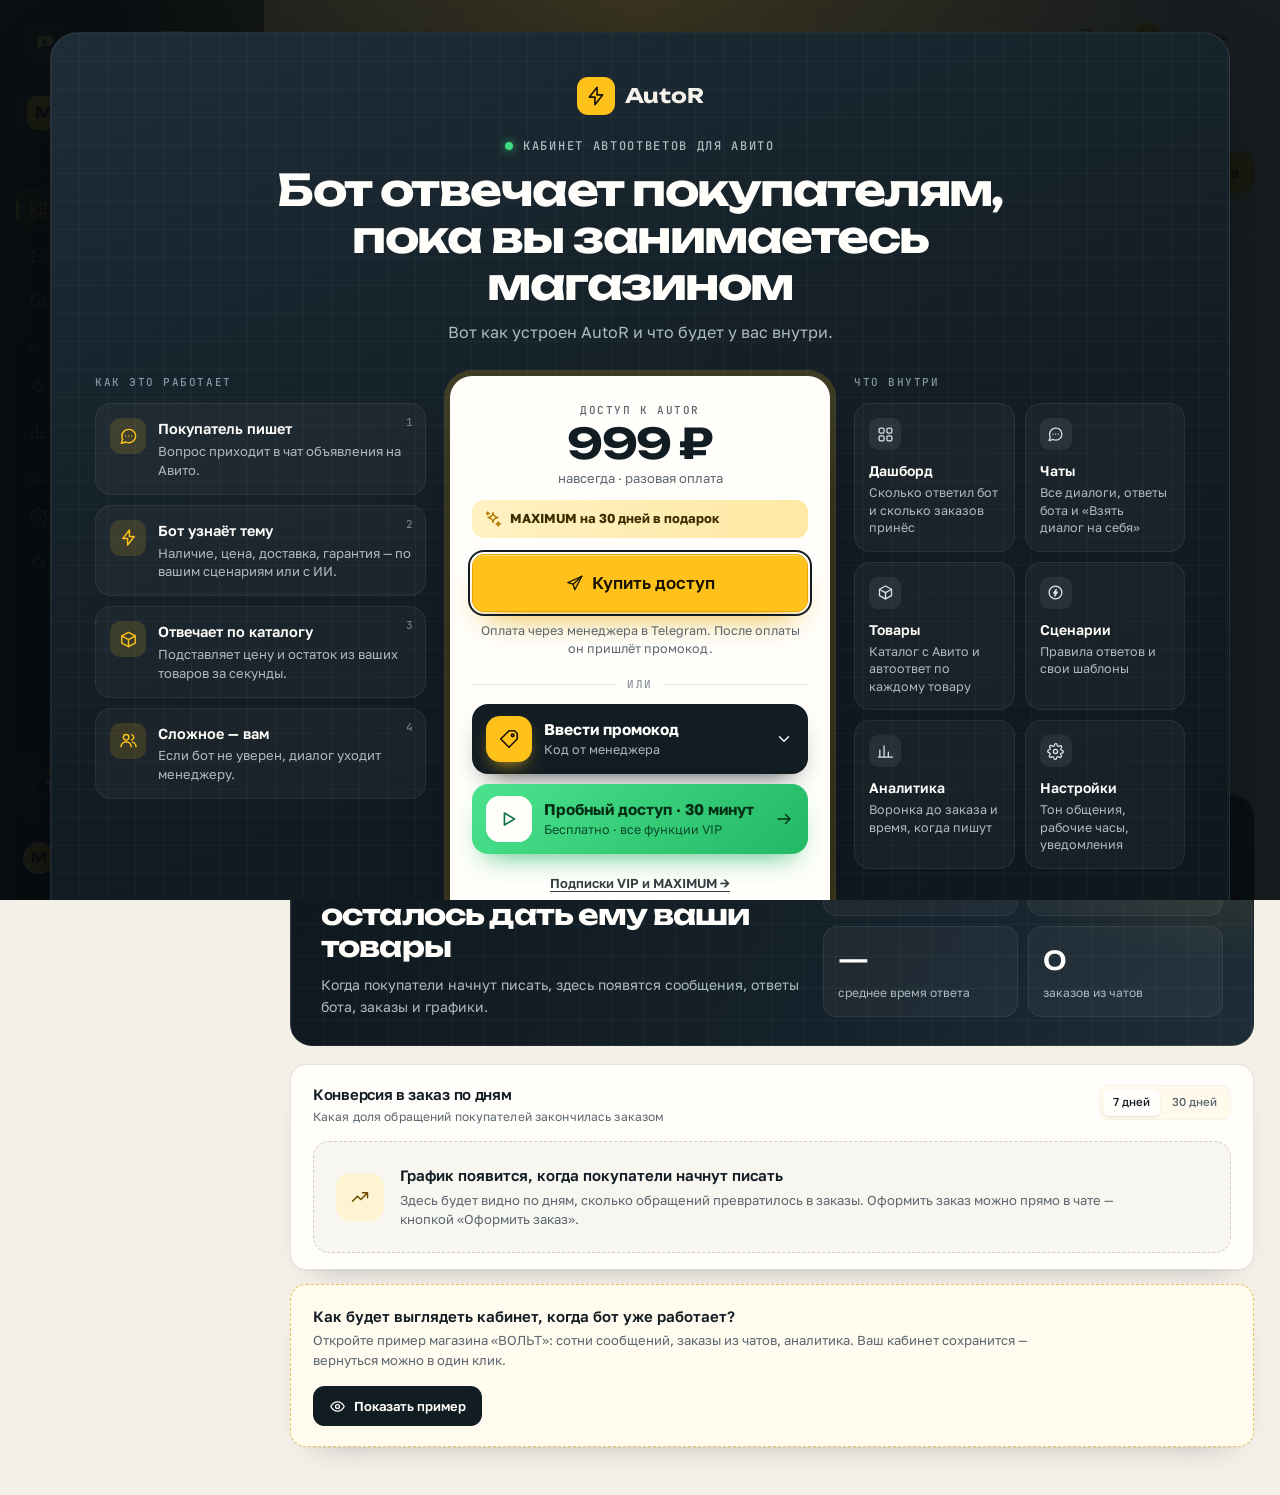
==== index.html @ 3b14887f "Разложил сайт по файлам: index.html — каркас, стили и скрипты в assets/ - assets/css: foundation, co" ====
<!doctype html>
<html lang="ru">
<head>
  <meta charset="utf-8" />
  <meta name="viewport" content="width=device-width, initial-scale=1" />
  <title>AutoR — автоответы для Авито</title>
<!-- Стили и скрипты вынесены в assets/ — index.html остаётся только каркасом страницы. -->
  <meta name="description" content="AutoR — сервис, который отвечает покупателям в чатах Авито за несколько секунд. Дашборд, чаты, товары, сценарии и аналитика." />
  <meta name="theme-color" content="#0E171D" />
  <link rel="icon" href="[data-uri]" type="image/svg+xml" />
  <link rel="stylesheet" href="assets/css/foundation.css" />
  <link rel="stylesheet" href="assets/css/components.css" />
  <link rel="stylesheet" href="assets/css/pages/dashboard.css" />
  <link rel="stylesheet" href="assets/css/pages/chats.css" />
  <link rel="stylesheet" href="assets/css/pages/catalog.css" />
  <link rel="stylesheet" href="assets/css/pages/rules.css" />
  <link rel="stylesheet" href="assets/css/pages/analytics.css" />
  <link rel="stylesheet" href="assets/css/pages/settings.css" />
  <link rel="stylesheet" href="assets/css/responsive.css" />
  <link rel="stylesheet" href="assets/css/theme.css" />
  <link rel="stylesheet" href="assets/css/access.css" />
  <link rel="stylesheet" href="assets/css/cabinet.css" />
  <link rel="stylesheet" href="assets/css/features.css" />
</head>
<body>

<svg xmlns="http://www.w3.org/2000/svg" class="icon-sprite" aria-hidden="true">
  <symbol id="i-grid" viewBox="0 0 24 24"><rect x="3" y="3" width="7" height="7" rx="2"/><rect x="14" y="3" width="7" height="7" rx="2"/><rect x="3" y="14" width="7" height="7" rx="2"/><rect x="14" y="14" width="7" height="7" rx="2"/></symbol>
  <symbol id="i-chat" viewBox="0 0 24 24"><path d="M21 11.5a8.4 8.4 0 0 1-8.5 8.3 9 9 0 0 1-3.8-.8L3 20.5l1.6-5a8 8 0 0 1-.9-3.6A8.4 8.4 0 0 1 12.2 3 8.4 8.4 0 0 1 21 11.5Z"/><path d="M8.5 11.5h.01M12.2 11.5h.01M15.9 11.5h.01"/></symbol>
  <symbol id="i-box" viewBox="0 0 24 24"><path d="m3.5 7.5 8.5-4.6 8.5 4.6v9L12 21l-8.5-4.5v-9Z"/><path d="m3.8 7.7 8.2 4.5 8.2-4.5M12 12.2V21"/></symbol>
  <symbol id="i-bolt" viewBox="0 0 24 24"><path d="M13.2 2.5 4.8 13.2h6.1l-.1 8.3 8.4-10.7h-6.1l.1-8.3Z"/></symbol>
  <symbol id="i-chart" viewBox="0 0 24 24"><path d="M4 20V10M10 20V4M16 20v-7M22 20H2"/></symbol>
  <symbol id="i-settings" viewBox="0 0 24 24"><circle cx="12" cy="12" r="3"/><path d="M19.4 15a1.7 1.7 0 0 0 .34 1.87l.06.06a2 2 0 1 1-2.83 2.83l-.06-.06A1.7 1.7 0 0 0 15 19.4a1.7 1.7 0 0 0-1 .6 1.7 1.7 0 0 0-.4 1.1V21a2 2 0 1 1-4 0v-.09A1.7 1.7 0 0 0 8.6 19.4a1.7 1.7 0 0 0-1.87.34l-.06.06a2 2 0 1 1-2.83-2.83l.06-.06A1.7 1.7 0 0 0 4.6 15a1.7 1.7 0 0 0-.6-1 1.7 1.7 0 0 0-1.1-.4H3a2 2 0 1 1 0-4h.09A1.7 1.7 0 0 0 4.6 8.6a1.7 1.7 0 0 0-.34-1.87l-.06-.06a2 2 0 1 1 2.83-2.83l.06.06A1.7 1.7 0 0 0 9 4.6a1.7 1.7 0 0 0 1-.6 1.7 1.7 0 0 0 .4-1.1V3a2 2 0 1 1 4 0v.09A1.7 1.7 0 0 0 15.4 4.6a1.7 1.7 0 0 0 1.87-.34l.06-.06a2 2 0 1 1 2.83 2.83l-.06.06A1.7 1.7 0 0 0 19.4 9v.01a1.7 1.7 0 0 0 .6 1 1.7 1.7 0 0 0 1.1.4H21a2 2 0 1 1 0 4h-.09a1.7 1.7 0 0 0-1.51.59Z"/></symbol>
  <symbol id="i-search" viewBox="0 0 24 24"><circle cx="11" cy="11" r="7"/><path d="m20 20-3.8-3.8"/></symbol>
  <symbol id="i-bell" viewBox="0 0 24 24"><path d="M18 8a6 6 0 0 0-12 0c0 7-3 7-3 9h18c0-2-3-2-3-9M10 21h4"/></symbol>
  <symbol id="i-plus" viewBox="0 0 24 24"><path d="M12 5v14M5 12h14"/></symbol>
  <symbol id="i-arrow-up-right" viewBox="0 0 24 24"><path d="M7 17 17 7M8 7h9v9"/></symbol>
  <symbol id="i-arrow-right" viewBox="0 0 24 24"><path d="M4 12h16M14 6l6 6-6 6"/></symbol>
  <symbol id="i-arrow-left" viewBox="0 0 24 24"><path d="M20 12H4M10 18l-6-6 6-6"/></symbol>
  <symbol id="i-chevron-down" viewBox="0 0 24 24"><path d="m6 9 6 6 6-6"/></symbol>
  <symbol id="i-chevron-right" viewBox="0 0 24 24"><path d="m9 6 6 6-6 6"/></symbol>
  <symbol id="i-check" viewBox="0 0 24 24"><path d="m4.5 12.5 5 5L20 6.5"/></symbol>
  <symbol id="i-check-circle" viewBox="0 0 24 24"><circle cx="12" cy="12" r="9"/><path d="m8 12.2 2.6 2.6L16.5 9"/></symbol>
  <symbol id="i-clock" viewBox="0 0 24 24"><circle cx="12" cy="12" r="9"/><path d="M12 7v5l3 2"/></symbol>
  <symbol id="i-sparkles" viewBox="0 0 24 24"><path d="M12 3.5c.5 3.8 2.7 6 6.5 6.5-3.8.5-6 2.7-6.5 6.5-.5-3.8-2.7-6-6.5-6.5 3.8-.5 6-2.7 6.5-6.5Z"/><path d="M19 15.5c.2 1.8 1.2 2.8 3 3-1.8.2-2.8 1.2-3 3-.2-1.8-1.2-2.8-3-3 1.8-.2 2.8-1.2 3-3ZM5 2.5c.15 1.2.8 1.85 2 2-1.2.15-1.85.8-2 2-.15-1.2-.8-1.85-2-2 1.2-.15 1.85-.8 2-2Z"/></symbol>
  <symbol id="i-send" viewBox="0 0 24 24"><path d="m21 3-9.2 18-2.2-7.4L2.5 11.5 21 3Z"/><path d="M21 3 9.6 13.6"/></symbol>
  <symbol id="i-paperclip" viewBox="0 0 24 24"><path d="m21 11.5-8.6 8.6a6 6 0 0 1-8.5-8.5l9.2-9.2a4 4 0 0 1 5.7 5.7l-9.2 9.2a2 2 0 0 1-2.8-2.8l8.1-8.1"/></symbol>
  <symbol id="i-smile" viewBox="0 0 24 24"><circle cx="12" cy="12" r="9"/><path d="M8.5 14.5s1.2 2 3.5 2 3.5-2 3.5-2M9 9h.01M15 9h.01"/></symbol>
  <symbol id="i-more" viewBox="0 0 24 24"><circle cx="5" cy="12" r="1"/><circle cx="12" cy="12" r="1"/><circle cx="19" cy="12" r="1"/></symbol>
  <symbol id="i-close" viewBox="0 0 24 24"><path d="m6 6 12 12M18 6 6 18"/></symbol>
  <symbol id="i-menu" viewBox="0 0 24 24"><path d="M4 7h16M4 12h16M4 17h16"/></symbol>
  <symbol id="i-pause" viewBox="0 0 24 24"><rect x="7" y="5" width="3.5" height="14" rx="1"/><rect x="13.5" y="5" width="3.5" height="14" rx="1"/></symbol>
  <symbol id="i-play" viewBox="0 0 24 24"><path d="M7 5.5v13l11-6.5-11-6.5Z"/></symbol>
  <symbol id="i-filter" viewBox="0 0 24 24"><path d="M3 5h18l-7 8v6l-4 2v-8L3 5Z"/></symbol>
  <symbol id="i-download" viewBox="0 0 24 24"><path d="M12 3v12M7 10l5 5 5-5M4 20h16"/></symbol>
  <symbol id="i-refresh" viewBox="0 0 24 24"><path d="M20 11a8 8 0 1 0-2.4 6.4M20 4v7h-7"/></symbol>
  <symbol id="i-trash" viewBox="0 0 24 24"><path d="M4 7h16M9 7V4h6v3M6 7l1 13h10l1-13M10 11v5M14 11v5"/></symbol>
  <symbol id="i-external" viewBox="0 0 24 24"><path d="M14 4h6v6M20 4l-9 9M20 14v5a1 1 0 0 1-1 1H5a1 1 0 0 1-1-1V5a1 1 0 0 1 1-1h5"/></symbol>
  <symbol id="i-user" viewBox="0 0 24 24"><circle cx="12" cy="8" r="4"/><path d="M4.5 21a7.5 7.5 0 0 1 15 0"/></symbol>
  <symbol id="i-users" viewBox="0 0 24 24"><circle cx="9" cy="8" r="3.5"/><path d="M2.5 20a6.5 6.5 0 0 1 13 0M16 4.6a3.5 3.5 0 0 1 0 6.8M17 14a6.5 6.5 0 0 1 4.5 6"/></symbol>
  <symbol id="i-link" viewBox="0 0 24 24"><path d="M10 13.5a4.3 4.3 0 0 0 6.2.2l3-3a4.4 4.4 0 0 0-6.2-6.2l-1.5 1.5"/><path d="M14 10.5a4.3 4.3 0 0 0-6.2-.2l-3 3a4.4 4.4 0 0 0 6.2 6.2l1.5-1.5"/></symbol>
  <symbol id="i-image" viewBox="0 0 24 24"><rect x="3" y="4" width="18" height="16" rx="2"/><circle cx="8.5" cy="9.5" r="1.5"/><path d="m21 16-4.5-4.5L7 21"/></symbol>
  <symbol id="i-wand" viewBox="0 0 24 24"><path d="M15 4V2M15 10V8M11 6H9M21 6h-2M4 20 17.5 6.5M18 13v2M20 15h-2M11 3v2M13 5h-2"/></symbol>
  <symbol id="i-lock" viewBox="0 0 24 24"><rect x="4" y="10" width="16" height="11" rx="2"/><path d="M8 10V7a4 4 0 0 1 8 0v3"/></symbol>
  <symbol id="i-info" viewBox="0 0 24 24"><circle cx="12" cy="12" r="9"/><path d="M12 11v5M12 8h.01"/></symbol>
  <symbol id="i-trend-up" viewBox="0 0 24 24"><path d="m3 17 6-6 4 4 8-8M15 7h6v6"/></symbol>
  <symbol id="i-trend-down" viewBox="0 0 24 24"><path d="m3 7 6 6 4-4 8 8M15 17h6v-6"/></symbol>
  <symbol id="i-shield" viewBox="0 0 24 24"><path d="M12 3 4.5 6v6c0 4.5 3.2 7.6 7.5 9 4.3-1.4 7.5-4.5 7.5-9V6L12 3Z"/><path d="m8.5 12 2.4 2.4 4.8-4.8"/></symbol>
  <symbol id="i-truck" viewBox="0 0 24 24"><path d="M2 6h11v11H2zM13 10h4l3 3v4h-7"/><circle cx="6.5" cy="18.5" r="2"/><circle cx="17.5" cy="18.5" r="2"/></symbol>
  <symbol id="i-tag" viewBox="0 0 24 24"><path d="m3 12 9-9h6l3 3v6l-9 9-9-9Z"/><circle cx="16" cy="8" r="1.4"/></symbol>
  <symbol id="i-card" viewBox="0 0 24 24"><rect x="2.5" y="5" width="19" height="14" rx="2"/><path d="M2.5 10h19M6.5 15h3"/></symbol>
  <symbol id="i-eye" viewBox="0 0 24 24"><path d="M2.5 12s3.5-6.5 9.5-6.5S21.5 12 21.5 12s-3.5 6.5-9.5 6.5S2.5 12 2.5 12Z"/><circle cx="12" cy="12" r="2.8"/></symbol>
  <symbol id="i-edit" viewBox="0 0 24 24"><path d="M13.5 5.5 18.5 10.5M4 20l3.8-.8L20 7a2.1 2.1 0 0 0-3-3L4.8 16.2 4 20Z"/></symbol>
  <symbol id="i-sync" viewBox="0 0 24 24"><path d="M4 9a8 8 0 0 1 13.6-3M20 15A8 8 0 0 1 6.4 18M20 4v5h-5M4 20v-5h5"/></symbol>
  <symbol id="i-star" viewBox="0 0 24 24"><path d="m12 3 2.8 5.7 6.2.9-4.5 4.4 1.1 6.2L12 17.3l-5.6 2.9 1.1-6.2L3 9.6l6.2-.9L12 3Z"/></symbol>
  <symbol id="i-calendar" viewBox="0 0 24 24"><rect x="3.5" y="5" width="17" height="16" rx="2"/><path d="M8 3v4M16 3v4M3.5 10h17"/></symbol>
  <symbol id="i-log-out" viewBox="0 0 24 24"><path d="M9 4H5a1 1 0 0 0-1 1v14a1 1 0 0 0 1 1h4M16 8l4 4-4 4M20 12H9"/></symbol>
  <symbol id="i-help" viewBox="0 0 24 24"><circle cx="12" cy="12" r="9"/><path d="M9.5 9a2.5 2.5 0 1 1 4.4 1.6c-.9.7-1.9 1.2-1.9 2.4M12 17h.01"/></symbol>
  <symbol id="i-sliders" viewBox="0 0 24 24"><path d="M4 7h8M16 7h4M4 17h4M12 17h8"/><circle cx="14" cy="7" r="2"/><circle cx="8" cy="17" r="2"/></symbol>
  <symbol id="i-pin" viewBox="0 0 24 24"><path d="M12 21s7-6.2 7-11a7 7 0 1 0-14 0c0 4.8 7 11 7 11Z"/><circle cx="12" cy="10" r="2.5"/></symbol>
  <symbol id="i-zap-circle" viewBox="0 0 24 24"><circle cx="12" cy="12" r="9"/><path d="M13 7.5 9.5 13H12l-1 4 3.5-5.5H12l1-4Z"/></symbol>
  <symbol id="i-inbox" viewBox="0 0 24 24"><path d="M4 4h16v16H4z"/><path d="M4 14h4l1.5 2h5L16 14h4"/></symbol>
</svg>

<div class="app-shell">
  <aside class="sidebar" id="sidebar" aria-label="Основная навигация">
    <div class="sidebar-glow" aria-hidden="true"></div>
    <div class="sidebar-top">
      <a class="brand" href="#/dashboard" aria-label="AutoR — на главную">
        <span class="brand-mark" aria-hidden="true">
          <svg viewBox="0 0 24 24" fill="none"><path d="M7 5.5h10a4.5 4.5 0 0 1 0 9H11l-4 4v-13Z" fill="url(#brandGrad)"/><path d="m13.2 7.6-2.5 4h3l-2 4.4 4.8-5.6h-3.2l2-2.8h-2.1Z" fill="#0e171d"/><defs><linearGradient id="brandGrad" x1="5" y1="4" x2="20" y2="19" gradientUnits="userSpaceOnUse"><stop stop-color="#ffc21a"/><stop offset="1" stop-color="#ffe08a"/></linearGradient></defs></svg>
        </span>
        <span class="brand-word">AutoR <span class="brand-beta">beta</span></span>
      </a>
      <button class="mobile-close" id="mobile-close" aria-label="Закрыть меню"><svg class="icon"><use href="#i-close"/></svg></button>
    </div>

    <button class="workspace" id="workspace-btn" type="button">
      <span class="workspace-logo">V</span>
      <span class="workspace-text"><strong>ВОЛЬТ</strong><span>Магазин электроники</span></span>
      <svg class="icon workspace-chevron"><use href="#i-chevron-down"/></svg>
    </button>

    <nav class="side-nav">
      <p class="nav-label">Главное</p>
      <a class="nav-item" href="#/dashboard" data-nav="dashboard"><svg class="icon"><use href="#i-grid"/></svg><span>Дашборд</span></a>
      <a class="nav-item" href="#/chats" data-nav="chats"><svg class="icon"><use href="#i-chat"/></svg><span>Чаты</span><span class="nav-count" id="nav-chat-count">4</span></a>
      <a class="nav-item" href="#/catalog" data-nav="catalog"><svg class="icon"><use href="#i-box"/></svg><span>Товары</span></a>

      <p class="nav-label">Автоматизация</p>
      <a class="nav-item" href="#/rules" data-nav="rules"><svg class="icon"><use href="#i-bolt"/></svg><span>Сценарии</span><span class="nav-count soft" id="nav-rules-count">7</span></a>
      <a class="nav-item" href="#/analytics" data-nav="analytics"><svg class="icon"><use href="#i-chart"/></svg><span>Аналитика</span></a>

      <p class="nav-label">Аккаунт</p>
      <a class="nav-item" href="#/settings" data-nav="settings"><svg class="icon"><use href="#i-settings"/></svg><span>Настройки</span></a>
    </nav>

    <div class="sidebar-bottom">
      <div class="side-demo">
        <div class="side-demo-head"><span class="demo-dot"></span> Пробный доступ</div>
        <p>Отвечайте за покупателя и смотрите, как работает бот.</p>
        <button class="side-demo-link" type="button" data-open-help>Как это работает <svg class="icon"><use href="#i-arrow-right"/></svg></button>
      </div>
      <button class="side-profile" id="profile-btn" type="button">
        <span class="avatar avatar-sm"><img src="[data-uri]" alt="" /></span>
        <span class="side-profile-text"><strong>Марина Соколова</strong><span>Владелец · Pro</span></span>
        <svg class="icon"><use href="#i-chevron-down"/></svg>
      </button>
    </div>
  </aside>

  <div class="app-main">
    <header class="topbar">
      <div class="topbar-left">
        <button class="icon-btn mobile-menu" id="mobile-menu" aria-label="Открыть меню"><svg class="icon"><use href="#i-menu"/></svg></button>
        <div class="breadcrumb">
          <span class="breadcrumb-root">ВОЛЬТ</span>
          <svg class="icon"><use href="#i-chevron-right"/></svg>
          <span class="breadcrumb-current" id="topbar-title">Дашборд</span>
        </div>
      </div>
      <div class="topbar-actions">
        <span class="demo-pill"><span class="demo-dot"></span> Пробный</span>
        <button class="search-trigger" id="search-trigger" type="button">
          <svg class="icon"><use href="#i-search"/></svg>
          <span>Поиск по кабинету</span>
          <kbd>⌘ K</kbd>
        </button>
        <div class="popover-wrap">
          <button class="icon-btn notification-btn" id="bell-btn" aria-label="Уведомления" aria-expanded="false">
            <svg class="icon"><use href="#i-bell"/></svg>
            <span class="notification-dot" id="notification-dot"></span>
          </button>
          <div class="popover notifications-popover" id="notifications-popover" hidden></div>
        </div>
        <span class="topbar-divider"></span>
        <div class="popover-wrap">
          <button class="topbar-user" id="user-btn" type="button" aria-expanded="false">
            <span class="avatar avatar-sm"><img src="[data-uri]" alt="Марина Соколова" /></span>
            <span class="topbar-user-name">Марина</span>
            <svg class="icon topbar-chevron"><use href="#i-chevron-down"/></svg>
          </button>
          <div class="popover user-popover" id="user-popover" hidden></div>
        </div>
      </div>
    </header>
    <main class="content" id="view" tabindex="-1"></main>
  </div>
</div>

<div class="sidebar-scrim" id="sidebar-scrim"></div>
<div class="modal-root" id="modal-root"></div>
<div class="toast-stack" id="toast-stack" aria-live="polite" aria-atomic="false"></div>
<script src="assets/js/seed.js"></script>
<script src="assets/js/charts.js"></script>
<script src="assets/js/app.js"></script>
<script src="assets/js/billing.js"></script>
<script src="assets/js/cabinet.js"></script>
<script src="assets/js/features.js"></script>
</body>
</html>
---- assets/css/components.css ----
/* ==========================================================================
   AutoR — reusable components
   ========================================================================== */

/* Page header --------------------------------------------------------- */
.page-head {
  display: flex;
  align-items: flex-end;
  justify-content: space-between;
  gap: 24px;
  margin-bottom: 24px;
}
.page-head-copy {
  min-width: 0;
}
.eyebrow {
  display: inline-flex;
  align-items: center;
  gap: 8px;
  margin-bottom: 8px;
  font-size: 11px;
  font-weight: 600;
  letter-spacing: 0.11em;
  text-transform: uppercase;
  color: var(--muted);
}
.eyebrow .demo-dot {
  background: var(--green);
  box-shadow: 0 0 0 3px rgba(18, 183, 106, 0.1);
}
.page-title {
  font-size: 28px;
  font-weight: 600;
  letter-spacing: -0.035em;
}
.page-sub {
  margin-top: 6px;
  font-size: 13.5px;
  color: var(--muted);
}
.page-actions {
  display: flex;
  align-items: center;
  gap: 9px;
  flex: none;
}

/* Buttons ------------------------------------------------------------- */
.btn {
  display: inline-flex;
  align-items: center;
  justify-content: center;
  gap: 8px;
  height: 40px;
  padding: 0 15px;
  border-radius: 10px;
  border: 1px solid transparent;
  font-size: 13px;
  font-weight: 600;
  line-height: 1;
  white-space: nowrap;
  transition: transform 0.16s var(--ease), background 0.16s, border-color 0.16s, box-shadow 0.16s, color 0.16s;
}
.btn .icon {
  width: 17px;
  height: 17px;
}
.btn:active {
  transform: translateY(1px);
}
.btn:disabled {
  opacity: 0.55;
  cursor: not-allowed;
  transform: none;
}

.btn-primary {
  color: #fffefb;
  background: linear-gradient(180deg, #1e2a33, var(--blue));
  border-color: #0b1217;
  box-shadow: 0 1px 0 rgba(255, 255, 255, 0.18) inset, 0 6px 16px -8px rgba(18, 28, 35, 0.8);
}
.btn-primary:hover {
  background: linear-gradient(180deg, #26343e, #16222b);
  box-shadow: 0 1px 0 rgba(255, 255, 255, 0.2) inset, 0 10px 22px -10px rgba(18, 28, 35, 0.85);
}

.btn-dark {
  color: #fffefb;
  background: var(--ink);
  border-color: var(--ink);
}
.btn-dark:hover {
  background: #26343e;
}

.btn-lime {
  color: #121c23;
  background: var(--lime);
  border-color: #ecc354;
  box-shadow: 0 8px 20px -12px rgba(255, 194, 26, 0.9);
}
.btn-lime:hover {
  background: #fadc8a;
}

.btn-white {
  color: var(--ink-soft);
  background: var(--surface);
  border-color: var(--line);
  box-shadow: 0 1px 2px rgba(18, 28, 35, 0.03);
}
.btn-white:hover {
  border-color: #dcd9d4;
  background: #fffefc;
  box-shadow: 0 4px 12px rgba(18, 28, 35, 0.06);
}

.btn-soft {
  color: var(--blue-dark);
  background: #fffbed;
  border-color: #fff7de;
}
.btn-soft:hover {
  background: #fff8e4;
}

.btn-ghost {
  color: var(--muted);
  background: transparent;
  border-color: transparent;
}
.btn-ghost:hover {
  color: var(--ink);
  background: rgba(18, 28, 35, 0.045);
}

.btn-danger {
  color: #b42318;
  background: var(--red-soft);
  border-color: #fee4e2;
}
.btn-danger:hover {
  background: #fee4e2;
}

.btn-sm {
  height: 34px;
  padding: 0 12px;
  border-radius: 9px;
  font-size: 12px;
}
.btn-sm .icon {
  width: 15px;
  height: 15px;
}
.btn-xs {
  height: 28px;
  padding: 0 9px;
  border-radius: 8px;
  font-size: 11.5px;
  gap: 6px;
}
.btn-xs .icon {
  width: 13px;
  height: 13px;
}
.btn-lg {
  height: 46px;
  padding: 0 19px;
  border-radius: 12px;
  font-size: 14px;
}
.btn-block {
  width: 100%;
}

.icon-btn-sm {
  display: inline-grid;
  place-items: center;
  width: 30px;
  height: 30px;
  border-radius: 8px;
  color: var(--muted);
  transition: background 0.16s, color 0.16s;
}
.icon-btn-sm:hover {
  background: rgba(18, 28, 35, 0.05);
  color: var(--ink);
}
.icon-btn-sm .icon {
  width: 17px;
  height: 17px;
}

/* Cards --------------------------------------------------------------- */
.card {
  background: var(--surface);
  border: 1px solid var(--line);
  border-radius: var(--radius-lg);
  box-shadow: var(--shadow-card);
}
.card-pad {
  padding: 22px;
}
.card-head {
  display: flex;
  align-items: flex-start;
  justify-content: space-between;
  gap: 16px;
}
.card-title {
  font-size: 15px;
  font-weight: 600;
  letter-spacing: -0.02em;
  color: var(--ink);
}
.card-sub {
  margin-top: 4px;
  font-size: 12px;
  color: var(--muted);
  line-height: 1.45;
}
.card-more {
  display: inline-flex;
  align-items: center;
  gap: 4px;
  font-size: 11.5px;
  font-weight: 500;
  color: var(--muted);
  white-space: nowrap;
  transition: color 0.16s;
}
.card-more .icon {
  width: 13px;
  height: 13px;
}
.card-more:hover {
  color: var(--blue);
}

/* Badges & chips ------------------------------------------------------ */
.badge {
  display: inline-flex;
  align-items: center;
  gap: 5px;
  height: 23px;
  padding: 0 8px;
  border-radius: 7px;
  font-size: 10.5px;
  font-weight: 600;
  letter-spacing: 0.01em;
  white-space: nowrap;
}
.badge .icon {
  width: 12px;
  height: 12px;
}
.badge-green { color: var(--green-deep); background: var(--green-soft); }
.badge-blue { color: var(--blue-dark); background: #fffbef; }
.badge-amber { color: #b54708; background: var(--amber-soft); }
.badge-red { color: #b42318; background: var(--red-soft); }
.badge-violet { color: #5b3fd6; background: var(--violet-soft); }
.badge-gray { color: var(--ink-soft); background: #f7f6f2; }
.badge-lime { color: #4d3b0b; background: #f9f0d8; }
.badge-dark { color: #fff8e1; background: rgba(255, 255, 255, 0.1); }
.badge-dot::before {
  content: "";
  width: 5px;
  height: 5px;
  border-radius: 50%;
  background: currentColor;
}

.chip {
  display: inline-flex;
  align-items: center;
  gap: 5px;
  height: 24px;
  padding: 0 8px;
  border-radius: 7px;
  background: #faf8f5;
  border: 1px solid #f5f2ec;
  color: var(--muted);
  font-size: 10.5px;
  font-weight: 500;
  white-space: nowrap;
}
.chip .icon {
  width: 12px;
  height: 12px;
}

.tag-row {
  display: flex;
  flex-wrap: wrap;
  gap: 6px;
}

.delta {
  display: inline-flex;
  align-items: center;
  gap: 3px;
  font-size: 10.5px;
  font-weight: 600;
  color: var(--green-deep);
  background: var(--green-soft);
  border-radius: 6px;
  padding: 3px 6px;
  white-space: nowrap;
}
.delta .icon {
  width: 11px;
  height: 11px;
}
.delta.down {
  color: var(--green-deep);
}
.delta.neutral {
  color: var(--muted);
  background: #f7f6f2;
}
.delta.amber {
  color: #b54708;
  background: var(--amber-soft);
}

/* Avatars ------------------------------------------------------------- */
.avatar {
  position: relative;
  display: inline-flex;
  align-items: center;
  justify-content: center;
  width: 38px;
  height: 38px;
  border-radius: 50%;
  overflow: hidden;
  flex: none;
  background: #f6f4ef;
  color: var(--ink-soft);
  font-size: 12px;
  font-weight: 600;
  letter-spacing: 0.02em;
  border: 1px solid rgba(18, 28, 35, 0.06);
}
.avatar img {
  width: 100%;
  height: 100%;
  object-fit: cover;
}
.avatar-sm { width: 32px; height: 32px; font-size: 11px; }
.avatar-md { width: 42px; height: 42px; }
.avatar-lg { width: 52px; height: 52px; font-size: 15px; }
.avatar-xl { width: 64px; height: 64px; font-size: 18px; }
.avatar-ring {
  box-shadow: 0 0 0 2px var(--surface), 0 0 0 3.5px #f1eee6;
}
.avatar-online::after {
  content: "";
  position: absolute;
  right: 1px;
  bottom: 1px;
  width: 9px;
  height: 9px;
  border-radius: 50%;
  background: var(--green);
  border: 2px solid var(--surface);
}
.avatar-group {
  display: flex;
  align-items: center;
}
.avatar-group .avatar {
  margin-left: -8px;
  border: 2px solid var(--surface);
}
.avatar-group .avatar:first-child {
  margin-left: 0;
}

/* Tabs / segmented ---------------------------------------------------- */
.segmented {
  display: inline-flex;
  align-items: center;
  gap: 2px;
  padding: 3px;
  border-radius: 9px;
  background: #fffaeb;
  border: 1px solid #f5f3ed;
}
.segmented button {
  height: 27px;
  padding: 0 10px;
  border-radius: 6px;
  font-size: 11.5px;
  font-weight: 500;
  color: var(--muted);
  transition: background 0.16s, color 0.16s, box-shadow 0.16s;
}
.segmented button:hover {
  color: var(--ink-soft);
}
.segmented button.active {
  background: var(--surface);
  color: var(--ink);
  box-shadow: 0 1px 3px rgba(18, 28, 35, 0.1);
}

.tab-row {
  display: flex;
  align-items: center;
  gap: 4px;
  border-bottom: 1px solid var(--line);
}
.tab-row button {
  position: relative;
  height: 40px;
  padding: 0 12px;
  font-size: 12.5px;
  font-weight: 500;
  color: var(--muted);
  white-space: nowrap;
}
.tab-row button::after {
  content: "";
  position: absolute;
  left: 10px;
  right: 10px;
  bottom: -1px;
  height: 2px;
  border-radius: 2px 2px 0 0;
  background: transparent;
  transition: background 0.16s;
}
.tab-row button.active {
  color: var(--ink);
}
.tab-row button.active::after {
  background: var(--blue);
}
.tab-row button:hover {
  color: var(--ink);
}

/* Switch -------------------------------------------------------------- */
.switch {
  position: relative;
  display: inline-flex;
  align-items: center;
  flex: none;
  width: 38px;
  height: 22px;
  cursor: pointer;
}
.switch input {
  position: absolute;
  inset: 0;
  width: 100%;
  height: 100%;
  margin: 0;
  opacity: 0;
  cursor: pointer;
}
.switch-track,
.switch > span:not(.sr-only) {
  position: absolute;
  inset: 0;
  border-radius: 99px;
  background: #e0ddd9;
  transition: background 0.2s;
  pointer-events: none;
}
.switch-track::after,
.switch > span:not(.sr-only)::after {
  content: "";
  position: absolute;
  top: 3px;
  left: 3px;
  width: 16px;
  height: 16px;
  border-radius: 50%;
  background: #fffefb;
  box-shadow: 0 1px 2px rgba(18, 28, 35, 0.22);
  transition: transform 0.2s var(--ease);
}
.switch input:checked + .switch-track,
.switch input:checked + span {
  background: var(--blue);
}
.switch input:checked + .switch-track::after,
.switch input:checked + span::after {
  transform: translateX(16px);
}
.switch input:focus-visible + .switch-track,
.switch input:focus-visible + span {
  outline: 2px solid var(--blue);
  outline-offset: 2px;
}
.switch input:disabled {
  cursor: not-allowed;
}
.switch input:disabled + .switch-track,
.switch input:disabled + span {
  opacity: 0.5;
}
.switch.switch-sm {
  width: 32px;
  height: 19px;
}
.switch.switch-sm .switch-track::after,
.switch.switch-sm > span:not(.sr-only)::after {
  top: 2.5px;
  left: 2.5px;
  width: 14px;
  height: 14px;
}
.switch.switch-sm input:checked + .switch-track::after,
.switch.switch-sm input:checked + span::after {
  transform: translateX(13px);
}

/* Forms --------------------------------------------------------------- */
.field {
  display: flex;
  flex-direction: column;
  gap: 6px;
}
.field + .field {
  margin-top: 15px;
}
.field-row {
  display: grid;
  grid-template-columns: repeat(2, minmax(0, 1fr));
  gap: 14px;
}
.field-label {
  display: flex;
  align-items: center;
  justify-content: space-between;
  gap: 10px;
  font-size: 12px;
  font-weight: 500;
  color: var(--ink-soft);
}
.field-label small {
  font-size: 11px;
  font-weight: 400;
  color: var(--muted-light);
}
.field-hint {
  font-size: 11px;
  color: var(--muted-light);
  line-height: 1.45;
}
.input,
.textarea,
.select {
  width: 100%;
  min-height: 40px;
  padding: 9px 12px;
  border-radius: 9px;
  border: 1px solid var(--line-strong);
  background: #fffefc;
  color: var(--ink);
  font-size: 12.5px;
  transition: border-color 0.16s, box-shadow 0.16s, background 0.16s;
}
.input::placeholder,
.textarea::placeholder {
  color: #bcb7ad;
}
.input:hover,
.textarea:hover,
.select:hover {
  border-color: #d8d5d0;
}
.input:focus,
.textarea:focus,
.select:focus {
  outline: none;
  border-color: #567287;
  background: #fffefb;
  box-shadow: 0 0 0 3px rgba(255, 194, 26, 0.18);
}
.textarea {
  min-height: 96px;
  resize: vertical;
  line-height: 1.55;
}
.select {
  appearance: none;
  background-image: url("data:image/svg+xml,%3Csvg xmlns='http://www.w3.org/2000/svg' width='16' height='16' viewBox='0 0 24 24' fill='none' stroke='%23667085' stroke-width='2' stroke-linecap='round' stroke-linejoin='round'%3E%3Cpath d='m6 9 6 6 6-6'/%3E%3C/svg%3E");
  background-repeat: no-repeat;
  background-position: right 10px center;
  padding-right: 32px;
  cursor: pointer;
}
.input-icon-wrap {
  position: relative;
}
.input-icon-wrap .icon {
  position: absolute;
  left: 11px;
  top: 50%;
  width: 16px;
  height: 16px;
  transform: translateY(-50%);
  color: var(--muted-light);
  pointer-events: none;
}
.input-icon-wrap .input {
  padding-left: 34px;
}
.form-hint {
  padding: 11px 12px;
  border-radius: 9px;
  background: var(--surface-soft);
  border: 1px solid var(--line);
  color: var(--muted);
  font-size: 11.5px;
  line-height: 1.5;
  display: flex;
  gap: 8px;
}
.form-hint .icon {
  width: 15px;
  height: 15px;
  margin-top: 1px;
  color: var(--blue);
  flex: none;
}

/* Segmented radio cards */
.choice-grid {
  display: grid;
  grid-template-columns: repeat(3, minmax(0, 1fr));
  gap: 10px;
}
.choice-card {
  position: relative;
  display: flex;
  flex-direction: column;
  gap: 5px;
  padding: 13px;
  border: 1px solid var(--line-strong);
  border-radius: 11px;
  background: #fffefc;
  cursor: pointer;
  transition: border-color 0.16s, background 0.16s, box-shadow 0.16s;
}
.choice-card:hover {
  border-color: #d3d0c9;
}
.choice-card input {
  position: absolute;
  opacity: 0;
  pointer-events: none;
}
.choice-card strong {
  font-size: 12.5px;
  font-weight: 600;
}
.choice-card span {
  font-size: 11px;
  color: var(--muted);
  line-height: 1.4;
}
.choice-card .choice-check {
  position: absolute;
  top: 10px;
  right: 10px;
  width: 17px;
  height: 17px;
  border-radius: 50%;
  border: 1.5px solid #e2e0dc;
  color: transparent;
  display: grid;
  place-items: center;
  transition: all 0.16s;
}
.choice-card .choice-check .icon {
  width: 11px;
  height: 11px;
}
.choice-card input:checked ~ .choice-check {
  border-color: var(--blue);
  background: var(--blue);
  color: #fffefb;
}
.choice-card:has(input:checked) {
  border-color: #4f697b;
  background: #fffcf5;
  box-shadow: 0 0 0 3px rgba(255, 194, 26, 0.126);
}

/* Slider */
.range {
  -webkit-appearance: none;
  appearance: none;
  width: 100%;
  height: 5px;
  border-radius: 99px;
  background: linear-gradient(90deg, var(--blue) 0 var(--range-p, 40%), #f2efe7 var(--range-p, 40%) 100%);
  outline: none;
  cursor: pointer;
}
.range::-webkit-slider-thumb {
  -webkit-appearance: none;
  width: 16px;
  height: 16px;
  border-radius: 50%;
  background: #fffefb;
  border: 2px solid var(--blue);
  box-shadow: 0 1px 3px rgba(18, 28, 35, 0.18);
  cursor: grab;
}
.range::-moz-range-thumb {
  width: 14px;
  height: 14px;
  border-radius: 50%;
  background: #fffefb;
  border: 2px solid var(--blue);
  box-shadow: 0 1px 3px rgba(18, 28, 35, 0.18);
  cursor: grab;
}
.range:active::-webkit-slider-thumb {
  cursor: grabbing;
}
.range-row {
  display: flex;
  align-items: center;
  gap: 14px;
}
.range-value {
  min-width: 58px;
  text-align: right;
  font-size: 12px;
  font-weight: 600;
  font-variant-numeric: tabular-nums;
  color: var(--ink);
}

/* Popovers ------------------------------------------------------------ */
.popover-wrap {
  position: relative;
}
.popover {
  position: absolute;
  top: calc(100% + 9px);
  right: 0;
  z-index: 80;
  width: 340px;
  background: var(--surface);
  border: 1px solid var(--line);
  border-radius: 14px;
  box-shadow: 0 22px 50px -18px rgba(18, 28, 35, 0.3);
  animation: pop-in 0.18s var(--ease) both;
  overflow: hidden;
}
@keyframes pop-in {
  from { opacity: 0; transform: translateY(-4px) scale(0.985); }
  to { opacity: 1; transform: translateY(0) scale(1); }
}
.popover-head {
  display: flex;
  align-items: center;
  justify-content: space-between;
  padding: 13px 15px;
  border-bottom: 1px solid var(--line);
}
.popover-head strong {
  font-size: 12.5px;
  font-weight: 600;
}
.popover-head button {
  font-size: 11px;
  font-weight: 500;
  color: var(--blue);
}
.notification-item {
  display: flex;
  gap: 10px;
  padding: 12px 15px;
  border-bottom: 1px solid #f8f7f3;
  transition: background 0.15s;
}
.notification-item:last-child {
  border-bottom: 0;
}
.notification-item:hover {
  background: var(--surface-soft);
}
.notification-icon {
  display: grid;
  place-items: center;
  width: 30px;
  height: 30px;
  border-radius: 9px;
  background: #fffbef;
  color: var(--blue);
  flex: none;
}
.notification-icon .icon {
  width: 15px;
  height: 15px;
}
.notification-icon.green {
  background: var(--green-soft);
  color: var(--green-deep);
}
.notification-icon.amber {
  background: var(--amber-soft);
  color: #b54708;
}
.notification-item p {
  font-size: 11.5px;
  line-height: 1.45;
  color: var(--ink-soft);
}
.notification-item p strong {
  color: var(--ink);
}
.notification-item time {
  display: block;
  margin-top: 3px;
  font-size: 10px;
  color: var(--muted-light);
}
.user-popover {
  width: 224px;
  padding: 6px;
}
.user-popover-top {
  display: flex;
  gap: 9px;
  align-items: center;
  padding: 9px 9px 11px;
  border-bottom: 1px solid var(--line);
  margin-bottom: 5px;
}
.user-popover-top strong {
  display: block;
  font-size: 12px;
  font-weight: 600;
}
.user-popover-top span {
  font-size: 10.5px;
  color: var(--muted);
}
.popover-menu-item {
  display: flex;
  align-items: center;
  gap: 9px;
  width: 100%;
  padding: 8px 9px;
  border-radius: 8px;
  font-size: 12px;
  color: var(--ink-soft);
  text-align: left;
  transition: background 0.15s;
}
.popover-menu-item:hover {
  background: var(--surface-soft);
}
.popover-menu-item .icon {
  width: 15px;
  height: 15px;
  color: var(--muted);
}
.popover-menu-item.danger {
  color: #b42318;
}
.popover-menu-item.danger .icon {
  color: #d92d20;
}
.popover-menu-item .shortcut {
  margin-left: auto;
  font-size: 10px;
  color: var(--muted-light);
}

/* Toasts -------------------------------------------------------------- */
.toast-stack {
  position: fixed;
  right: 24px;
  bottom: 24px;
  z-index: 200;
  display: flex;
  flex-direction: column;
  gap: 9px;
  width: min(360px, calc(100vw - 32px));
  pointer-events: none;
}
.toast {
  display: flex;
  align-items: flex-start;
  gap: 10px;
  padding: 12px 13px;
  border-radius: 12px;
  background: #0c1113;
  color: #fff8e1;
  box-shadow: 0 20px 44px -18px rgba(14, 23, 29, 0.55);
  border: 1px solid rgba(255, 255, 255, 0.08);
  pointer-events: auto;
  animation: toast-in 0.3s var(--ease) both;
}
.toast.leaving {
  animation: toast-out 0.22s ease both;
}
.toast-icon {
  display: grid;
  place-items: center;
  width: 26px;
  height: 26px;
  border-radius: 8px;
  background: rgba(255, 194, 26, 0.12);
  color: var(--lime);
  flex: none;
}
.toast-icon .icon {
  width: 15px;
  height: 15px;
}
.toast.success .toast-icon {
  background: rgba(18, 183, 106, 0.16);
  color: #6ce9a6;
}
.toast.info .toast-icon {
  background: rgba(255, 194, 26, 0.14);
  color: #fcda7d;
}
.toast-body {
  min-width: 0;
  padding-top: 1px;
}
.toast-body strong {
  display: block;
  font-size: 12px;
  font-weight: 600;
  margin-bottom: 2px;
}
.toast-body p {
  font-size: 11.5px;
  line-height: 1.45;
  color: #c5c1b9;
}
.toast-close {
  margin-left: auto;
  color: #9e9789;
  padding: 2px;
  flex: none;
}
.toast-close:hover {
  color: #fffefb;
}
.toast-close .icon {
  width: 14px;
  height: 14px;
}
@keyframes toast-in {
  from { opacity: 0; transform: translateY(12px) scale(0.98); }
  to { opacity: 1; transform: translateY(0) scale(1); }
}
@keyframes toast-out {
  to { opacity: 0; transform: translateY(6px) scale(0.98); }
}

/* Modal / drawer ------------------------------------------------------ */
.modal-root {
  position: relative;
  z-index: 150;
}
.modal-backdrop {
  position: fixed;
  inset: 0;
  z-index: 150;
  display: grid;
  place-items: center;
  padding: 24px;
  background: rgba(14, 23, 29, 0.46);
  backdrop-filter: blur(5px);
  -webkit-backdrop-filter: blur(5px);
  animation: fade-in 0.2s ease both;
  overflow-y: auto;
}
@keyframes fade-in {
  from { opacity: 0; }
  to { opacity: 1; }
}
.modal {
  width: min(520px, 100%);
  max-height: min(820px, calc(100vh - 48px));
  display: flex;
  flex-direction: column;
  background: var(--surface);
  border: 1px solid rgba(255, 255, 255, 0.5);
  border-radius: 20px;
  box-shadow: var(--shadow-float);
  animation: modal-in 0.26s var(--ease) both;
  overflow: hidden;
}
@keyframes modal-in {
  from { opacity: 0; transform: translateY(12px) scale(0.985); }
  to { opacity: 1; transform: translateY(0) scale(1); }
}
.modal.modal-lg {
  width: min(660px, 100%);
}
.modal.modal-sm {
  width: min(420px, 100%);
}
.modal-backdrop.drawer-backdrop {
  place-items: stretch end;
  padding: 12px;
}
.modal.drawer {
  width: min(460px, 100%);
  height: 100%;
  max-height: 100%;
  border-radius: 18px;
  animation: drawer-in 0.3s var(--ease) both;
}
@keyframes drawer-in {
  from { opacity: 0; transform: translateX(24px); }
  to { opacity: 1; transform: translateX(0); }
}
.modal-head {
  display: flex;
  align-items: flex-start;
  justify-content: space-between;
  gap: 16px;
  padding: 20px 22px 16px;
  border-bottom: 1px solid var(--line);
  flex: none;
}
.modal-head h2 {
  font-size: 18px;
  letter-spacing: -0.03em;
}
.modal-head p {
  margin-top: 4px;
  font-size: 11.5px;
  color: var(--muted);
  line-height: 1.45;
}
.modal-close {
  display: grid;
  place-items: center;
  width: 32px;
  height: 32px;
  border-radius: 8px;
  color: var(--muted);
  background: var(--surface-soft);
  flex: none;
}
.modal-close:hover {
  background: #f6f4ef;
  color: var(--ink);
}
.modal-close .icon {
  width: 17px;
  height: 17px;
}
.modal-body {
  padding: 20px 22px;
  overflow-y: auto;
}
.modal-foot {
  display: flex;
  align-items: center;
  justify-content: flex-end;
  gap: 9px;
  padding: 15px 22px;
  border-top: 1px solid var(--line);
  background: #fffefc;
  flex: none;
}
.modal-foot .foot-note {
  margin-right: auto;
  font-size: 10.5px;
  color: var(--muted-light);
}
.modal-divider {
  height: 1px;
  background: var(--line);
  margin: 18px 0;
}
.modal-section-label {
  font-size: 10px;
  font-weight: 600;
  letter-spacing: 0.11em;
  text-transform: uppercase;
  color: var(--muted-light);
  margin-bottom: 9px;
}

/* Command palette ----------------------------------------------------- */
.palette-backdrop {
  place-items: start center;
  padding-top: clamp(60px, 12vh, 150px);
}
.palette {
  width: min(600px, 100%);
  background: var(--surface);
  border-radius: 17px;
  box-shadow: var(--shadow-float);
  border: 1px solid rgba(255, 255, 255, 0.6);
  overflow: hidden;
  animation: modal-in 0.24s var(--ease) both;
}
.palette-search {
  display: flex;
  align-items: center;
  gap: 10px;
  padding: 15px 17px;
  border-bottom: 1px solid var(--line);
}
.palette-search .icon {
  width: 19px;
  height: 19px;
  color: var(--muted);
}
.palette-search input {
  flex: 1;
  border: 0;
  outline: 0;
  background: transparent;
  font-size: 14px;
}
.palette-search kbd {
  font-family: var(--font);
  font-size: 10px;
  padding: 2px 5px;
  border-radius: 5px;
  border: 1px solid var(--line);
  background: var(--surface-soft);
  color: var(--muted-light);
}
.palette-results {
  max-height: 380px;
  overflow-y: auto;
  padding: 8px;
}
.palette-group {
  padding: 8px 9px 5px;
  font-size: 9.5px;
  font-weight: 600;
  letter-spacing: 0.1em;
  text-transform: uppercase;
  color: var(--muted-light);
}
.palette-item {
  display: flex;
  align-items: center;
  gap: 10px;
  width: 100%;
  padding: 9px 10px;
  border-radius: 9px;
  text-align: left;
  transition: background 0.12s;
}
.palette-item:hover,
.palette-item.is-active {
  background: var(--surface-blue);
}
.palette-item-icon {
  display: grid;
  place-items: center;
  width: 30px;
  height: 30px;
  border-radius: 8px;
  background: #fffbee;
  color: var(--muted);
  flex: none;
}
.palette-item.is-active .palette-item-icon,
.palette-item:hover .palette-item-icon {
  background: #fff9e6;
  color: var(--blue);
}
.palette-item-icon .icon {
  width: 15px;
  height: 15px;
}
.palette-item-text {
  min-width: 0;
  flex: 1;
}
.palette-item-text strong {
  display: block;
  font-size: 12px;
  font-weight: 500;
}
.palette-item-text span {
  display: block;
  font-size: 10.5px;
  color: var(--muted-light);
  white-space: nowrap;
  overflow: hidden;
  text-overflow: ellipsis;
}
.palette-item-shortcut {
  font-size: 10px;
  color: var(--muted-light);
}
.palette-empty {
  padding: 38px 20px;
  text-align: center;
  color: var(--muted);
  font-size: 12px;
}
.palette-foot {
  display: flex;
  align-items: center;
  gap: 16px;
  padding: 9px 15px;
  border-top: 1px solid var(--line);
  background: #fffefa;
  font-size: 10px;
  color: var(--muted-light);
}
.palette-foot span {
  display: inline-flex;
  align-items: center;
  gap: 5px;
}
.palette-foot kbd {
  font-family: var(--font);
  font-size: 9px;
  padding: 1px 4px;
  border: 1px solid var(--line);
  border-radius: 4px;
  background: #fffefb;
}

/* Empty state --------------------------------------------------------- */
.empty-state {
  text-align: center;
  padding: 44px 22px;
}
.empty-icon {
  display: grid;
  place-items: center;
  width: 48px;
  height: 48px;
  margin: 0 auto 12px;
  border-radius: 14px;
  background: var(--surface-soft);
  border: 1px solid var(--line);
  color: var(--muted);
}
.empty-icon .icon {
  width: 22px;
  height: 22px;
}
.empty-state h3 {
  font-size: 14px;
  margin-bottom: 5px;
}
.empty-state p {
  max-width: 300px;
  margin: 0 auto;
  font-size: 12px;
  color: var(--muted);
  line-height: 1.5;
}

/* Page enter */
.page {
  animation: page-in 0.4s var(--ease) both;
}
@keyframes page-in {
  from { opacity: 0; transform: translateY(6px); }
  to { opacity: 1; transform: translateY(0); }
}

/* Misc */
.divider {
  height: 1px;
  background: var(--line);
}
.hover-lift {
  transition: transform 0.2s var(--ease), box-shadow 0.2s var(--ease), border-color 0.2s;
}
.hover-lift:hover {
  transform: translateY(-2px);
  box-shadow: 0 16px 34px -22px rgba(18, 28, 35, 0.28);
}
.muted { color: var(--muted); }
.strong { font-weight: 600; }
.tabular { font-variant-numeric: tabular-nums; }
.text-blue { color: var(--blue); }
.text-green { color: var(--green-deep); }
.text-amber { color: #b54708; }
.truncate { white-space: nowrap; overflow: hidden; text-overflow: ellipsis; }

/* Toasts must never block actions behind them. */
.toast {
  pointer-events: none;
}
.toast-close {
  pointer-events: auto;
}
---- assets/css/pages/dashboard.css ----
/* ==========================================================================
   Dashboard
   ========================================================================== */

.hero {
  position: relative;
  display: grid;
  grid-template-columns: minmax(0, 1.08fr) minmax(360px, 0.92fr);
  gap: 30px;
  min-height: 272px;
  padding: 30px 34px;
  border-radius: 26px;
  color: #fffefb;
  overflow: hidden;
  background:
    radial-gradient(80% 140% at 92% 0%, rgba(232, 166, 0, 0.32) 0%, transparent 55%),
    radial-gradient(60% 100% at 0% 100%, rgba(18, 28, 35, 0.22) 0%, transparent 60%),
    linear-gradient(115deg, #0e171d 0%, #16222b 56%, #1e2d37 100%);
  box-shadow: 0 26px 50px -34px rgba(14, 23, 29, 0.8);
}
.hero::before {
  content: "";
  position: absolute;
  inset: 0;
  background-image:
    linear-gradient(rgba(255, 255, 255, 0.035) 1px, transparent 1px),
    linear-gradient(90deg, rgba(255, 255, 255, 0.035) 1px, transparent 1px);
  background-size: 38px 38px;
  mask-image: linear-gradient(90deg, transparent 35%, #000000 100%);
  -webkit-mask-image: linear-gradient(90deg, transparent 35%, #000000 100%);
  pointer-events: none;
}
.hero::after {
  content: "";
  position: absolute;
  right: -140px;
  top: -180px;
  width: 460px;
  height: 460px;
  border-radius: 50%;
  border: 1px solid rgba(252, 218, 125, 0.12);
  box-shadow: 0 0 0 60px rgba(252, 218, 125, 0.035), 0 0 0 130px rgba(252, 218, 125, 0.02);
  pointer-events: none;
}
.hero-copy {
  position: relative;
  z-index: 2;
  align-self: center;
  max-width: 570px;
}
.hero-status {
  display: inline-flex;
  align-items: center;
  gap: 8px;
  height: 28px;
  padding: 0 10px;
  border-radius: 8px;
  background: rgba(255, 194, 26, 0.09);
  border: 1px solid rgba(255, 194, 26, 0.18);
  color: #f9e3a6;
  font-size: 10.5px;
  font-weight: 600;
  letter-spacing: 0.04em;
  text-transform: uppercase;
}
.hero-status .demo-dot {
  background: var(--lime);
  box-shadow: 0 0 0 3px rgba(255, 194, 26, 0.12);
  animation: pulse-dot 2.4s ease-in-out infinite;
}
@keyframes pulse-dot {
  0%, 100% { box-shadow: 0 0 0 3px rgba(255, 194, 26, 0.12); }
  50% { box-shadow: 0 0 0 5px rgba(255, 194, 26, 0.04); }
}
.hero-title {
  margin-top: 14px;
  font-size: clamp(24px, 2.25vw, 31px);
  font-weight: 600;
  line-height: 1.18;
  letter-spacing: -0.035em;
  color: #fffefb;
  max-width: 500px;
}
.hero-title .accent {
  color: var(--lime);
  position: relative;
  white-space: nowrap;
}
.hero-text {
  margin-top: 12px;
  max-width: 440px;
  font-size: 13px;
  line-height: 1.6;
  color: #bbb6ab;
}
.hero-actions {
  display: flex;
  align-items: center;
  gap: 9px;
  margin-top: 22px;
}
.hero .btn-lime {
  box-shadow: 0 10px 28px -12px rgba(255, 194, 26, 0.55);
}
.btn-glass {
  color: #fff4d4;
  background: rgba(255, 255, 255, 0.07);
  border-color: rgba(255, 255, 255, 0.14);
}
.btn-glass:hover {
  background: rgba(255, 255, 255, 0.11);
  border-color: rgba(255, 255, 255, 0.22);
}
.hero-note {
  display: flex;
  align-items: center;
  gap: 6px;
  margin-top: 18px;
  font-size: 10.5px;
  color: #9e9788;
}
.hero-note .icon {
  width: 13px;
  height: 13px;
  color: #bbb6ab;
}

/* hero chat preview */
.hero-visual {
  position: relative;
  z-index: 2;
  display: flex;
  align-items: center;
  justify-content: flex-end;
}
.hero-chat {
  position: relative;
  width: 100%;
  max-width: 400px;
  padding: 13px 14px 14px;
  border-radius: 17px;
  background: linear-gradient(160deg, rgba(255, 255, 255, 0.115), rgba(255, 255, 255, 0.045));
  border: 1px solid rgba(255, 255, 255, 0.14);
  box-shadow: 0 24px 48px -24px rgba(0, 0, 0, 0.7);
  backdrop-filter: blur(10px);
  -webkit-backdrop-filter: blur(10px);
  animation: float-soft 7s ease-in-out infinite;
}
@keyframes float-soft {
  0%, 100% { transform: translateY(0); }
  50% { transform: translateY(-5px); }
}
.hero-chat-head {
  display: flex;
  align-items: center;
  gap: 8px;
  padding-bottom: 10px;
  border-bottom: 1px solid rgba(255, 255, 255, 0.09);
  margin-bottom: 10px;
  color: #5d7c92;
  font-size: 10.5px;
}
.hero-chat-head .avatar {
  width: 25px;
  height: 25px;
}
.hero-chat-head .live-dot {
  margin-left: auto;
  color: #ffe292;
  font-size: 9px;
  letter-spacing: 0.04em;
  display: inline-flex;
  align-items: center;
  gap: 5px;
}
.live-dot::before {
  content: "";
  width: 5px;
  height: 5px;
  border-radius: 50%;
  background: #4ade80;
  box-shadow: 0 0 0 2.5px rgba(74, 222, 128, 0.14);
}
.hero-bubble {
  max-width: 88%;
  padding: 8px 10px;
  border-radius: 11px;
  font-size: 11px;
  line-height: 1.45;
  margin-top: 7px;
}
.hero-bubble.in {
  background: rgba(255, 255, 255, 0.09);
  border: 1px solid rgba(255, 255, 255, 0.07);
  color: #fff7df;
  border-top-left-radius: 3px;
}
.hero-bubble.out {
  margin-left: auto;
  background: linear-gradient(140deg, rgba(255, 194, 26, 0.94), rgba(235, 198, 97, 0.9));
  color: #10200a;
  border-top-right-radius: 3px;
  box-shadow: 0 6px 20px -10px rgba(255, 194, 26, 0.5);
}
.hero-bubble-label {
  display: flex;
  align-items: center;
  gap: 4px;
  margin-bottom: 3px;
  font-size: 8.5px;
  font-weight: 600;
  letter-spacing: 0.03em;
  text-transform: uppercase;
  color: #644e10;
}
.hero-bubble-label .icon {
  width: 10px;
  height: 10px;
}
.hero-reply-meta {
  display: flex;
  align-items: center;
  gap: 5px;
  margin-top: 4px;
  font-size: 8.5px;
  color: rgba(16, 32, 10, 0.58);
}
.hero-reply-meta .icon {
  width: 9px;
  height: 9px;
}
.hero-float-badge {
  position: absolute;
  left: -18px;
  bottom: -16px;
  display: flex;
  align-items: center;
  gap: 8px;
  padding: 8px 11px;
  border-radius: 11px;
  background: rgba(11, 14, 17, 0.86);
  border: 1px solid rgba(252, 218, 125, 0.22);
  box-shadow: 0 14px 30px -16px rgba(0, 0, 0, 0.7);
  backdrop-filter: blur(8px);
  white-space: nowrap;
}
.hero-float-badge .mini-icon {
  display: grid;
  place-items: center;
  width: 24px;
  height: 24px;
  border-radius: 7px;
  background: rgba(255, 194, 26, 0.12);
  color: var(--lime);
}
.hero-float-badge .mini-icon .icon {
  width: 13px;
  height: 13px;
}
.hero-float-badge strong {
  display: block;
  font-size: 10px;
  color: #fffcf1;
  line-height: 1.2;
}
.hero-float-badge span {
  display: block;
  font-size: 8.5px;
  color: #aba599;
  margin-top: 1px;
}
.hero-typing {
  display: inline-flex;
  align-items: center;
  gap: 3px;
  margin-left: auto;
  padding: 7px 9px;
  border-radius: 9px;
  background: rgba(255, 255, 255, 0.08);
  width: fit-content;
  margin-top: 8px;
}
.hero-typing i {
  width: 4px;
  height: 4px;
  border-radius: 50%;
  background: #bcb7ad;
  animation: typing-dot 1.3s infinite;
}
.hero-typing i:nth-child(2) { animation-delay: 0.15s; }
.hero-typing i:nth-child(3) { animation-delay: 0.3s; }

/* KPI cards */
.kpi-grid {
  display: grid;
  grid-template-columns: repeat(4, minmax(0, 1fr));
  gap: 14px;
  margin-top: 16px;
}
.kpi-card {
  position: relative;
  padding: 17px 18px 15px;
  background: var(--surface);
  border: 1px solid var(--line);
  border-radius: var(--radius-lg);
  box-shadow: var(--shadow-card);
  overflow: hidden;
  min-height: 128px;
}
.kpi-head {
  position: relative;
  z-index: 1;
  display: flex;
  align-items: center;
  justify-content: space-between;
  gap: 8px;
  margin-bottom: 14px;
}
.kpi-icon {
  display: grid;
  place-items: center;
  width: 32px;
  height: 32px;
  border-radius: 10px;
  background: #fffbef;
  color: var(--blue);
}
.kpi-icon .icon {
  width: 16px;
  height: 16px;
}
.kpi-icon.lime {
  background: #faf3e1;
  color: #81661c;
}
.kpi-icon.amber {
  background: var(--amber-soft);
  color: #b54708;
}
.kpi-icon.violet {
  background: var(--violet-soft);
  color: #5b3fd6;
}
.kpi-value {
  position: relative;
  z-index: 1;
  font-size: 27px;
  font-weight: 600;
  letter-spacing: -0.04em;
  line-height: 1.1;
  font-variant-numeric: tabular-nums;
}
.kpi-value small {
  font-size: 13px;
  font-weight: 500;
  color: var(--muted);
  letter-spacing: 0;
  margin-left: 2px;
}
.kpi-label {
  position: relative;
  z-index: 1;
  margin-top: 3px;
  font-size: 11.5px;
  color: var(--muted);
}
.kpi-spark {
  position: absolute;
  right: 14px;
  bottom: 12px;
  width: 88px;
  height: 34px;
  opacity: 0.9;
  pointer-events: none;
}
.kpi-spark svg {
  width: 100%;
  height: 100%;
  overflow: visible;
}

/* Dashboard chart & topics */
.dash-chart-grid {
  display: grid;
  grid-template-columns: minmax(0, 1.6fr) minmax(310px, 0.8fr);
  gap: 16px;
  margin-top: 16px;
}
.chart-card, .topics-card {
  padding: 20px 22px;
}
.chart-head {
  display: flex;
  align-items: flex-start;
  justify-content: space-between;
  gap: 16px;
  margin-bottom: 6px;
}
.chart-legend {
  display: flex;
  align-items: center;
  gap: 14px;
  margin-top: 14px;
  font-size: 10.5px;
  color: var(--muted);
}
.chart-legend span {
  display: inline-flex;
  align-items: center;
  gap: 6px;
}
.legend-dot {
  width: 7px;
  height: 7px;
  border-radius: 50%;
  background: var(--blue);
  flex: none;
}
.legend-dot.lime { background: #e09b00; }
.legend-dot.cyan { background: var(--cyan); }
.legend-dot.violet { background: var(--violet); }
.legend-dot.amber { background: var(--amber); }
.legend-line {
  width: 13px;
  height: 2px;
  border-radius: 2px;
  background: var(--blue);
  position: relative;
}
.legend-line.dashed {
  background: repeating-linear-gradient(90deg, #d3d0ca 0 3px, transparent 3px 5px);
}
.chart-wrap {
  position: relative;
  margin-top: 12px;
}
.chart-svg {
  display: block;
  width: 100%;
  height: 218px;
  overflow: visible;
}
.chart-svg text {
  font-family: var(--font);
  font-size: 9px;
  fill: #8a939a;
}
.chart-xlabels {
  display: flex;
  justify-content: space-between;
  padding: 4px 6px 0 4px;
  font-size: 9.5px;
  color: var(--muted-light);
}
.chart-tooltip-label {
  fill: #3a464e;
  font-size: 9px;
  font-weight: 600;
}

.topics-body {
  display: flex;
  align-items: center;
  gap: 18px;
  margin-top: 18px;
}
.donut-wrap {
  position: relative;
  width: 142px;
  height: 142px;
  flex: none;
}
.donut-wrap svg {
  width: 100%;
  height: 100%;
  transform: rotate(-90deg);
  overflow: visible;
}
.donut-center {
  position: absolute;
  inset: 0;
  display: flex;
  flex-direction: column;
  align-items: center;
  justify-content: center;
  text-align: center;
  pointer-events: none;
}
.donut-center strong {
  font-size: 23px;
  font-weight: 600;
  letter-spacing: -0.04em;
  line-height: 1;
  font-variant-numeric: tabular-nums;
}
.donut-center span {
  margin-top: 4px;
  font-size: 9px;
  color: var(--muted-light);
  text-transform: uppercase;
  letter-spacing: 0.07em;
}
.topic-legend {
  flex: 1;
  min-width: 0;
  display: flex;
  flex-direction: column;
  gap: 9px;
}
.topic-legend-row {
  display: flex;
  align-items: center;
  gap: 7px;
  font-size: 11px;
}
.topic-legend-row .legend-dot {
  width: 6px;
  height: 6px;
}
.topic-legend-name {
  flex: 1;
  min-width: 0;
  color: var(--ink-soft);
  white-space: nowrap;
  overflow: hidden;
  text-overflow: ellipsis;
}
.topic-legend-value {
  font-weight: 600;
  font-variant-numeric: tabular-nums;
  color: var(--ink);
  font-size: 10.5px;
}
.topics-foot {
  display: flex;
  align-items: center;
  gap: 8px;
  margin-top: 18px;
  padding: 10px 11px;
  border-radius: 9px;
  background: var(--surface-soft);
  border: 1px solid var(--line);
  font-size: 10.5px;
  color: var(--muted);
  line-height: 1.4;
}
.topics-foot .icon {
  width: 14px;
  height: 14px;
  color: var(--amber);
  flex: none;
}
.topics-foot strong {
  color: var(--ink-soft);
}

/* Dashboard bottom */
.dash-bottom-grid {
  display: grid;
  grid-template-columns: minmax(0, 1.35fr) minmax(310px, 0.8fr);
  gap: 16px;
  margin-top: 16px;
}
.dialog-list-card {
  overflow: hidden;
}
.dialog-list-card .card-head {
  padding: 19px 20px 13px;
}
.dialog-list {
  border-top: 1px solid #f7f5f1;
}
.dialog-row {
  display: flex;
  align-items: flex-start;
  gap: 11px;
  padding: 12px 20px;
  border-bottom: 1px solid #f9f7f3;
  cursor: pointer;
  transition: background 0.15s;
  min-width: 0;
}
.dialog-row:last-child {
  border-bottom: 0;
}
.dialog-row:hover {
  background: #fffefa;
}
.dialog-main {
  flex: 1;
  min-width: 0;
}
.dialog-topline {
  display: flex;
  align-items: center;
  gap: 8px;
  min-width: 0;
}
.dialog-name {
  font-size: 12.5px;
  font-weight: 600;
  color: var(--ink);
  white-space: nowrap;
  overflow: hidden;
  text-overflow: ellipsis;
}
.dialog-time {
  margin-left: auto;
  flex: none;
  font-size: 9.5px;
  color: var(--muted-light);
}
.dialog-preview {
  margin-top: 2px;
  font-size: 11px;
  color: var(--muted);
  white-space: nowrap;
  overflow: hidden;
  text-overflow: ellipsis;
}
.dialog-preview .bot-prefix {
  color: var(--blue);
  font-weight: 500;
}
.dialog-tags {
  display: flex;
  align-items: center;
  gap: 5px;
  margin-top: 6px;
}
.dialog-tag {
  display: inline-flex;
  align-items: center;
  height: 18px;
  padding: 0 5px;
  border-radius: 5px;
  background: #faf8f5;
  font-size: 9px;
  color: var(--muted);
  white-space: nowrap;
}
.dialog-tag.auto {
  background: #f9f2de;
  color: #6e4a00;
}
.dialog-unread {
  align-self: center;
  margin-left: 2px;
  min-width: 18px;
  height: 18px;
  padding: 0 5px;
  display: inline-flex;
  align-items: center;
  justify-content: center;
  border-radius: 6px;
  background: var(--blue);
  color: #fffefb;
  font-size: 9px;
  font-weight: 700;
  flex: none;
}

.feed-card {
  display: flex;
  flex-direction: column;
}
.feed-card .card-head {
  padding: 19px 20px 15px;
}
.feed-list {
  flex: 1;
  padding: 0 20px 8px;
}
.feed-item {
  position: relative;
  display: flex;
  gap: 10px;
  padding-bottom: 16px;
}
.feed-item:last-child {
  padding-bottom: 2px;
}
.feed-item::before {
  content: "";
  position: absolute;
  left: 12px;
  top: 30px;
  bottom: 1px;
  width: 1px;
  background: #f6f4ef;
}
.feed-item:last-child::before {
  display: none;
}
.feed-icon {
  position: relative;
  z-index: 1;
  display: grid;
  place-items: center;
  width: 25px;
  height: 25px;
  border-radius: 8px;
  background: #fffbf0;
  border: 1px solid #fff9e7;
  color: var(--blue);
  flex: none;
}
.feed-icon .icon {
  width: 12px;
  height: 12px;
}
.feed-icon.green {
  background: var(--green-soft);
  border-color: #d6f5e3;
  color: var(--green-deep);
}
.feed-icon.amber {
  background: var(--amber-soft);
  border-color: #fdeecb;
  color: #b54708;
}
.feed-icon.violet {
  background: var(--violet-soft);
  border-color: #fff8e5;
  color: #5b3fd6;
}
.feed-body {
  min-width: 0;
  padding-top: 2px;
}
.feed-body p {
  font-size: 11px;
  line-height: 1.45;
  color: var(--ink-soft);
}
.feed-body p strong {
  font-weight: 600;
  color: var(--ink);
}
.feed-time {
  margin-top: 2px;
  font-size: 9px;
  color: var(--muted-light);
}
.feed-footer {
  margin: 2px 20px 18px;
  padding-top: 12px;
  border-top: 1px solid var(--line);
  display: flex;
  align-items: center;
  justify-content: space-between;
  font-size: 10.5px;
  color: var(--muted);
}
---- assets/css/pages/chats.css ----
/* ==========================================================================
   Chats
   ========================================================================== */

.chats-page .page-head {
  margin-bottom: 18px;
}
.chats-layout {
  display: grid;
  grid-template-columns: 314px minmax(0, 1fr) 296px;
  height: calc(100vh - 188px);
  min-height: 600px;
  max-height: 980px;
  background: var(--surface);
  border: 1px solid var(--line);
  border-radius: var(--radius-lg);
  box-shadow: var(--shadow-card);
  overflow: hidden;
}

.chat-list-pane {
  display: flex;
  flex-direction: column;
  min-height: 0;
  border-right: 1px solid var(--line);
  background: #fffefb;
}
.chat-list-head {
  padding: 16px 15px 0;
  flex: none;
}
.chat-list-title-row {
  display: flex;
  align-items: center;
  justify-content: space-between;
  gap: 10px;
  margin-bottom: 12px;
}
.chat-list-title-row h2 {
  font-size: 16px;
  letter-spacing: -0.02em;
}
.chat-list-title-row .badge {
  height: 21px;
}
.chat-search {
  position: relative;
  margin-bottom: 10px;
}
.chat-search .icon {
  position: absolute;
  left: 10px;
  top: 50%;
  width: 14px;
  height: 14px;
  transform: translateY(-50%);
  color: var(--muted-light);
  pointer-events: none;
}
.chat-search input {
  width: 100%;
  height: 34px;
  padding: 0 10px 0 31px;
  border: 1px solid var(--line);
  border-radius: 8px;
  background: var(--surface-soft);
  font-size: 11.5px;
  transition: all 0.16s;
}
.chat-search input:focus {
  outline: none;
  background: #fffefb;
  border-color: #58758a;
  box-shadow: 0 0 0 3px rgba(255, 194, 26, 0.144);
}
.chat-filters {
  display: flex;
  gap: 3px;
  padding-bottom: 2px;
}
.chat-filter {
  position: relative;
  height: 30px;
  padding: 0 8px;
  border-radius: 7px;
  font-size: 10.5px;
  font-weight: 500;
  color: var(--muted);
  white-space: nowrap;
}
.chat-filter:hover {
  background: var(--surface-soft);
  color: var(--ink-soft);
}
.chat-filter.active {
  background: #fffbee;
  color: var(--blue-dark);
}
.chat-filter .filter-count {
  margin-left: 3px;
  opacity: 0.7;
}
.chat-list-scroll {
  flex: 1;
  overflow-y: auto;
  padding: 6px 0 10px;
}
.chat-section-label {
  padding: 9px 16px 5px;
  font-size: 9px;
  font-weight: 600;
  letter-spacing: 0.1em;
  text-transform: uppercase;
  color: var(--muted-light);
}
.chat-row {
  position: relative;
  display: flex;
  align-items: flex-start;
  gap: 10px;
  margin: 2px 8px;
  padding: 10px 9px;
  border-radius: 11px;
  border: 1px solid transparent;
  cursor: pointer;
  transition: background 0.15s, border-color 0.15s;
  min-width: 0;
}
.chat-row:hover {
  background: #fffdf6;
}
.chat-row.active {
  background: linear-gradient(120deg, #fffbf0, #fffdf7);
  border-color: #fff6dd;
}
.chat-row.active::before {
  content: "";
  position: absolute;
  left: -8px;
  top: 14px;
  bottom: 14px;
  width: 3px;
  border-radius: 0 3px 3px 0;
  background: var(--blue);
}
.chat-row .avatar {
  width: 38px;
  height: 38px;
}
.chat-row-main {
  flex: 1;
  min-width: 0;
}
.chat-row-top {
  display: flex;
  align-items: center;
  gap: 6px;
  min-width: 0;
}
.chat-row-name {
  font-size: 11.5px;
  font-weight: 600;
  color: var(--ink);
  white-space: nowrap;
  overflow: hidden;
  text-overflow: ellipsis;
}
.chat-row-time {
  margin-left: auto;
  flex: none;
  font-size: 8.5px;
  color: var(--muted-light);
}
.chat-row-preview {
  margin-top: 2px;
  font-size: 10px;
  color: var(--muted);
  white-space: nowrap;
  overflow: hidden;
  text-overflow: ellipsis;
}
.chat-row-preview .bot-prefix {
  color: var(--blue);
}
.chat-row-foot {
  display: flex;
  align-items: center;
  gap: 5px;
  margin-top: 5px;
  min-width: 0;
}
.chat-row-product {
  font-size: 8.5px;
  color: var(--muted-light);
  white-space: nowrap;
  overflow: hidden;
  text-overflow: ellipsis;
  max-width: 120px;
}
.chat-row-badge {
  margin-left: auto;
  min-width: 16px;
  height: 16px;
  padding: 0 4px;
  display: inline-flex;
  align-items: center;
  justify-content: center;
  border-radius: 5px;
  background: var(--blue);
  color: #fffefb;
  font-size: 8.5px;
  font-weight: 700;
  flex: none;
}
.chat-row-badge.attention {
  background: var(--amber-soft);
  color: #b54708;
}
.chat-row-dot {
  width: 5px;
  height: 5px;
  border-radius: 50%;
  background: var(--lime-strong);
  flex: none;
  margin-left: auto;
}
.chat-list-empty {
  padding: 34px 16px;
  text-align: center;
  color: var(--muted);
  font-size: 11px;
}

/* Conversation */
.conversation-pane {
  display: flex;
  flex-direction: column;
  min-width: 0;
  min-height: 0;
  background: var(--surface);
}
.convo-head {
  display: flex;
  align-items: center;
  gap: 10px;
  flex: none;
  min-height: 64px;
  padding: 10px 16px;
  border-bottom: 1px solid var(--line);
  background: rgba(255, 255, 255, 0.92);
}
.convo-back {
  display: none;
  width: 30px;
  height: 30px;
  border-radius: 8px;
  color: var(--muted);
  place-items: center;
  flex: none;
}
.convo-head .avatar {
  width: 38px;
  height: 38px;
}
.convo-ident {
  min-width: 0;
  flex: 1;
}
.convo-name {
  display: flex;
  align-items: center;
  gap: 6px;
  font-size: 12.5px;
  font-weight: 600;
  line-height: 1.3;
  white-space: nowrap;
  overflow: hidden;
  text-overflow: ellipsis;
}
.convo-name .icon {
  width: 12px;
  height: 12px;
  color: var(--green);
}
.convo-status {
  display: flex;
  align-items: center;
  gap: 5px;
  margin-top: 2px;
  font-size: 9.5px;
  color: var(--muted);
}
.convo-status .online-dot {
  width: 5px;
  height: 5px;
  border-radius: 50%;
  background: var(--green);
}
.convo-actions {
  display: flex;
  align-items: center;
  gap: 5px;
}
.convo-product-chip {
  display: flex;
  align-items: center;
  gap: 7px;
  max-width: 190px;
  height: 32px;
  padding: 0 9px 0 5px;
  border-radius: 8px;
  border: 1px solid var(--line);
  background: var(--surface-soft);
  font-size: 9.5px;
  color: var(--ink-soft);
  transition: background 0.16s, border-color 0.16s;
}
.convo-product-chip:hover {
  background: #fffefb;
  border-color: #dedcd7;
}
.convo-product-chip img {
  width: 23px;
  height: 23px;
  border-radius: 5px;
  object-fit: cover;
}
.convo-product-chip span {
  white-space: nowrap;
  overflow: hidden;
  text-overflow: ellipsis;
}
.convo-menu-btn {
  display: grid;
  place-items: center;
  width: 32px;
  height: 32px;
  border-radius: 8px;
  color: var(--muted);
}
.convo-menu-btn:hover {
  background: var(--surface-soft);
  color: var(--ink);
}

.messages-wrap {
  position: relative;
  flex: 1;
  min-height: 0;
  overflow-y: auto;
  background:
    radial-gradient(circle at 20% 0%, rgba(255, 194, 26, 0.063), transparent 40%),
    #fffcf4;
}
.messages-wrap::before {
  content: "";
  position: fixed;
  pointer-events: none;
}
.messages-stream {
  display: flex;
  flex-direction: column;
  gap: 10px;
  max-width: 760px;
  margin: 0 auto;
  padding: 20px 22px 18px;
  min-height: 100%;
}
.day-divider {
  display: flex;
  justify-content: center;
  margin: 2px 0 8px;
}
.day-divider span {
  padding: 4px 9px;
  border-radius: 6px;
  background: rgba(241, 238, 229, 0.8);
  color: #9a9283;
  font-size: 9px;
  font-weight: 500;
}
.message {
  display: flex;
  align-items: flex-end;
  gap: 8px;
  max-width: 82%;
  animation: message-in 0.3s var(--ease) both;
}
@keyframes message-in {
  from { opacity: 0; transform: translateY(6px); }
  to { opacity: 1; transform: translateY(0); }
}
.message .avatar {
  width: 26px;
  height: 26px;
  margin-bottom: 3px;
}
.message.in {
  align-self: flex-start;
}
.message.out {
  align-self: flex-end;
  flex-direction: row-reverse;
}
.message.system {
  align-self: center;
  max-width: 90%;
}
.message.system .system-note {
  display: inline-flex;
  align-items: center;
  gap: 5px;
  padding: 5px 9px;
  border-radius: 7px;
  background: #fff7e6;
  border: 1px solid #f9e8c0;
  color: #93600c;
  font-size: 9.5px;
  text-align: center;
}
.message.system .system-note .icon {
  width: 12px;
  height: 12px;
}
.message-body {
  min-width: 0;
}
.bubble {
  position: relative;
  padding: 9px 12px;
  border-radius: 4px 14px 14px 14px;
  background: #fffefb;
  border: 1px solid #f3f0e9;
  box-shadow: 0 1px 2px rgba(18, 28, 35, 0.035);
  font-size: 12px;
  line-height: 1.55;
  color: var(--ink-soft);
  word-break: break-word;
  white-space: pre-line;
}
.message.out .bubble {
  border-radius: 14px 4px 14px 14px;
  background: #fff4d1;
  border-color: #f2dd9c;
  color: #3d2e00;
}
.message.out.manager .bubble {
  background: linear-gradient(160deg, #1e2a33, #121c23);
  border-color: #0b1217;
  color: #fffefb;
  box-shadow: 0 6px 16px -10px rgba(18, 28, 35, 0.55);
}
.bubble-label {
  display: flex;
  align-items: center;
  gap: 5px;
  margin-bottom: 4px;
  font-size: 8.5px;
  font-weight: 600;
  letter-spacing: 0.02em;
  color: #121c23;
}
.bubble-label .icon {
  width: 11px;
  height: 11px;
}
.bubble-label .confidence {
  margin-left: auto;
  padding: 1px 4px;
  border-radius: 4px;
  background: rgba(255, 194, 26, 0.144);
  color: #344552;
  font-size: 8px;
  font-weight: 500;
}
.manager .bubble-label {
  color: rgba(255, 255, 255, 0.7);
}
.manager .bubble-label .confidence {
  background: rgba(255, 255, 255, 0.14);
  color: #fff6d9;
}
.bubble-text {
  white-space: pre-line;
}
.bubble-attachment {
  margin-top: 7px;
  border-radius: 8px;
  overflow: hidden;
  border: 1px solid rgba(18, 28, 35, 0.07);
  width: min(230px, 100%);
}
.bubble-attachment img {
  width: 100%;
  max-height: 160px;
  object-fit: cover;
  display: block;
}
.bubble-foot {
  display: flex;
  align-items: center;
  gap: 5px;
  margin-top: 4px;
  font-size: 8.5px;
  color: #a8a295;
  line-height: 1;
}
.message.out .bubble-foot {
  color: #a39c8f;
}
.message.out.manager .bubble-foot {
  color: rgba(255, 255, 255, 0.65);
}
.bubble-foot .icon {
  width: 10px;
  height: 10px;
}
.bubble-foot .dot-sep {
  opacity: 0.5;
}
.typing-bubble {
  display: inline-flex;
  align-items: center;
  gap: 4px;
  padding: 12px 13px;
  border-radius: 4px 14px 14px 14px;
  background: #fffefb;
  border: 1px solid #f3f0e9;
  box-shadow: 0 1px 2px rgba(18, 28, 35, 0.035);
}
.typing-bubble i {
  width: 5px;
  height: 5px;
  border-radius: 50%;
  background: #b8b3a8;
  animation: typing-dot 1.2s infinite;
}
.typing-bubble i:nth-child(2) { animation-delay: 0.15s; }
.typing-bubble i:nth-child(3) { animation-delay: 0.3s; }
@keyframes typing-dot {
  0%, 60%, 100% { transform: translateY(0); opacity: 0.55; }
  30% { transform: translateY(-3px); opacity: 1; }
}

/* Composer */
.composer {
  flex: none;
  border-top: 1px solid var(--line);
  background: #fffefb;
  padding: 10px 16px 12px;
}
.composer-top {
  display: flex;
  align-items: center;
  justify-content: space-between;
  gap: 12px;
  margin-bottom: 8px;
}
.mode-link {
  border: 0;
  background: none;
  padding: 0;
  font: inherit;
  font-size: 12px;
  color: var(--muted);
  text-decoration: underline;
  text-underline-offset: 3px;
  cursor: pointer;
}
.mode-link:hover { color: var(--ink); }
.coach-tip {
  display: flex;
  align-items: flex-start;
  gap: 10px;
  margin: 10px 16px 0;
  padding: 12px 14px;
  border-radius: 12px;
  background: var(--amber-soft);
  border: 1px solid #f6dfa8;
  color: var(--ink);
}
.coach-tip > .icon { flex: none; margin-top: 2px; color: #b54708; }
.coach-tip strong { display: block; font-size: 13px; }
.coach-tip p { margin: 2px 0 0; font-size: 12px; color: var(--muted); }
.coach-tip-close { margin-left: auto; flex: none; }
.mode-switch {
  display: inline-flex;
  align-items: center;
  padding: 2px;
  gap: 2px;
  border-radius: 7px;
  background: #f8f7f3;
  border: 1px solid #f5f3ed;
}
.mode-switch button {
  height: 24px;
  padding: 0 8px;
  border-radius: 5px;
  font-size: 9.5px;
  font-weight: 500;
  color: var(--muted);
  white-space: nowrap;
  transition: all 0.15s;
}
.mode-switch button.active {
  background: #fffefb;
  color: var(--ink);
  box-shadow: 0 1px 2px rgba(18, 28, 35, 0.1);
}
.composer-bot-state {
  display: inline-flex;
  align-items: center;
  gap: 5px;
  font-size: 9.5px;
  color: var(--muted);
}
.composer-bot-state .demo-dot {
  width: 5px;
  height: 5px;
  background: var(--green);
  box-shadow: 0 0 0 2.5px rgba(18, 183, 106, 0.1);
}
.composer-bot-state.paused .demo-dot {
  background: var(--amber);
  box-shadow: 0 0 0 2.5px rgba(247, 144, 9, 0.12);
}
.suggestion-row {
  display: flex;
  align-items: center;
  gap: 5px;
  margin-bottom: 8px;
  overflow-x: auto;
  scrollbar-width: none;
  padding-bottom: 1px;
}
.suggestion-row::-webkit-scrollbar {
  display: none;
}
.suggestion-chip {
  display: inline-flex;
  align-items: center;
  gap: 4px;
  flex: none;
  height: 25px;
  padding: 0 8px;
  border-radius: 6px;
  background: #fffcf4;
  border: 1px solid #f4f2ec;
  font-size: 9.5px;
  color: var(--ink-soft);
  transition: all 0.15s;
}
.suggestion-chip .icon {
  width: 11px;
  height: 11px;
  color: #a8a194;
}
.suggestion-chip:hover {
  background: #fffbee;
  border-color: #f2dd9c;
  color: var(--blue-dark);
}
.suggestion-chip:hover .icon {
  color: var(--blue);
}
.suggestion-chip:disabled {
  opacity: 0.5;
  cursor: not-allowed;
}
.composer-box {
  display: flex;
  align-items: flex-end;
  gap: 7px;
  padding: 7px 8px 7px 11px;
  border: 1px solid var(--line-strong);
  border-radius: 12px;
  background: #fffefc;
  transition: border-color 0.16s, box-shadow 0.16s, background 0.16s;
}
.composer-box:focus-within {
  border-color: #577388;
  background: #fffefb;
  box-shadow: 0 0 0 3px rgba(255, 194, 26, 0.144);
}
.composer-box textarea {
  flex: 1;
  min-height: 22px;
  max-height: 90px;
  padding: 3px 0;
  border: 0;
  outline: 0;
  resize: none;
  background: transparent;
  font-size: 12px;
  line-height: 1.5;
}
.composer-box textarea::placeholder {
  color: #b9b4aa;
}
.composer-tools {
  display: flex;
  align-items: center;
  gap: 1px;
}
.composer-tool {
  display: grid;
  place-items: center;
  width: 27px;
  height: 27px;
  border-radius: 7px;
  color: #b2aca0;
}
.composer-tool:hover {
  background: #fffaeb;
  color: var(--ink-soft);
}
.composer-tool .icon {
  width: 15px;
  height: 15px;
}
.composer-send {
  display: grid;
  place-items: center;
  width: 31px;
  height: 31px;
  border-radius: 9px;
  background: var(--blue);
  color: #fffefb;
  transition: background 0.16s, transform 0.16s;
  flex: none;
}
.composer-send:hover {
  background: var(--blue-dark);
}
.composer-send:active {
  transform: scale(0.96);
}
.composer-send:disabled {
  background: #d6d3cc;
  cursor: not-allowed;
}
.composer-send .icon {
  width: 16px;
  height: 16px;
}
.composer-hint {
  display: flex;
  align-items: center;
  justify-content: space-between;
  gap: 10px;
  margin-top: 6px;
  padding: 0 2px;
  font-size: 8.5px;
  color: var(--muted-light);
}
.composer-hint .hint-mode {
  display: inline-flex;
  align-items: center;
  gap: 4px;
}
.composer-hint .icon {
  width: 10px;
  height: 10px;
}
.composer-paused-note {
  display: flex;
  align-items: center;
  gap: 6px;
  margin-bottom: 8px;
  padding: 6px 9px;
  border-radius: 7px;
  background: var(--amber-soft);
  border: 1px solid #fbe7bd;
  color: #93600c;
  font-size: 9.5px;
}
.composer-paused-note .icon {
  width: 13px;
  height: 13px;
}

/* Right chat panel */
.chat-info-pane {
  min-height: 0;
  overflow-y: auto;
  border-left: 1px solid var(--line);
  background: #fffefb;
  padding: 17px 16px 20px;
}
.info-title {
  display: flex;
  align-items: center;
  justify-content: space-between;
  margin-bottom: 13px;
}
.info-title h3 {
  font-size: 12.5px;
  letter-spacing: -0.01em;
}
.info-title .icon-btn-sm {
  width: 26px;
  height: 26px;
}
.info-buyer {
  display: flex;
  align-items: center;
  gap: 10px;
  padding-bottom: 13px;
  border-bottom: 1px solid var(--line);
}
.info-buyer-name {
  font-size: 12.5px;
  font-weight: 600;
}
.info-buyer-meta {
  display: flex;
  align-items: center;
  gap: 5px;
  margin-top: 3px;
  font-size: 9.5px;
  color: var(--muted);
}
.info-buyer-meta .icon {
  width: 11px;
  height: 11px;
}
.buyer-stats {
  display: grid;
  grid-template-columns: repeat(3, 1fr);
  gap: 6px;
  margin: 12px 0 16px;
}
.buyer-stat {
  padding: 7px 6px;
  border-radius: 8px;
  background: #fffefb;
  border: 1px solid var(--line);
  text-align: center;
}
.buyer-stat strong {
  display: block;
  font-size: 11.5px;
  font-weight: 600;
  font-variant-numeric: tabular-nums;
}
.buyer-stat span {
  display: block;
  margin-top: 1px;
  font-size: 8px;
  color: var(--muted-light);
}
.info-section {
  margin-bottom: 16px;
}
.info-section:last-child {
  margin-bottom: 0;
}
.info-label {
  display: flex;
  align-items: center;
  justify-content: space-between;
  margin-bottom: 7px;
  font-size: 8.5px;
  font-weight: 600;
  letter-spacing: 0.1em;
  text-transform: uppercase;
  color: var(--muted-light);
}
.info-label .icon-btn-sm {
  width: 20px;
  height: 20px;
  margin: -4px -3px -4px 0;
}
.info-label .icon-btn-sm .icon {
  width: 13px;
  height: 13px;
}
.info-product {
  display: flex;
  align-items: center;
  gap: 9px;
  padding: 9px;
  border-radius: 10px;
  background: #fffefb;
  border: 1px solid var(--line);
  transition: border-color 0.16s;
  cursor: pointer;
}
.info-product:hover {
  border-color: #5e7d93;
}
.info-product img {
  width: 42px;
  height: 42px;
  object-fit: cover;
  border-radius: 8px;
  flex: none;
}
.info-product-main {
  min-width: 0;
  flex: 1;
}
.info-product-name {
  font-size: 10px;
  font-weight: 600;
  line-height: 1.35;
  display: -webkit-box;
  -webkit-line-clamp: 2;
  -webkit-box-orient: vertical;
  overflow: hidden;
}
.info-product-price {
  display: flex;
  align-items: center;
  gap: 5px;
  margin-top: 3px;
  font-size: 9.5px;
  font-weight: 600;
  color: var(--ink-soft);
}
.info-product-price .badge {
  height: 16px;
  font-size: 8px;
  padding: 0 5px;
}
.bot-status-card {
  padding: 11px;
  border-radius: 11px;
  background: #fffefb;
  border: 1px solid var(--line);
}
.bot-status-top {
  display: flex;
  align-items: center;
  gap: 8px;
}
.bot-status-icon {
  display: grid;
  place-items: center;
  width: 28px;
  height: 28px;
  border-radius: 8px;
  background: #f9f2dd;
  color: #6e4a00;
  flex: none;
}
.bot-status-icon.paused {
  background: var(--amber-soft);
  color: #b54708;
}
.bot-status-icon .icon {
  width: 14px;
  height: 14px;
}
.bot-status-main {
  flex: 1;
  min-width: 0;
}
.bot-status-main strong {
  display: block;
  font-size: 10.5px;
  font-weight: 600;
}
.bot-status-main span {
  display: block;
  font-size: 8.5px;
  color: var(--muted-light);
  margin-top: 1px;
}
.bot-status-card .switch {
  width: 32px;
  height: 19px;
}
.bot-status-card .switch .switch-track::after {
  width: 14px;
  height: 14px;
  top: 2.5px;
  left: 2.5px;
}
.bot-status-card .switch input:checked + .switch-track::after {
  transform: translateX(13px);
}
.bot-status-card .btn {
  margin-top: 9px;
}
.decision-card {
  padding: 10px 11px;
  border-radius: 10px;
  background: linear-gradient(150deg, #fffcf5, #fffefb);
  border: 1px solid #fff8e4;
}
.decision-row {
  display: flex;
  align-items: center;
  justify-content: space-between;
  gap: 8px;
  padding: 4px 0;
  font-size: 9.5px;
}
.decision-row + .decision-row {
  border-top: 1px dashed #fff7de;
  margin-top: 2px;
  padding-top: 6px;
}
.decision-key {
  color: var(--muted);
}
.decision-value {
  font-weight: 600;
  color: var(--ink-soft);
  text-align: right;
  display: inline-flex;
  align-items: center;
  gap: 4px;
}
.decision-value .icon {
  width: 11px;
  height: 11px;
  color: var(--green);
}
.bot-log {
  display: flex;
  flex-direction: column;
  gap: 8px;
}
.bot-log-item {
  display: flex;
  gap: 7px;
  align-items: flex-start;
}
.bot-log-icon {
  display: grid;
  place-items: center;
  width: 20px;
  height: 20px;
  border-radius: 6px;
  background: #fffefb;
  border: 1px solid var(--line);
  color: var(--blue);
  flex: none;
}
.bot-log-icon .icon {
  width: 10px;
  height: 10px;
}
.bot-log-body {
  min-width: 0;
  flex: 1;
  padding-top: 1px;
}
.bot-log-body p {
  font-size: 9.5px;
  line-height: 1.4;
  color: var(--ink-soft);
}
.bot-log-body time {
  display: block;
  margin-top: 1px;
  font-size: 8px;
  color: var(--muted-light);
}
.info-actions {
  display: flex;
  flex-direction: column;
  gap: 6px;
  padding-top: 14px;
  border-top: 1px solid var(--line);
  margin-top: 4px;
}
.info-actions .btn {
  justify-content: flex-start;
}
.info-footer-note {
  margin-top: 12px;
  font-size: 8.5px;
  line-height: 1.5;
  color: var(--muted-light);
  text-align: center;
}

/* Chat page mobile toolbar toggle */
.chat-mobile-tools {
  display: none;
}
---- assets/css/pages/catalog.css ----
/* ==========================================================================
   Catalog
   ========================================================================== */

.catalog-tools {
  display: flex;
  align-items: center;
  justify-content: space-between;
  gap: 14px;
  flex-wrap: wrap;
  margin-bottom: 16px;
}
.category-tabs {
  display: flex;
  align-items: center;
  gap: 3px;
  padding: 3px;
  background: #fffefb;
  border: 1px solid var(--line);
  border-radius: 10px;
}
.category-tabs button {
  height: 29px;
  padding: 0 10px;
  border-radius: 7px;
  font-size: 11px;
  font-weight: 500;
  color: var(--muted);
  white-space: nowrap;
  transition: all 0.15s;
}
.category-tabs button:hover {
  color: var(--ink);
}
.category-tabs button.active {
  background: var(--ink);
  color: #fffefb;
}
.catalog-tools-right {
  display: flex;
  align-items: center;
  gap: 8px;
}
.catalog-search {
  position: relative;
  width: 220px;
}
.catalog-search .icon {
  position: absolute;
  left: 10px;
  top: 50%;
  width: 15px;
  height: 15px;
  transform: translateY(-50%);
  color: var(--muted-light);
  pointer-events: none;
}
.catalog-search .input {
  height: 36px;
  min-height: 36px;
  padding-left: 32px;
  font-size: 11.5px;
  background: #fffefb;
}
.catalog-sync-note {
  display: flex;
  align-items: center;
  gap: 6px;
  font-size: 10px;
  color: var(--muted);
  margin-left: auto;
  white-space: nowrap;
}
.catalog-sync-note .demo-dot {
  background: var(--green);
}
.product-grid {
  display: grid;
  grid-template-columns: repeat(auto-fill, minmax(224px, 1fr));
  gap: 14px;
}
.product-card {
  display: flex;
  flex-direction: column;
  background: #fffefb;
  border: 1px solid var(--line);
  border-radius: 16px;
  box-shadow: var(--shadow-card);
  overflow: hidden;
  transition: transform 0.2s var(--ease), box-shadow 0.2s var(--ease), border-color 0.2s;
}
.product-card:hover {
  transform: translateY(-2px);
  box-shadow: 0 18px 36px -26px rgba(18, 28, 35, 0.3);
  border-color: #fff2cc;
}
.product-thumb {
  position: relative;
  aspect-ratio: 4 / 3;
  background: #f8f6f2;
  overflow: hidden;
  cursor: pointer;
}
.product-thumb img {
  width: 100%;
  height: 100%;
  object-fit: cover;
  transition: transform 0.45s var(--ease);
}
.product-card:hover .product-thumb img {
  transform: scale(1.035);
}
.product-thumb-placeholder {
  width: 100%;
  height: 100%;
  display: grid;
  place-items: center;
  background: radial-gradient(circle at 30% 20%, #f9efd3, #fff9e8 65%);
  color: #6b8293;
}
.product-thumb-placeholder .icon {
  width: 38px;
  height: 38px;
}
.product-badges {
  position: absolute;
  left: 9px;
  top: 9px;
  display: flex;
  flex-direction: column;
  gap: 4px;
  align-items: flex-start;
}
.product-badges .badge {
  height: 21px;
  font-size: 9px;
  backdrop-filter: blur(4px);
  box-shadow: 0 1px 3px rgba(18, 28, 35, 0.06);
}
.badge-stock {
  color: #067647;
  background: rgba(236, 253, 243, 0.95);
}
.badge-stock.low {
  color: #b54708;
  background: rgba(255, 250, 235, 0.96);
}
.badge-stock.out {
  color: #5d6870;
  background: rgba(255, 255, 255, 0.94);
}
.product-quick-toggle {
  position: absolute;
  top: 9px;
  right: 9px;
  width: 28px;
  height: 28px;
  display: grid;
  place-items: center;
  border-radius: 8px;
  background: rgba(255, 255, 255, 0.94);
  border: 1px solid rgba(255, 255, 255, 0.8);
  box-shadow: 0 2px 6px rgba(18, 28, 35, 0.12);
  color: var(--muted);
  backdrop-filter: blur(6px);
  transition: color 0.16s, background 0.16s;
}
.product-quick-toggle:hover {
  color: var(--blue);
  background: #fffefb;
}
.product-quick-toggle .icon {
  width: 15px;
  height: 15px;
}
.product-quick-toggle.on {
  color: var(--blue);
}
.product-body {
  display: flex;
  flex-direction: column;
  flex: 1;
  padding: 12px 14px 13px;
}
.product-cat {
  font-size: 8.5px;
  font-weight: 600;
  letter-spacing: 0.08em;
  text-transform: uppercase;
  color: var(--muted-light);
}
.product-name {
  margin-top: 2px;
  font-size: 12px;
  font-weight: 600;
  line-height: 1.35;
  letter-spacing: -0.015em;
  display: -webkit-box;
  -webkit-line-clamp: 2;
  -webkit-box-orient: vertical;
  overflow: hidden;
  min-height: 32px;
}
.product-price-row {
  display: flex;
  align-items: baseline;
  gap: 7px;
  margin-top: 7px;
}
.product-price {
  font-size: 16px;
  font-weight: 600;
  letter-spacing: -0.03em;
}
.product-old-price {
  font-size: 10px;
  color: var(--muted-light);
  text-decoration: line-through;
}
.product-stats {
  display: flex;
  align-items: center;
  gap: 9px;
  margin-top: 7px;
  font-size: 9px;
  color: var(--muted);
}
.product-stats span {
  display: inline-flex;
  align-items: center;
  gap: 3px;
}
.product-stats .icon {
  width: 11px;
  height: 11px;
  color: #b1aba0;
}
.product-foot {
  display: flex;
  align-items: center;
  justify-content: space-between;
  gap: 8px;
  margin-top: auto;
  padding-top: 10px;
  border-top: 1px solid #f7f6f2;
}
.product-auto-label {
  display: flex;
  align-items: center;
  gap: 6px;
  font-size: 9px;
  color: var(--muted);
}
.product-auto-label .switch {
  width: 28px;
  height: 17px;
}
.product-auto-label .switch .switch-track::after {
  width: 12px;
  height: 12px;
  top: 2.5px;
  left: 2.5px;
}
.product-auto-label .switch input:checked + .switch-track::after {
  transform: translateX(11px);
}
.product-config-btn {
  display: inline-flex;
  align-items: center;
  gap: 3px;
  font-size: 9.5px;
  font-weight: 600;
  color: var(--blue);
}
.product-config-btn .icon {
  width: 12px;
  height: 12px;
}
.product-add-card {
  display: flex;
  flex-direction: column;
  align-items: center;
  justify-content: center;
  gap: 9px;
  min-height: 300px;
  border: 1.5px dashed #e4e2dd;
  border-radius: 16px;
  background: rgba(255, 255, 255, 0.45);
  color: var(--muted);
  font-size: 11.5px;
  font-weight: 500;
  transition: all 0.18s;
}
.product-add-card:hover {
  border-color: #587589;
  background: #fffdf8;
  color: var(--blue);
}
.product-add-icon {
  display: grid;
  place-items: center;
  width: 38px;
  height: 38px;
  border-radius: 12px;
  background: #fffefb;
  border: 1px solid var(--line);
  box-shadow: 0 1px 2px rgba(18, 28, 35, 0.04);
}
.product-add-icon .icon {
  width: 18px;
  height: 18px;
}
.catalog-empty {
  grid-column: 1 / -1;
}

/* Product drawer */
.drawer-product-hero {
  position: relative;
  aspect-ratio: 16 / 9;
  background: #f8f6f2;
  border-radius: 13px;
  overflow: hidden;
  margin-bottom: 16px;
}
.drawer-product-hero img {
  width: 100%;
  height: 100%;
  object-fit: cover;
}
.drawer-product-hero .badge {
  position: absolute;
  top: 10px;
  left: 10px;
}
.drawer-product-meta {
  display: flex;
  align-items: center;
  gap: 8px;
  margin-bottom: 5px;
}
.drawer-product-title {
  font-size: 19px;
  letter-spacing: -0.03em;
}
.drawer-price-row {
  display: flex;
  align-items: baseline;
  gap: 8px;
  margin: 7px 0 3px;
}
.drawer-price-row strong {
  font-size: 22px;
  font-weight: 600;
  letter-spacing: -0.03em;
}
.drawer-price-row span {
  font-size: 11px;
  color: var(--muted);
}
.drawer-stats {
  display: flex;
  align-items: center;
  gap: 14px;
  padding: 11px 0 15px;
  margin-bottom: 4px;
  border-bottom: 1px solid var(--line);
  font-size: 10.5px;
  color: var(--muted);
}
.drawer-stats span {
  display: inline-flex;
  align-items: center;
  gap: 4px;
}
.drawer-stats .icon {
  width: 13px;
  height: 13px;
}
---- assets/css/pages/rules.css ----
/* ==========================================================================
   Rules
   ========================================================================== */

.automation-banner {
  position: relative;
  display: flex;
  align-items: center;
  justify-content: space-between;
  gap: 26px;
  padding: 20px 24px;
  border-radius: var(--radius-lg);
  background:
    radial-gradient(80% 160% at 100% 0%, rgba(255, 194, 26, 0.162), transparent 60%),
    linear-gradient(120deg, #fffefb, #fffdf8);
  border: 1px solid var(--line);
  box-shadow: var(--shadow-card);
  margin-bottom: 16px;
  overflow: hidden;
}
.automation-banner::after {
  content: "";
  position: absolute;
  inset: 0;
  background-image: radial-gradient(#fff3cf 0.7px, transparent 0.7px);
  background-size: 13px 13px;
  mask-image: linear-gradient(90deg, transparent 40%, rgba(0, 0, 0, 0.55));
  -webkit-mask-image: linear-gradient(90deg, transparent 40%, rgba(0, 0, 0, 0.55));
  pointer-events: none;
  opacity: 0.55;
}
.automation-copy {
  position: relative;
  z-index: 1;
  min-width: 0;
}
.automation-copy h2 {
  font-size: 17px;
  letter-spacing: -0.025em;
}
.automation-copy p {
  margin-top: 4px;
  font-size: 11.5px;
  color: var(--muted);
  line-height: 1.5;
  max-width: 380px;
}
.automation-status {
  display: flex;
  align-items: center;
  gap: 7px;
  margin-top: 10px;
  font-size: 10px;
  color: var(--green-deep);
  font-weight: 500;
}
.automation-status .demo-dot {
  background: var(--green);
}
.pipeline {
  position: relative;
  z-index: 1;
  display: flex;
  align-items: center;
  gap: 0;
  flex: none;
}
.pipeline-step {
  display: flex;
  flex-direction: column;
  align-items: center;
  gap: 6px;
  width: 74px;
  text-align: center;
}
.pipeline-icon {
  position: relative;
  display: grid;
  place-items: center;
  width: 42px;
  height: 42px;
  border-radius: 13px;
  background: #fffefb;
  border: 1px solid #fff5d8;
  box-shadow: 0 4px 10px -6px rgba(18, 28, 35, 0.15);
  color: var(--blue);
}
.pipeline-icon .icon {
  width: 18px;
  height: 18px;
}
.pipeline-step:nth-child(3) .pipeline-icon {
  color: #6e4a00;
  background: #fcf7e9;
  border-color: #f3e7c7;
}
.pipeline-step:nth-child(5) .pipeline-icon {
  color: var(--green-deep);
  background: var(--green-soft);
  border-color: #d6f5e3;
}
.pipeline-step span {
  font-size: 9px;
  font-weight: 500;
  color: var(--muted);
  line-height: 1.3;
}
.pipeline-connector {
  position: relative;
  width: 38px;
  height: 1px;
  background: repeating-linear-gradient(90deg, #5d7c92 0 4px, transparent 4px 8px);
  margin-top: -19px;
  overflow: hidden;
}
.pipeline-connector::after {
  content: "";
  position: absolute;
  top: -1px;
  left: 0;
  width: 7px;
  height: 3px;
  border-radius: 2px;
  background: var(--lime-strong);
  box-shadow: 0 0 8px rgba(239, 192, 61, 0.8);
  animation: pipeline-flow 2.6s linear infinite;
}
.pipeline-connector:nth-of-type(2)::after {
  animation-delay: 0.8s;
}
@keyframes pipeline-flow {
  from { transform: translateX(-10px); }
  to { transform: translateX(48px); }
}
.rules-toolbar {
  display: flex;
  align-items: center;
  justify-content: space-between;
  gap: 14px;
  margin: 18px 0 12px;
}
.rules-toolbar h2 {
  font-size: 15px;
}
.rules-toolbar p {
  margin-top: 2px;
  font-size: 10.5px;
  color: var(--muted);
}
.rule-grid {
  display: grid;
  grid-template-columns: repeat(2, minmax(0, 1fr));
  gap: 14px;
}
.rule-card {
  display: flex;
  flex-direction: column;
  padding: 18px;
  border-radius: 16px;
  background: #fffefb;
  border: 1px solid var(--line);
  box-shadow: var(--shadow-card);
  transition: border-color 0.2s, box-shadow 0.2s, opacity 0.2s;
}
.rule-card:hover {
  border-color: #fff1c6;
  box-shadow: 0 16px 32px -26px rgba(18, 28, 35, 0.28);
}
.rule-card.is-off {
  background: #fffefa;
}
.rule-card.is-off .rule-icon,
.rule-card.is-off .rule-main,
.rule-card.is-off .rule-reply,
.rule-card.is-off .rule-foot {
  opacity: 0.62;
}
.rule-top {
  display: flex;
  align-items: flex-start;
  gap: 11px;
}
.rule-icon {
  display: grid;
  place-items: center;
  width: 37px;
  height: 37px;
  border-radius: 11px;
  flex: none;
  background: #fffbef;
  color: var(--blue);
}
.rule-icon .icon {
  width: 17px;
  height: 17px;
}
.rule-icon.amber { background: var(--amber-soft); color: #b54708; }
.rule-icon.green { background: var(--green-soft); color: var(--green-deep); }
.rule-icon.violet { background: var(--violet-soft); color: #5b3fd6; }
.rule-icon.cyan { background: #fffaec; color: #ab800b; }
.rule-icon.rose { background: #fff1f3; color: #c01048; }
.rule-main {
  flex: 1;
  min-width: 0;
}
.rule-name {
  font-size: 13px;
  font-weight: 600;
  letter-spacing: -0.015em;
}
.rule-desc {
  margin-top: 2px;
  font-size: 10.5px;
  color: var(--muted);
  line-height: 1.45;
}
.rule-top .switch {
  margin-top: 2px;
}
.rule-body {
  flex: 1;
  margin-top: 12px;
}
.rule-triggers {
  display: flex;
  flex-wrap: wrap;
  gap: 4px;
  margin-bottom: 9px;
}
.rule-trigger-label {
  font-size: 8.5px;
  font-weight: 500;
  color: var(--muted-light);
  align-self: center;
  margin-right: 2px;
}
.rule-trigger {
  display: inline-flex;
  align-items: center;
  height: 20px;
  padding: 0 6px;
  border-radius: 5px;
  background: #faf8f5;
  border: 1px solid #f6f4ee;
  font-size: 8.5px;
  color: var(--muted);
}
.rule-reply {
  position: relative;
  padding: 9px 10px 9px 12px;
  border-radius: 8px;
  background: #fffdf8;
  border: 1px solid #f7f5f0;
  font-size: 10px;
  line-height: 1.55;
  color: var(--ink-soft);
}
.rule-reply::before {
  content: "";
  position: absolute;
  left: 0;
  top: 8px;
  bottom: 8px;
  width: 2px;
  border-radius: 0 2px 2px 0;
  background: #fff1c6;
}
.rule-reply-label {
  display: flex;
  align-items: center;
  gap: 4px;
  margin-bottom: 3px;
  font-size: 8px;
  font-weight: 600;
  letter-spacing: 0.03em;
  text-transform: uppercase;
  color: var(--muted-light);
}
.rule-reply-label .icon {
  width: 9px;
  height: 9px;
}
.rule-foot {
  display: flex;
  align-items: center;
  gap: 12px;
  margin-top: 12px;
  padding-top: 11px;
  border-top: 1px solid #f7f6f2;
}
.rule-stat {
  display: flex;
  flex-direction: column;
  gap: 1px;
}
.rule-stat strong {
  font-size: 11.5px;
  font-weight: 600;
  font-variant-numeric: tabular-nums;
}
.rule-stat span {
  font-size: 8px;
  color: var(--muted-light);
}
.rule-edit-btn {
  margin-left: auto;
  display: inline-flex;
  align-items: center;
  gap: 4px;
  font-size: 9.5px;
  font-weight: 600;
  color: var(--muted);
  height: 27px;
  padding: 0 8px;
  border-radius: 7px;
  border: 1px solid var(--line);
  background: #fffefb;
  transition: all 0.16s;
}
.rule-edit-btn:hover {
  color: var(--blue);
  border-color: #fff0c4;
  background: #fffdf8;
}
.rule-edit-btn .icon {
  width: 12px;
  height: 12px;
}
.rule-accuracy {
  display: inline-flex;
  align-items: center;
  gap: 4px;
  font-size: 8.5px;
  font-weight: 500;
  color: var(--green-deep);
}
.rule-accuracy .icon {
  width: 10px;
  height: 10px;
}
---- assets/css/pages/analytics.css ----
/* ==========================================================================
   Analytics
   ========================================================================== */

.analytics-stats {
  display: grid;
  grid-template-columns: repeat(4, minmax(0, 1fr));
  gap: 14px;
  margin-bottom: 16px;
}
.analytics-stat {
  padding: 16px 18px;
  background: #fffefb;
  border: 1px solid var(--line);
  border-radius: var(--radius-lg);
  box-shadow: var(--shadow-card);
}
.analytics-stat-top {
  display: flex;
  align-items: center;
  justify-content: space-between;
  gap: 8px;
  margin-bottom: 10px;
}
.analytics-stat-label {
  font-size: 10.5px;
  color: var(--muted);
}
.analytics-stat-value {
  font-size: 24px;
  font-weight: 600;
  letter-spacing: -0.04em;
  line-height: 1.1;
  font-variant-numeric: tabular-nums;
}
.analytics-stat-value small {
  font-size: 11px;
  font-weight: 500;
  color: var(--muted);
  letter-spacing: 0;
}
.analytics-stat-foot {
  display: flex;
  align-items: center;
  gap: 5px;
  margin-top: 5px;
  font-size: 9.5px;
  color: var(--muted-light);
}
.analytics-grid-top {
  display: grid;
  grid-template-columns: minmax(0, 1.65fr) minmax(300px, 0.8fr);
  gap: 16px;
}
.analytics-grid-bottom {
  display: grid;
  grid-template-columns: minmax(0, 0.9fr) minmax(0, 1.4fr);
  gap: 16px;
  margin-top: 16px;
}
.analytics-card {
  padding: 20px 22px;
}
.funnel {
  display: flex;
  flex-direction: column;
  gap: 13px;
  margin-top: 18px;
}
.funnel-stage {
  position: relative;
}
.funnel-top {
  display: flex;
  align-items: center;
  justify-content: space-between;
  gap: 8px;
  margin-bottom: 5px;
}
.funnel-label {
  font-size: 10.5px;
  color: var(--ink-soft);
}
.funnel-value {
  font-size: 11px;
  font-weight: 600;
  font-variant-numeric: tabular-nums;
}
.funnel-value span {
  font-weight: 400;
  color: var(--muted-light);
  font-size: 9px;
  margin-left: 3px;
}
.funnel-track {
  height: 8px;
  border-radius: 4px;
  background: #fffaeb;
  overflow: hidden;
}
.funnel-fill {
  height: 100%;
  border-radius: 4px;
  background: linear-gradient(90deg, #3d5260, #4f697b);
  transform-origin: left;
  animation: grow-x 0.8s var(--ease) both;
}
.funnel-stage:nth-child(2) .funnel-fill { background: linear-gradient(90deg, #445a6a, #557186); animation-delay: 0.08s; }
.funnel-stage:nth-child(3) .funnel-fill { background: linear-gradient(90deg, #4d6678, #5c7a90); animation-delay: 0.16s; }
.funnel-stage:nth-child(4) .funnel-fill { background: linear-gradient(90deg, #cfb15e, #ffc21a); animation-delay: 0.24s; }
@keyframes grow-x {
  from { transform: scaleX(0); }
  to { transform: scaleX(1); }
}
.funnel-note {
  display: flex;
  align-items: center;
  gap: 6px;
  margin-top: 16px;
  padding: 9px 10px;
  border-radius: 8px;
  background: var(--green-soft);
  color: var(--green-deep);
  font-size: 9.5px;
  line-height: 1.45;
}
.funnel-note .icon {
  width: 13px;
  height: 13px;
  flex: none;
}
.bar-list {
  display: flex;
  flex-direction: column;
  gap: 13px;
  margin-top: 18px;
}
.bar-row-top {
  display: flex;
  align-items: center;
  justify-content: space-between;
  gap: 8px;
  margin-bottom: 4px;
}
.bar-row-label {
  display: flex;
  align-items: center;
  gap: 6px;
  min-width: 0;
  font-size: 10.5px;
  color: var(--ink-soft);
}
.bar-row-label .legend-dot {
  width: 6px;
  height: 6px;
}
.bar-row-value {
  font-size: 9.5px;
  color: var(--muted);
  font-variant-numeric: tabular-nums;
}
.bar-track {
  height: 5px;
  border-radius: 3px;
  background: #fffaeb;
  overflow: hidden;
}
.bar-fill {
  height: 100%;
  border-radius: 3px;
  background: var(--blue);
  animation: grow-x 0.8s var(--ease) both;
}
.bar-fill.cyan { background: #ffc21a; }
.bar-fill.amber { background: #f07b3f; }
.bar-fill.violet { background: #8b73f8; }
.bar-fill.green { background: #4ed598; }
.scenarios-table {
  margin-top: 12px;
}
.scenario-tr {
  display: grid;
  grid-template-columns: minmax(0, 1.3fr) 0.55fr 0.55fr 0.8fr;
  gap: 12px;
  align-items: center;
  padding: 10px 0;
  border-bottom: 1px solid #f8f7f3;
  font-size: 10.5px;
}
.scenario-tr:last-child {
  border-bottom: 0;
}
.scenario-tr.head {
  padding: 6px 0 8px;
  border-bottom: 1px solid var(--line);
  font-size: 8.5px;
  font-weight: 600;
  letter-spacing: 0.04em;
  text-transform: uppercase;
  color: var(--muted-light);
}
.scenario-name {
  display: flex;
  align-items: center;
  gap: 7px;
  min-width: 0;
  color: var(--ink-soft);
  font-weight: 500;
  white-space: nowrap;
  overflow: hidden;
  text-overflow: ellipsis;
}
.scenario-name .legend-dot {
  width: 6px;
  height: 6px;
  flex: none;
}
.scenario-num {
  color: var(--ink-soft);
  font-variant-numeric: tabular-nums;
}
.scenario-progress {
  display: flex;
  align-items: center;
  gap: 7px;
}
.scenario-progress .bar-track {
  flex: 1;
  height: 4px;
}
.scenario-progress span {
  font-size: 9px;
  color: var(--muted);
  font-variant-numeric: tabular-nums;
  min-width: 26px;
  text-align: right;
}
.heatmap {
  margin-top: 16px;
}
.heatmap-hours {
  display: grid;
  grid-template-columns: 34px repeat(12, minmax(0, 1fr));
  gap: 3px;
  font-size: 8px;
  color: var(--muted-light);
  margin-bottom: 4px;
}
.heatmap-hours span {
  text-align: center;
}
.heatmap-grid {
  display: grid;
  grid-template-columns: 34px repeat(12, minmax(0, 1fr));
  gap: 3px;
}
.heatmap-day {
  font-size: 8.5px;
  color: var(--muted);
  display: flex;
  align-items: center;
}
.heatmap-cell {
  aspect-ratio: 1.55;
  border-radius: 4px;
  background: #fffaed;
  transition: transform 0.15s;
  min-height: 12px;
}
.heatmap-cell:hover {
  transform: scale(1.15);
  outline: 1px solid rgba(18, 28, 35, 0.4);
}
.heatmap-cell[data-level="1"] { background: #fff8e5; }
.heatmap-cell[data-level="2"] { background: #fff2cc; }
.heatmap-cell[data-level="3"] { background: #577488; }
.heatmap-cell[data-level="4"] { background: #485f70; }
.heatmap-cell[data-level="5"] { background: #121c23; }
.heatmap-legend {
  display: flex;
  align-items: center;
  justify-content: flex-end;
  gap: 4px;
  margin-top: 8px;
  font-size: 8px;
  color: var(--muted-light);
}
.heatmap-legend i {
  width: 8px;
  height: 8px;
  border-radius: 2px;
  display: block;
}
---- assets/css/pages/settings.css ----
/* ==========================================================================
   Settings
   ========================================================================== */

.settings-layout {
  display: grid;
  grid-template-columns: 220px minmax(0, 1fr);
  gap: 18px;
  align-items: start;
}
.settings-nav {
  position: sticky;
  top: 94px;
  padding: 7px;
  background: #fffefb;
  border: 1px solid var(--line);
  border-radius: 14px;
  box-shadow: var(--shadow-card);
}
.settings-nav button {
  display: flex;
  align-items: center;
  gap: 9px;
  width: 100%;
  height: 38px;
  padding: 0 10px;
  border-radius: 8px;
  font-size: 11.5px;
  font-weight: 500;
  color: var(--muted);
  text-align: left;
  transition: all 0.15s;
}
.settings-nav button .icon {
  width: 16px;
  height: 16px;
  color: #b1aba0;
}
.settings-nav button:hover {
  background: var(--surface-soft);
  color: var(--ink);
}
.settings-nav button.active {
  background: #fffbee;
  color: var(--blue-dark);
}
.settings-nav button.active .icon {
  color: var(--blue);
}
.settings-nav-note {
  margin: 8px 3px 2px;
  padding-top: 10px;
  border-top: 1px solid var(--line);
  font-size: 8.5px;
  line-height: 1.5;
  color: var(--muted-light);
  display: flex;
  gap: 5px;
}
.settings-nav-note .icon {
  width: 12px;
  height: 12px;
  flex: none;
  margin-top: 1px;
}
.settings-panel {
  background: #fffefb;
  border: 1px solid var(--line);
  border-radius: var(--radius-lg);
  box-shadow: var(--shadow-card);
  overflow: hidden;
}
.settings-section {
  padding: 22px 24px;
  border-bottom: 1px solid var(--line);
}
.settings-section:last-child {
  border-bottom: 0;
}
.settings-section-head {
  margin-bottom: 16px;
}
.settings-section-head h2 {
  font-size: 15px;
  letter-spacing: -0.02em;
}
.settings-section-head p {
  margin-top: 3px;
  font-size: 10.5px;
  color: var(--muted);
  line-height: 1.5;
  max-width: 600px;
}
.settings-section-head.row {
  display: flex;
  align-items: flex-start;
  justify-content: space-between;
  gap: 16px;
}
.settings-foot {
  display: flex;
  align-items: center;
  justify-content: space-between;
  gap: 14px;
  padding: 14px 24px;
  background: #fffefa;
}
.settings-foot-note {
  font-size: 9.5px;
  color: var(--muted-light);
  display: flex;
  align-items: center;
  gap: 5px;
}
.settings-foot-note .icon {
  width: 12px;
  height: 12px;
}
.settings-foot-actions {
  display: flex;
  align-items: center;
  gap: 8px;
}
.profile-logo-row {
  display: flex;
  align-items: center;
  gap: 14px;
  padding-bottom: 18px;
  margin-bottom: 18px;
  border-bottom: 1px solid var(--line);
}
.profile-logo {
  display: grid;
  place-items: center;
  width: 58px;
  height: 58px;
  border-radius: 15px;
  background: linear-gradient(140deg, #fbe6ad, var(--lime) 55%, #9fe870);
  color: #0e171d;
  font-size: 24px;
  font-weight: 800;
  box-shadow: inset 0 -2px 5px rgba(14, 23, 29, 0.12);
  flex: none;
}
.profile-logo-info {
  flex: 1;
}
.profile-logo-info strong {
  display: block;
  font-size: 12.5px;
}
.profile-logo-info span {
  display: block;
  margin-top: 2px;
  font-size: 10px;
  color: var(--muted);
}
.profile-logo-actions {
  display: flex;
  gap: 6px;
  margin-top: 7px;
}
.tone-options {
  display: grid;
  grid-template-columns: repeat(3, 1fr);
  gap: 9px;
}
.tone-option {
  position: relative;
  padding: 12px;
  border: 1px solid var(--line-strong);
  border-radius: 11px;
  background: #fffefc;
  cursor: pointer;
  transition: all 0.16s;
}
.tone-option:hover {
  border-color: #d5d2cb;
}
.tone-option input {
  position: absolute;
  opacity: 0;
  pointer-events: none;
}
.tone-option-top {
  display: flex;
  align-items: center;
  justify-content: space-between;
  gap: 6px;
}
.tone-option-emoji {
  display: grid;
  place-items: center;
  width: 25px;
  height: 25px;
  border-radius: 7px;
  background: #fffbee;
  font-size: 13px;
}
.tone-option .choice-check {
  position: static;
  width: 17px;
  height: 17px;
  border-radius: 50%;
  border: 1.5px solid #e2e0dc;
  color: transparent;
  display: grid;
  place-items: center;
  flex: none;
}
.tone-option .choice-check .icon {
  width: 11px;
  height: 11px;
}
.tone-option input:checked ~ .tone-option-top .choice-check {
  border-color: var(--blue);
  background: var(--blue);
  color: #fffefb;
}
.tone-option strong {
  display: block;
  margin-top: 8px;
  font-size: 11.5px;
  font-weight: 600;
}
.tone-option p {
  margin-top: 2px;
  font-size: 9.5px;
  line-height: 1.45;
  color: var(--muted);
}
.tone-option:has(input:checked) {
  border-color: #4f697b;
  background: #fffcf5;
  box-shadow: 0 0 0 3px rgba(255, 194, 26, 0.126);
}
.settings-grid-2 {
  display: grid;
  grid-template-columns: 1fr 1fr;
  gap: 18px;
}
.setting-row {
  display: flex;
  align-items: center;
  justify-content: space-between;
  gap: 18px;
  padding: 13px 0;
  border-bottom: 1px solid #f8f7f3;
}
.setting-row:first-of-type {
  padding-top: 0;
}
.setting-row:last-of-type {
  border-bottom: 0;
  padding-bottom: 0;
}
.setting-row-main {
  min-width: 0;
}
.setting-row-main strong {
  display: block;
  font-size: 11.5px;
  font-weight: 500;
  color: var(--ink);
}
.setting-row-main span {
  display: block;
  margin-top: 2px;
  font-size: 9.5px;
  color: var(--muted);
  line-height: 1.45;
}
.schedule-days {
  display: flex;
  gap: 5px;
}
.schedule-day {
  display: grid;
  place-items: center;
  width: 30px;
  height: 30px;
  border-radius: 8px;
  border: 1px solid var(--line);
  background: #fffefb;
  font-size: 9px;
  font-weight: 500;
  color: var(--muted);
  cursor: pointer;
  transition: all 0.15s;
}
.schedule-day input {
  position: absolute;
  opacity: 0;
  pointer-events: none;
}
.schedule-day:has(input:checked) {
  background: #fffbee;
  border-color: #fff2c9;
  color: var(--blue-dark);
}
.schedule-time {
  display: flex;
  align-items: center;
  gap: 7px;
  margin-top: 10px;
}
.schedule-time .input {
  width: 98px;
  height: 34px;
  min-height: 34px;
  font-size: 11px;
}
.schedule-time span {
  font-size: 10px;
  color: var(--muted);
}
.integration-card {
  display: flex;
  align-items: center;
  gap: 13px;
  padding: 14px;
  border: 1px solid #f1eee6;
  border-radius: 12px;
  background: #fffefc;
  margin-bottom: 10px;
}
.integration-card:last-child {
  margin-bottom: 0;
}
.integration-card.muted {
  background: #fffefa;
  border-style: dashed;
}
.integration-logo {
  display: grid;
  place-items: center;
  width: 38px;
  height: 38px;
  border-radius: 10px;
  font-size: 15px;
  font-weight: 800;
  flex: none;
  background: #fff9e9;
  color: #cc9600;
}
.integration-logo.telegram {
  background: #fffbee;
  color: #3c505e;
}
.integration-logo.crm {
  background: #fffcf3;
  color: #6b4ef2;
}
.integration-body {
  flex: 1;
  min-width: 0;
}
.integration-body strong {
  display: flex;
  align-items: center;
  gap: 6px;
  font-size: 11.5px;
  font-weight: 600;
}
.integration-body span {
  display: block;
  margin-top: 2px;
  font-size: 9.5px;
  color: var(--muted);
}
.integration-body .badge {
  height: 18px;
  font-size: 8px;
  padding: 0 5px;
}
.integration-side {
  display: flex;
  align-items: center;
  gap: 7px;
  flex: none;
}
.connected-mark {
  display: inline-flex;
  align-items: center;
  gap: 4px;
  font-size: 9px;
  color: var(--green-deep);
}
.connected-mark .icon {
  width: 12px;
  height: 12px;
}
.danger-zone {
  border: 1px solid #fee4e2;
  border-radius: 12px;
  padding: 14px 15px;
  background: #fffbfa;
  display: flex;
  align-items: center;
  justify-content: space-between;
  gap: 16px;
  flex-wrap: wrap;
}
.danger-zone strong {
  display: block;
  font-size: 11.5px;
  color: #b42318;
}
.danger-zone p {
  margin-top: 2px;
  font-size: 9.5px;
  color: var(--muted);
}
.demo-data-banner {
  display: flex;
  align-items: center;
  gap: 12px;
  padding: 13px 15px;
  border-radius: 11px;
  background: linear-gradient(120deg, #fcf7e8, #fffcf3);
  border: 1px solid #efe8d4;
  margin-bottom: 18px;
}
.demo-data-banner .icon {
  width: 19px;
  height: 19px;
  color: #8a6e22;
  flex: none;
}
.demo-data-banner strong {
  display: block;
  font-size: 11.5px;
}
.demo-data-banner p {
  margin-top: 1px;
  font-size: 9.5px;
  color: var(--muted);
  line-height: 1.45;
}
.demo-data-banner .btn {
  margin-left: auto;
  flex: none;
}

/* Help modal specifics */
.help-steps {
  display: flex;
  flex-direction: column;
  gap: 12px;
}
.help-step {
  display: flex;
  gap: 11px;
  align-items: flex-start;
}
.help-step-num {
  display: grid;
  place-items: center;
  width: 26px;
  height: 26px;
  border-radius: 8px;
  background: #fffbef;
  color: var(--blue);
  font-size: 11px;
  font-weight: 600;
  flex: none;
}
.help-step strong {
  display: block;
  font-size: 12px;
}
.help-step p {
  margin-top: 2px;
  font-size: 10.5px;
  color: var(--muted);
  line-height: 1.5;
}
.help-demo-note {
  display: flex;
  gap: 8px;
  padding: 11px;
  border-radius: 9px;
  background: var(--amber-soft);
  border: 1px solid #fbe7bd;
  font-size: 10px;
  line-height: 1.5;
  color: #93600c;
  margin-top: 16px;
}
.help-demo-note .icon {
  width: 14px;
  height: 14px;
  flex: none;
  margin-top: 1px;
}

/* chart responsiveness tweaks */
@media (max-width: 720px) {
  .chart-svg text,
  .chart-annotation {
    display: none;
  }
}

/* ---- Small status + product drawer scenarios ------------------------- */
.convo-info-toggle {
  display: none;
}
.chat-row-dot.attention {
  background: var(--amber);
  width: 6px;
  height: 6px;
}
.product-rule-list {
  display: flex;
  flex-direction: column;
  gap: 8px;
}
.product-rule-item {
  display: flex;
  align-items: center;
  gap: 10px;
  padding: 9px 10px;
  border: 1px solid var(--line);
  border-radius: 10px;
  background: #fffefb;
}
.product-rule-item > div {
  display: flex;
  flex-direction: column;
  gap: 2px;
  flex: 1;
  min-width: 0;
}
.product-rule-item strong {
  font-size: 11.5px;
  font-weight: 600;
  color: var(--ink);
  line-height: 1.25;
}
.product-rule-item div span {
  font-size: 9.5px;
  line-height: 1.35;
  color: var(--muted);
  white-space: nowrap;
  overflow: hidden;
  text-overflow: ellipsis;
}
.product-rule-item > .icon {
  width: 14px;
  height: 14px;
  color: var(--green);
  flex: none;
}
.product-rule-item .rule-icon {
  flex: none;
}

/* ---- Analytics extras ------------------------------------------------ */
.analytics-grid-single {
  display: grid;
  grid-template-columns: minmax(0, 1fr);
  margin-top: 16px;
}
.analytics-donut-row {
  display: flex;
  align-items: center;
  gap: 20px;
  flex-wrap: wrap;
  margin-top: 14px;
}
.analytics-donut-legend {
  display: flex;
  flex-direction: column;
  gap: 10px;
  flex: 1;
  min-width: 130px;
}
.analytics-donut-legend div {
  display: flex;
  align-items: center;
  gap: 8px;
  font-size: 10.5px;
  color: var(--muted);
}
.analytics-donut-legend i {
  width: 7px;
  height: 7px;
  border-radius: 2px;
  flex: none;
}
.analytics-donut-legend span {
  flex: 1;
}
.analytics-donut-legend strong {
  font-size: 12px;
  font-weight: 700;
  color: var(--ink);
  font-variant-numeric: tabular-nums;
}
.analytics-mini-note {
  display: flex;
  align-items: flex-start;
  gap: 8px;
  margin-top: 16px;
  padding: 10px 12px;
  border-radius: 9px;
  background: #fffcf5;
  border: 1px solid #fffae9;
  font-size: 9.5px;
  line-height: 1.5;
  color: var(--ink-soft);
}
.analytics-mini-note .icon {
  width: 14px;
  height: 14px;
  color: var(--blue);
  flex: none;
  margin-top: 1px;
}

/* ---- Settings and bot-test niceties ---------------------------------- */
.tone-preview {
  margin-top: 16px;
  padding: 13px 14px;
  border-radius: 12px;
  background: #fffdf8;
  border: 1px solid #fff8e5;
}
.tone-preview-head {
  display: flex;
  align-items: center;
  gap: 6px;
  margin-bottom: 10px;
  font-size: 10.5px;
  font-weight: 600;
  color: var(--ink-soft);
}
.tone-preview-head > span {
  margin-left: auto;
}
.tone-preview .bubble {
  width: 100%;
  max-width: 100%;
  background: #fffefb;
  border: 1px solid #fff6db;
  border-radius: 11px;
  padding: 10px 12px;
  color: var(--ink-soft);
  font-size: 11px;
  line-height: 1.55;
}
.schedule-time .input {
  width: 126px;
}
.test-result {
  margin-top: 16px;
  padding-top: 14px;
  border-top: 1px solid var(--line);
}
.test-result-head {
  display: flex;
  align-items: center;
  gap: 6px;
  font-size: 10px;
  font-weight: 600;
  color: var(--muted);
  text-transform: uppercase;
  letter-spacing: 0.04em;
  margin-bottom: 10px;
}
.test-result .message {
  max-width: 100%;
}
.test-result-meta {
  margin-top: 9px;
  font-size: 9.5px;
  line-height: 1.5;
  color: var(--muted);
}
.schedule-time .input {
  font-variant-numeric: tabular-nums;
  letter-spacing: 0.02em;
}

/* Keep feedback visible but out of the drawer footer. */
.modal-root:has(.modal.drawer) + .toast-stack {
  right: 492px;
}
@media (max-width: 900px) {
  .modal-root:has(.modal.drawer) + .toast-stack {
    right: 24px;
    bottom: 120px;
  }
}
---- assets/css/responsive.css ----
/* ==========================================================================
   AutoR — responsive behaviour
   ========================================================================== */

@media (max-width: 1440px) {
  :root {
    --content-pad: 26px;
  }
  .chats-layout {
    grid-template-columns: 302px minmax(0, 1fr) 284px;
  }
  .messages-stream {
    padding-left: 18px;
    padding-right: 18px;
  }
}

@media (max-width: 1320px) {
  .chats-layout {
    grid-template-columns: 300px minmax(0, 1fr);
  }
  .chat-info-pane {
    display: none;
  }
  .convo-info-toggle {
    display: inline-grid !important;
  }
  .hero {
    grid-template-columns: minmax(0, 1.1fr) minmax(330px, 0.9fr);
    gap: 22px;
  }
  .hero-chat {
    max-width: 360px;
  }
}

@media (max-width: 1180px) {
  .hero {
    grid-template-columns: 1fr;
    min-height: 0;
    padding: 28px 30px;
  }
  .hero-visual {
    display: none;
  }
  .hero-copy {
    max-width: 620px;
  }
  .hero-title {
    max-width: 620px;
  }
  .dash-chart-grid,
  .dash-bottom-grid {
    grid-template-columns: 1fr;
  }
  .topics-body {
    max-width: 460px;
  }
  .analytics-grid-top,
  .analytics-grid-bottom {
    grid-template-columns: 1fr;
  }
  .analytics-stats {
    grid-template-columns: repeat(2, minmax(0, 1fr));
  }
  .rule-grid {
    grid-template-columns: 1fr;
  }
  .chats-layout {
    grid-template-columns: 288px minmax(0, 1fr);
  }
}

@media (max-width: 1080px) {
  .kpi-grid {
    grid-template-columns: repeat(2, minmax(0, 1fr));
  }
  .page-head {
    align-items: center;
  }
  .page-title {
    font-size: 26px;
  }
  .settings-layout {
    grid-template-columns: 190px minmax(0, 1fr);
  }
  .search-trigger {
    min-width: 180px;
  }
  .pipeline {
    transform: scale(0.92);
    transform-origin: right center;
  }
  .automation-banner {
    flex-direction: column;
    align-items: flex-start;
    gap: 16px;
  }
  .pipeline {
    align-self: stretch;
    justify-content: space-between;
    transform: none;
  }
  .pipeline-connector {
    flex: 1;
    width: auto;
  }
}

@media (max-width: 900px) {
  :root {
    --content-pad: 20px;
  }
  .app-main {
    margin-left: 0;
  }
  .sidebar {
    transform: translateX(-104%);
    transition: transform 0.3s var(--ease);
    box-shadow: 24px 0 60px -20px rgba(14, 23, 29, 0.5);
  }
  .sidebar.open {
    transform: translateX(0);
  }
  .sidebar-scrim.show {
    opacity: 1;
    visibility: visible;
  }
  body.sidebar-open {
    overflow: hidden;
  }
  .mobile-menu {
    display: grid !important;
    background: transparent;
    border-color: transparent;
  }
  .mobile-menu:hover {
    background: rgba(255, 255, 255, 0.75);
  }
  .mobile-close {
    display: grid;
    place-items: center;
  }
  .topbar {
    height: 66px;
    padding: 0 20px;
  }
  .topbar-user-name,
  .topbar-chevron {
    display: none;
  }
  .topbar-divider {
    display: none;
  }
  .demo-pill {
    display: none;
  }
  .content {
    padding-top: 22px;
  }
  .page-head {
    gap: 16px;
  }
  .page-head .page-actions .btn-white {
    display: none;
  }
  .chats-layout {
    height: calc(100vh - 170px);
    min-height: 540px;
  }
  .settings-layout {
    grid-template-columns: 1fr;
  }
  .settings-nav {
    position: static;
    display: flex;
    gap: 3px;
    overflow-x: auto;
    padding: 6px;
    scrollbar-width: none;
  }
  .settings-nav::-webkit-scrollbar {
    display: none;
  }
  .settings-nav button {
    width: auto;
    flex: none;
    padding: 0 11px;
    white-space: nowrap;
  }
  .settings-nav-note {
    display: none;
  }
  .automation-banner {
    flex-direction: column;
    align-items: flex-start;
    padding: 20px;
  }
  .pipeline {
    align-self: stretch;
    justify-content: space-between;
    transform: none;
    padding-top: 5px;
  }
  .pipeline-connector {
    flex: 1;
    width: auto;
  }
  .chat-list-pane {
    border-right: 0;
  }
  .chats-layout {
    grid-template-columns: 270px minmax(0, 1fr);
  }
  .convo-product-chip {
    display: none;
  }
  .search-trigger {
    min-width: 0;
    width: 36px;
    padding: 0;
    justify-content: center;
  }
  .search-trigger span,
  .search-trigger kbd {
    display: none;
  }
  .topics-body {
    max-width: none;
  }
  .dash-chart-grid {
    margin-top: 14px;
  }
}

@media (max-width: 820px) {
  .chats-layout {
    display: block;
    height: calc(100dvh - 178px);
    min-height: 520px;
    position: relative;
  }
  .chat-list-pane {
    height: 100%;
  }
  .conversation-pane {
    display: none;
    height: 100%;
  }
  .chats-layout.show-conversation .chat-list-pane {
    display: none;
  }
  .chats-layout.show-conversation .conversation-pane {
    display: flex;
  }
  .convo-back {
    display: grid;
    cursor: pointer;
  }
  .convo-back:hover {
    background: var(--surface-soft);
  }
  .messages-stream {
    padding: 16px 14px;
  }
  .message {
    max-width: 88%;
  }
  .composer {
    padding: 9px 12px 10px;
  }
  .catalog-tools {
    align-items: stretch;
  }
  .catalog-tools-right {
    flex: 1;
  }
  .catalog-search {
    flex: 1;
    width: auto;
  }
  .catalog-sync-note {
    display: none;
  }
  .category-tabs {
    overflow-x: auto;
    max-width: 100%;
    scrollbar-width: none;
  }
  .category-tabs::-webkit-scrollbar {
    display: none;
  }
  .category-tabs button {
    flex: none;
  }
  .product-grid {
    grid-template-columns: repeat(2, minmax(0, 1fr));
  }
  .settings-grid-2 {
    grid-template-columns: 1fr;
    gap: 4px;
  }
  .choice-grid {
    grid-template-columns: 1fr;
  }
  .tone-options {
    grid-template-columns: 1fr;
  }
  .modal-backdrop.drawer-backdrop {
    padding: 0;
  }
  .modal.drawer {
    width: 100%;
    border-radius: 0;
    height: 100dvh;
    max-height: 100dvh;
  }
}

@media (max-width: 720px) {
  .page-head {
    flex-direction: column;
    align-items: stretch;
    gap: 14px;
    margin-bottom: 18px;
  }
  .page-actions {
    width: 100%;
  }
  .page-actions .btn {
    flex: 1;
  }
  .page-actions .btn-white {
    display: none;
  }
  .page-title {
    font-size: 24px;
  }
  .page-sub {
    font-size: 12px;
  }
  .hero {
    padding: 24px;
    border-radius: 20px;
  }
  .hero-title {
    font-size: 24px;
  }
  .hero-actions {
    flex-wrap: wrap;
  }
  .hero-actions .btn {
    flex: 1;
    min-width: 140px;
  }
  .hero-note {
    display: none;
  }
  .kpi-grid {
    gap: 10px;
  }
  .kpi-card {
    min-height: 118px;
    padding: 14px;
  }
  .kpi-value {
    font-size: 24px;
  }
  .kpi-spark {
    width: 68px;
    opacity: 0.7;
  }
  .chart-card,
  .topics-card,
  .analytics-card {
    padding: 16px;
  }
  .chart-svg {
    height: 185px;
  }
  .chart-head .segmented {
    display: none;
  }
  .topics-body {
    flex-direction: column;
    align-items: stretch;
    gap: 14px;
  }
  .donut-wrap {
    align-self: center;
  }
  .topic-legend {
    display: grid;
    grid-template-columns: 1fr 1fr;
    gap: 8px;
  }
  .dialog-row {
    padding: 11px 16px;
  }
  .animation-banner {
    padding: 16px;
  }
  .automation-banner {
    padding: 18px;
  }
  .pipeline {
    overflow-x: auto;
    padding-bottom: 3px;
    gap: 0;
    scrollbar-width: none;
  }
  .pipeline::-webkit-scrollbar {
    display: none;
  }
  .pipeline-step {
    width: 64px;
    flex: none;
  }
  .pipeline-connector {
    min-width: 24px;
    flex: none;
    width: 24px;
  }
  .rules-toolbar {
    align-items: flex-start;
    flex-direction: column;
  }
  .rule-card {
    padding: 16px;
  }
  .rule-foot {
    flex-wrap: wrap;
  }
  .analytics-stats {
    gap: 10px;
  }
  .analytics-stat {
    padding: 14px;
  }
  .analytics-stat-value {
    font-size: 21px;
  }
  .settings-section {
    padding: 18px 16px;
  }
  .settings-foot {
    padding: 13px 16px;
    flex-direction: column;
    align-items: flex-start;
  }
  .settings-foot-actions {
    width: 100%;
  }
  .settings-foot-actions .btn {
    flex: 1;
  }
  .settings-foot-note {
    display: none;
  }
  .schedule-days {
    flex-wrap: wrap;
  }
  .field-row {
    grid-template-columns: 1fr;
    gap: 15px;
  }
  .integration-card {
    align-items: flex-start;
  }
  .integration-side .btn {
    padding: 0 9px;
  }
  .modal-backdrop {
    padding: 12px;
  }
  .modal {
    max-height: calc(100dvh - 24px);
    border-radius: 17px;
  }
  .modal-head,
  .modal-body,
  .modal-foot {
    padding-left: 17px;
    padding-right: 17px;
  }
  .topbar {
    padding: 0 16px;
  }
  .content {
    padding-left: 16px;
    padding-right: 16px;
  }
  .chat-pane-head .convo-actions .btn span {
    display: none;
  }
  .chats-layout {
    height: calc(100dvh - 160px);
    border-radius: 15px;
  }
  .composer-top {
    gap: 6px;
    flex-wrap: wrap;
  }
  .composer-hint .hint-right {
    display: none;
  }
  .product-grid {
    gap: 10px;
  }
  .product-body {
    padding: 10px 11px 11px;
  }
  .product-name {
    font-size: 11px;
  }
  .product-price {
    font-size: 14.5px;
  }
  .product-stats {
    gap: 6px;
    font-size: 8px;
  }
  .product-add-card {
    min-height: 260px;
  }
  .catalog-search .input {
    font-size: 11px;
  }
  .scenario-tr {
    grid-template-columns: minmax(0, 1.2fr) 0.5fr 0.5fr 0.7fr;
    gap: 7px;
    font-size: 9.5px;
  }
  .scenario-tr.head {
    font-size: 7.5px;
  }
  .heatmap-hours,
  .heatmap-grid {
    grid-template-columns: 26px repeat(12, minmax(0, 1fr));
    gap: 2px;
  }
  .heatmap-day {
    font-size: 7.5px;
  }
  .toast-stack {
    right: 12px;
    bottom: 12px;
  }
}

@media (max-width: 520px) {
  .breadcrumb-root {
    display: none;
  }
  .breadcrumb .icon {
    display: none;
  }
  .breadcrumb-current {
    font-size: 12px;
  }
  .topbar-actions {
    gap: 6px;
  }
  .notification-btn {
    display: none;
  }
  .search-trigger {
    display: none;
  }
  .hero-status {
    font-size: 9px;
  }
  .hero-title {
    font-size: 22px;
  }
  .hero-text {
    font-size: 12px;
  }
  .kpi-grid {
    grid-template-columns: 1fr 1fr;
  }
  .kpi-head {
    margin-bottom: 10px;
  }
  .kpi-label {
    font-size: 10.5px;
  }
  .kpi-spark {
    display: none;
  }
  .topics-card .card-more {
    display: none;
  }
  .product-grid {
    grid-template-columns: 1fr;
  }
  .product-thumb {
    aspect-ratio: 16 / 10;
  }
  .product-add-card {
    min-height: 180px;
  }
  .page-actions .btn {
    font-size: 12px;
    padding: 0 10px;
  }
  .dialog-tags {
    display: none;
  }
  .feed-footer {
    display: none;
  }
  .analytics-stats {
    grid-template-columns: 1fr 1fr;
  }
  .chat-mobile-tools {
    display: flex;
  }
  .tone-options {
    grid-template-columns: 1fr;
  }
  .profile-logo-row {
    flex-wrap: wrap;
  }
  .demo-data-banner {
    flex-wrap: wrap;
  }
  .demo-data-banner .btn {
    margin-left: 0;
  }
  .category-tabs button {
    font-size: 10.5px;
    padding: 0 8px;
  }
  .messages-stream {
    padding: 14px 10px;
  }
  .bubble {
    font-size: 11.5px;
  }
  .chat-list-head {
    padding-top: 13px;
  }
  .suggestion-row {
    margin-right: -2px;
  }
  .convo-head {
    min-height: 58px;
    padding: 8px 11px;
  }
  .convo-actions .icon-btn {
    width: 31px;
    height: 31px;
  }
}

@media (max-height: 760px) and (min-width: 821px) {
  .chats-layout {
    height: calc(100vh - 172px);
    min-height: 520px;
  }
  .chat-info-pane {
    padding-top: 13px;
  }
  .buyer-stats {
    margin: 9px 0 12px;
  }
  .info-section {
    margin-bottom: 12px;
  }
  .convo-product-chip {
    display: none;
  }
}

/* ---- Compact chat on phones ------------------------------------------ */
@media (max-width: 820px) {
  .content[data-page="chats"] {
    padding-top: 10px;
    padding-bottom: 10px;
  }
  .content[data-page="chats"] .page-head {
    display: none;
  }
  .content[data-page="chats"] .chats-layout {
    height: calc(100dvh - 86px);
    min-height: 0;
    border-radius: 15px;
  }
}

/* Toasts stay clear of the phone composer. */
@media (max-width: 820px) {
  .toast-stack {
    top: 76px;
    bottom: auto;
    left: 12px;
    right: 12px;
    width: auto;
  }
}
@media (max-width: 900px) {
  .modal-root:has(.modal.drawer) + .toast-stack {
    top: auto;
    bottom: 120px;
    left: 16px;
    right: 16px;
    width: auto;
  }
}

/* ---- Chat fills the exact viewport height ----------------------------- */
@media (min-width: 901px) {
  .content[data-page="chats"] {
    height: calc(100dvh - 74px);
    min-height: 0;
    padding-bottom: 24px;
  }
}
@media (min-width: 821px) and (max-width: 900px) {
  .content[data-page="chats"] {
    height: calc(100dvh - 66px);
    min-height: 0;
    padding-bottom: 20px;
  }
}
@media (min-width: 821px) {
  .content[data-page="chats"] {
    display: flex;
    flex-direction: column;
    flex: 0 0 auto;
  }
  .content[data-page="chats"] > .page {
    display: flex;
    flex-direction: column;
    flex: 1;
    min-height: 0;
  }
  .content[data-page="chats"] .page-head {
    flex: 0 0 auto;
  }
  .content[data-page="chats"] .chats-layout {
    flex: 1 1 auto;
    height: auto;
    min-height: 0;
    max-height: none;
  }
}
@media (max-width: 820px) {
  body:has(.chats-layout.show-conversation) .toast-stack {
    top: 150px;
  }
}
@media (max-width: 820px) {
  body:has(.chats-layout.show-conversation) .toast-stack {
    top: 150px;
  }
}

@font-face {
  font-family: "Unbounded";
  src: url("[data-uri]") format("woff2");
  font-weight: 500;
  font-style: normal;
  font-display: swap;
}
@font-face {
  font-family: "Unbounded";
  src: url("[data-uri]") format("woff2");
  font-weight: 700;
  font-style: normal;
  font-display: swap;
}
@font-face {
  font-family: "JetBrains Mono";
  src: url("[data-uri]") format("woff2");
  font-weight: 500;
  font-style: normal;
  font-display: swap;
}
@font-face {
  font-family: "JetBrains Mono";
  src: url("[data-uri]") format("woff2");
  font-weight: 700;
  font-style: normal;
  font-display: swap;
}
---- assets/css/theme.css ----
/* ==========================================================================
   AutoR — тема «Пульт автопилота»
   Слой поверх базовых стилей (логика и разметка не меняются).
   Рабочие экраны — тёплая бумага: спокойно для глаз при долгой работе.
   Навигация и панель автопилота — тёмный пульт с индикаторами.
   Сигнальный жёлтый — только главные действия и «бот ответил».
   Шрифты: Unbounded — заголовки и крупные цифры; Golos Text — текст;
   JetBrains Mono — подписи, время, счётчики.
   ========================================================================== */

:root {
  --bg: #F3F0E8;
  --surface: #FFFEFB;
  --surface-soft: #F8F6F0;
  --surface-blue: #FFF7DD;
  --ink: #121C23;
  --ink-soft: #37434B;
  --muted: #5B666E;          /* 5.4:1 на бумаге */
  --muted-light: #858E95;
  --line: #E6E1D6;
  --line-strong: #D5CEBF;

  --blue: #121C23;
  --blue-dark: #0B1217;
  --blue-deep: #0E171D;
  --sky: #FFC21A;
  --cyan: #E8A600;
  --lime: #FFC21A;
  --lime-strong: #F5AE00;

  --sidebar: #0E171D;
  --sidebar-2: #16222B;
  --sidebar-ink: #AEBAC2;
  --sidebar-line: rgba(255, 255, 255, 0.08);

  --signal: #FFC21A;
  --signal-2: #F5AE00;
  --signal-ink: #1A1300;
  --led: #3FDB80;

  --f-display: "Unbounded", "Golos Text", sans-serif;
  --f-mono: "JetBrains Mono", ui-monospace, "SFMono-Regular", Menlo, monospace;

  --radius-xl: 22px;
  --radius-lg: 16px;
  --shadow-card: 0 1px 0 rgba(18, 28, 35, 0.04), 0 16px 32px -26px rgba(18, 28, 35, 0.45);
  --shadow-float: 0 28px 60px -26px rgba(14, 23, 29, 0.55);
  --shadow-blue: 0 10px 24px -12px rgba(229, 168, 0, 0.75);
}

/* --- Бумага с миллиметровкой --- */
body {
  background-color: var(--bg);
  background-image:
    linear-gradient(rgba(18, 28, 35, 0.035) 1px, transparent 1px),
    linear-gradient(90deg, rgba(18, 28, 35, 0.035) 1px, transparent 1px);
  background-size: 32px 32px;
  background-attachment: fixed;
}
::selection { background: var(--signal); color: var(--signal-ink); }
:focus-visible { outline: 2px solid var(--ink); outline-offset: 2px; }

/* --- Заголовки и подписи --- */
.page-title, .hero-title, .modal-head h2, .automation-copy h2 {
  font-family: var(--f-display);
  font-weight: 700;
  letter-spacing: -0.035em;
}
.page-title { font-size: 30px; line-height: 1.12; }
.eyebrow {
  font-family: var(--f-mono);
  font-size: 11px;
  font-weight: 500;
  letter-spacing: 0.14em;
  color: var(--muted);
}
.eyebrow .demo-dot, .demo-dot {
  background: var(--led);
  box-shadow: 0 0 0 3px rgba(63, 219, 128, 0.16), 0 0 10px rgba(63, 219, 128, 0.7);
  animation: ar-blink 2.6s ease-in-out infinite;
}
@keyframes ar-blink { 50% { opacity: 0.45; } }
.nav-label, .card-sub, .kpi-label, .field-label, .info-label, .modal-section-label, .rule-trigger-label, .rule-reply-label, .palette-group {
  letter-spacing: 0.01em;
}
.nav-label, .info-label, .modal-section-label, .rule-trigger-label, .rule-reply-label, .palette-group, .bubble-label {
  font-family: var(--f-mono);
  font-weight: 500;
  letter-spacing: 0.12em;
  text-transform: uppercase;
}
.chat-row-time, .dialog-time, .feed-time, .bubble-foot, kbd, .nav-count, .delta, .badge, .range-value, .scenario-num {
  font-family: var(--f-mono);
}

/* --- Тёмный пульт навигации --- */
.sidebar {
  background:
    radial-gradient(70% 40% at 0% 0%, rgba(255, 194, 26, 0.10) 0%, transparent 60%),
    linear-gradient(180deg, #16222B 0%, #0E171D 55%, #0A1116 100%);
  border-right: 1px solid rgba(255, 255, 255, 0.05);
}
.sidebar::before {
  content: "";
  position: absolute;
  inset: 0;
  background-image:
    linear-gradient(rgba(255, 255, 255, 0.03) 1px, transparent 1px),
    linear-gradient(90deg, rgba(255, 255, 255, 0.03) 1px, transparent 1px);
  background-size: 24px 24px;
  pointer-events: none;
}
.sidebar::after, .sidebar-glow { display: none; }
.sidebar > * { position: relative; }
.brand-word { font-family: var(--f-display); font-weight: 700; letter-spacing: -0.02em; }
.brand-beta { font-family: var(--f-mono); background: var(--signal); color: var(--signal-ink); }
.workspace {
  background: rgba(255, 255, 255, 0.035);
  border: 1px solid rgba(255, 255, 255, 0.07);
}
.workspace-logo { background: var(--signal); color: var(--signal-ink); font-family: var(--f-display); }
.nav-label { color: #6F7F89; font-size: 10px; }
.nav-item { border-radius: 10px; }
.nav-item .icon { color: #7E8E98; }
.nav-item:hover { color: #FFFFFF; background: rgba(255, 255, 255, 0.05); }
.nav-item:hover .icon { color: var(--signal); }
.nav-item.active {
  color: #FFFFFF;
  background: linear-gradient(90deg, rgba(255, 194, 26, 0.16), rgba(255, 194, 26, 0.03));
  border-color: rgba(255, 194, 26, 0.22);
}
.nav-item.active::before {
  background: var(--signal);
  box-shadow: 0 0 12px rgba(255, 194, 26, 0.8);
}
.nav-item.active .icon { color: var(--signal); }
.nav-count { background: var(--signal); color: var(--signal-ink); font-weight: 700; }
.nav-count.soft { background: rgba(255, 255, 255, 0.1); color: #DCE3E8; }
.side-demo {
  background: rgba(255, 255, 255, 0.03);
  border: 1px dashed rgba(255, 194, 26, 0.35);
}
.side-demo-head { font-family: var(--f-mono); letter-spacing: 0.12em; text-transform: uppercase; font-size: 11px; color: var(--signal); }
.side-demo-link { color: var(--signal); }

/* --- Верхняя панель --- */
.topbar {
  background: rgba(243, 240, 232, 0.86);
  -webkit-backdrop-filter: blur(12px);
  backdrop-filter: blur(12px);
  border-bottom: 1px solid var(--line);
}
.demo-pill {
  font-family: var(--f-mono);
  font-size: 11px;
  letter-spacing: 0.1em;
  text-transform: uppercase;
  background: var(--ink);
  color: #E9F7EF;
  border-color: var(--ink);
}
.search-trigger { background: var(--surface); border-color: var(--line-strong); }
.search-trigger kbd { background: var(--bg); border-color: var(--line-strong); color: var(--ink-soft); }

/* --- Кнопки: главное действие — сигнальный жёлтый --- */
.btn { border-radius: 11px; }
.btn-primary, .btn-lime {
  color: var(--signal-ink);
  background: var(--signal);
  border-color: #E5A800;
  box-shadow: 0 1px 0 rgba(255, 255, 255, 0.45) inset, 0 8px 18px -10px rgba(229, 168, 0, 0.9);
}
.btn-primary:hover, .btn-lime:hover {
  background: #FFCC3D;
  border-color: #E5A800;
  box-shadow: 0 1px 0 rgba(255, 255, 255, 0.5) inset, 0 12px 24px -12px rgba(229, 168, 0, 0.95);
}
.btn-dark { background: var(--ink); border-color: var(--ink); color: #FFFEFB; }
.btn-dark:hover { background: #26343E; }

/* --- Карточки --- */
.card, .kpi-card, .product-card, .rule-card, .analytics-card, .chart-card, .feed-card, .dialog-list-card, .settings-panel, .integration-card, .choice-card, .decision-card {
  border-color: var(--line);
}
.card, .kpi-card, .analytics-card { background: var(--surface); }
.card-title { letter-spacing: -0.02em; }

/* --- Главная: панель автопилота --- */
.hero {
  background:
    radial-gradient(60% 120% at 100% 0%, rgba(255, 194, 26, 0.16) 0%, transparent 55%),
    radial-gradient(50% 90% at 0% 100%, rgba(63, 219, 128, 0.08) 0%, transparent 60%),
    linear-gradient(120deg, #0E171D 0%, #16222B 60%, #1E2D37 100%);
  border: 1px solid rgba(255, 255, 255, 0.06);
  box-shadow: 0 30px 60px -36px rgba(14, 23, 29, 0.9);
}
.hero-status {
  font-family: var(--f-mono);
  letter-spacing: 0.12em;
  color: #DFF8EA;
  background: rgba(63, 219, 128, 0.1);
  border-color: rgba(63, 219, 128, 0.45);
}
.hero-title { font-size: clamp(26px, 2.4vw, 34px); line-height: 1.12; }
.hero-title .accent { color: var(--signal); }

/* --- Цифры: крупно, шрифтом табло --- */
.kpi-value, .analytics-stat-value, .drawer-stats strong, .funnel-value, .product-price {
  font-family: var(--f-display);
  font-weight: 500;
  letter-spacing: -0.03em;
}
.kpi-icon { background: var(--bg); color: var(--ink); border: 1px solid var(--line); }
.kpi-icon.lime { background: #FFF4D1; color: #6E4A00; border-color: #F2DD9C; }

/* --- Чаты: строки как карточки на диспетчерском столе --- */
.chat-row { border-radius: 12px; }
.chat-row.active { background: #FFF7DD; }
.chat-row.active::before { background: var(--signal); box-shadow: 0 0 10px rgba(255, 194, 26, 0.7); }
.bubble { background: var(--surface); border-color: var(--line); }
.message.out .bubble { background: #FFF4D1; border-color: #F2DD9C; color: #2B2200; }
.message.out.manager .bubble {
  background: var(--ink);
  border-color: var(--ink);
  color: #F3F1EA;
  box-shadow: 0 8px 18px -12px rgba(14, 23, 29, 0.8);
}
.bubble-label { font-size: 9.5px; }
.composer-box { background: var(--surface); border-color: var(--line-strong); }
.composer-box:focus-within { border-color: #E5A800; box-shadow: 0 0 0 3px rgba(255, 194, 26, 0.28); }

/* --- Переключатели: включено — сигнальный жёлтый --- */
.switch input:checked + .switch-track,
.switch input:checked + span { background: var(--signal); }
.switch input:checked + .switch-track::after,
.switch input:checked + span::after { background: var(--ink); }
.switch input:focus-visible + .switch-track,
.switch input:focus-visible + span { outline-color: var(--ink); }

/* --- Поля ввода --- */
.input, input.input, textarea.input, select.input { background: var(--surface); border-color: var(--line-strong); }
.input:focus, .input:focus-within, input.input:focus, textarea.input:focus {
  border-color: #E5A800;
  box-shadow: 0 0 0 3px rgba(255, 194, 26, 0.28);
}

/* --- Ярлыки --- */
.badge { letter-spacing: 0.02em; }
.badge-blue { background: #FFF4D1; color: #6E4A00; border-color: #F2DD9C; }
.badge-dark { background: var(--ink); color: #FFFEFB; }

/* --- Сценарии: конвейер как цепочка индикаторов --- */
.pipeline-icon { background: var(--surface); border: 1px solid var(--line-strong); }
.automation-banner { border-color: var(--line); }

/* --- Переписка: нейтральный фон, компактные сообщения --- */
.messages-wrap { background: #F8F6F0; }
.messages-wrap::before { opacity: 0.6; }
.bubble { white-space: normal; }          /* переносы из шаблона разметки больше не превращаются в пустые строки */
.bubble-text { white-space: pre-line; }   /* переносы внутри самого сообщения сохраняются */
---- assets/css/access.css ----
/* ==========================================================================
   AutoR — доступ и подписки: экран входа, тарифы, замки на функциях
   ========================================================================== */

.ar-led { display: inline-block; width: 8px; height: 8px; flex: none; border-radius: 50%; background: var(--led, #3FDB80); box-shadow: 0 0 10px rgba(63, 219, 128, 0.8); animation: ar-blink 2.6s ease-in-out infinite; }
.ar-led.is-off { background: #A9A294; box-shadow: none; animation: none; }
.ar-gated body, html.ar-gated { overflow: hidden; }
/* без filter/backdrop-filter: размытие на весь экран заставляло браузер перерисовывать кабинет каждый кадр */
html.ar-gated .app-shell { pointer-events: none; }

/* --- Кнопки --- */
.ar-btn {
  display: inline-flex; align-items: center; justify-content: center; gap: 8px;
  min-height: 46px; padding: 0 18px;
  border: 1.5px solid #E5A800; border-radius: 12px;
  background: var(--signal, #FFC21A); color: var(--signal-ink, #1A1300);
  font: inherit; font-size: 14px; font-weight: 600; text-decoration: none; cursor: pointer; white-space: nowrap;
  transition: transform 0.15s, background-color 0.15s, box-shadow 0.15s;
}
.ar-btn:hover { background: #FFCC3D; box-shadow: 0 10px 22px -12px rgba(229, 168, 0, 0.9); }
.ar-btn:active { transform: translateY(1px); }
.ar-btn:disabled { opacity: 0.55; cursor: not-allowed; box-shadow: none; }
.ar-btn .icon { width: 18px; height: 18px; }
.ar-btn--ghost { background: transparent; color: inherit; border-color: currentColor; }
.ar-btn--ghost:hover { background: rgba(255, 194, 26, 0.12); box-shadow: none; }
.ar-btn--sm { min-height: 36px; padding: 0 14px; font-size: 13px; }
.ar-btn--block { width: 100%; margin-top: 14px; }
.ar-btn--buy { min-height: 58px; font-size: 17px; box-shadow: 0 1px 0 rgba(255, 255, 255, 0.45) inset, 0 16px 32px -14px rgba(229, 168, 0, 0.95); }
.ar-btn--demo { background: var(--led, #3FDB80); border-color: #22B865; color: #062312; }
.ar-btn--demo:hover { background: #5BE596; box-shadow: 0 10px 22px -12px rgba(34, 184, 101, 0.9); }
.ar-link { margin-top: 14px; padding: 6px 2px; border: 0; background: none; color: inherit; font: inherit; font-size: 13px; font-weight: 600; text-decoration: underline; text-underline-offset: 3px; cursor: pointer; opacity: 0.85; }
.ar-link:hover { opacity: 1; }

/* --- Экран входа --- */
.ar-gate {
  position: fixed; inset: 0; z-index: 1000;
  overflow-y: auto; padding: 32px 20px;
  background: radial-gradient(60% 50% at 50% 0%, rgba(255, 194, 26, 0.14), transparent 70%), rgba(8, 13, 17, 0.93);
  color: #F3F1EA;
}
.ar-gate__card {
  position: relative; max-width: 1180px; margin: 0 auto;
  padding: clamp(24px, 4vw, 44px);
  border-radius: 28px;
  background:
    linear-gradient(rgba(255, 255, 255, 0.03) 1px, transparent 1px) 0 0 / 28px 28px,
    linear-gradient(90deg, rgba(255, 255, 255, 0.03) 1px, transparent 1px) 0 0 / 28px 28px,
    linear-gradient(160deg, #1E2D37 0%, #121C23 55%, #0E171D 100%);
  border: 1px solid rgba(255, 255, 255, 0.08);
  box-shadow: 0 40px 100px -40px rgba(0, 0, 0, 0.9);
}
.ar-gate__head { text-align: center; max-width: 760px; margin: 0 auto; }
.ar-gate__brand { display: inline-flex; align-items: center; gap: 10px; font-family: var(--f-display, inherit); font-weight: 700; font-size: 20px; }
.ar-gate__mark { display: grid; place-items: center; width: 38px; height: 38px; border-radius: 11px; background: var(--signal, #FFC21A); color: #1A1300; }
.ar-gate__mark .icon { width: 22px; height: 22px; }
.ar-gate__eyebrow { display: flex; align-items: center; justify-content: center; gap: 10px; margin-top: 22px; font-family: var(--f-mono, monospace); font-size: 12px; letter-spacing: 0.14em; text-transform: uppercase; color: #AEBAC2; }
.ar-gate__title { margin-top: 12px; font-family: var(--f-display, inherit); font-weight: 700; font-size: clamp(26px, 3.4vw, 44px); line-height: 1.08; letter-spacing: -0.035em; color: #FFFEFB; }
.ar-gate__lead { margin-top: 12px; font-size: 16px; color: #AEBAC2; }
.ar-gate__grid { display: grid; gap: 24px; margin-top: 32px; }
.ar-gate__h { margin-bottom: 14px; font-family: var(--f-mono, monospace); font-size: 11px; font-weight: 500; letter-spacing: 0.14em; text-transform: uppercase; color: #8595A0; }
@media (min-width: 1100px) {
  .ar-gate__grid { grid-template-columns: minmax(0, 1fr) 380px minmax(0, 1fr); align-items: start; }
}
@media (max-width: 1099.98px) {
  .ar-gate__grid { grid-template-columns: minmax(0, 1fr); }
  .ar-buy { order: -1; }
}

.ar-steps { display: grid; gap: 10px; margin: 0; padding: 0; list-style: none; }
.ar-step {
  position: relative; display: grid; grid-template-columns: 36px minmax(0, 1fr); gap: 12px; align-items: start;
  padding: 14px; border-radius: 16px;
  background: rgba(255, 255, 255, 0.035); border: 1px solid rgba(255, 255, 255, 0.07);
}
.ar-step__no { position: absolute; top: 10px; right: 12px; font-family: var(--f-mono, monospace); font-size: 11px; color: #6F7F89; }
.ar-step__icon { display: grid; place-items: center; width: 36px; height: 36px; border-radius: 10px; background: rgba(255, 194, 26, 0.14); color: var(--signal, #FFC21A); }
.ar-step__icon .icon { width: 19px; height: 19px; }
.ar-step strong { display: block; font-size: 14.5px; color: #FFFEFB; }
.ar-step strong + span { display: block; margin-top: 2px; font-size: 13px; line-height: 1.45; color: #AEBAC2; }

.ar-tiles { display: grid; grid-template-columns: repeat(2, minmax(0, 1fr)); gap: 10px; margin: 0; padding: 0; list-style: none; }
.ar-tile { padding: 14px; border-radius: 16px; background: rgba(255, 255, 255, 0.035); border: 1px solid rgba(255, 255, 255, 0.07); }
.ar-tile__icon { display: grid; place-items: center; width: 32px; height: 32px; margin-bottom: 10px; border-radius: 9px; background: rgba(255, 255, 255, 0.07); color: #DCE3E8; }
.ar-tile__icon .icon { width: 17px; height: 17px; }
.ar-tile strong { display: block; font-size: 14px; color: #FFFEFB; }
.ar-tile strong + span { display: block; margin-top: 3px; font-size: 12.5px; line-height: 1.4; color: #AEBAC2; }
@media (max-width: 520px) { .ar-tiles { grid-template-columns: minmax(0, 1fr); } }

.ar-buy {
  display: flex; flex-direction: column; align-items: stretch; text-align: center;
  padding: 26px 22px 20px; border-radius: 22px;
  background: #FFFEFB; color: #121C23;
  box-shadow: 0 30px 60px -30px rgba(0, 0, 0, 0.9), 0 0 0 6px rgba(255, 194, 26, 0.18);
}
.ar-buy__expired { display: flex; align-items: center; gap: 8px; margin-bottom: 16px; padding: 10px 12px; border-radius: 12px; background: #FFF1EC; color: #9A2A12; font-size: 13.5px; font-weight: 600; text-align: left; }
.ar-buy__expired .icon { width: 18px; height: 18px; flex: none; }
.ar-buy__price { display: grid; gap: 2px; margin-bottom: 16px; }
.ar-buy__price span { font-family: var(--f-mono, monospace); font-size: 11px; letter-spacing: 0.14em; text-transform: uppercase; color: #5B666E; }
.ar-buy__price strong { font-family: var(--f-display, inherit); font-weight: 700; font-size: 42px; line-height: 1.1; letter-spacing: -0.04em; }
.ar-buy__price small { font-size: 13px; color: #5B666E; }
.ar-buy__note { margin-top: 10px; font-size: 12.5px; line-height: 1.45; color: #5B666E; }
/* «или» и две крупные плитки: промокод и пробный доступ */
.ar-buy__or { display: flex; align-items: center; gap: 10px; margin: 18px 0 12px; font-family: var(--f-mono, monospace); font-size: 11px; letter-spacing: 0.14em; text-transform: uppercase; color: #8A939A; }
.ar-buy__or::before, .ar-buy__or::after { content: ""; flex: 1; height: 1px; background: #E6E1D6; }
.ar-buy__alts { display: grid; grid-template-columns: minmax(0, 1fr); gap: 10px; min-width: 0; }
.ar-alt {
  position: relative; display: grid; grid-template-columns: 46px minmax(0, 1fr) 20px; align-items: center; gap: 12px;
  width: 100%; padding: 12px 14px; border: 0; border-radius: 16px; font: inherit; text-align: left; cursor: pointer;
  transition: transform 0.15s, box-shadow 0.2s, filter 0.15s;
}
.ar-alt:hover { transform: translateY(-2px); }
.ar-alt:active { transform: translateY(0) scale(0.99); }
.ar-alt:focus-visible { outline: 3px solid #FFC21A; outline-offset: 3px; }
.ar-alt__icon { position: relative; display: grid; place-items: center; width: 46px; height: 46px; border-radius: 14px; }
.ar-alt__icon .icon { position: relative; width: 22px; height: 22px; }
.ar-alt__text { min-width: 0; }
.ar-alt strong { display: block; font-size: 15.5px; font-weight: 700; line-height: 1.25; }
.ar-alt small { display: block; margin-top: 2px; font-size: 12.5px; line-height: 1.35; }
.ar-alt__arrow { display: grid; place-items: center; }
.ar-alt__arrow .icon { width: 18px; height: 18px; transition: transform 0.2s; }
.ar-alt--code { background: #121C23; color: #FFFEFB; box-shadow: 0 14px 28px -16px rgba(18, 28, 35, 0.95); }
.ar-alt--code .ar-alt__icon { background: #FFC21A; color: #1A1300; box-shadow: 0 8px 18px -8px rgba(255, 194, 26, 0.9); }
.ar-alt--code small { color: #AEBAC2; }
.ar-alt--code:hover { box-shadow: 0 18px 32px -14px rgba(18, 28, 35, 1); }
.ar-alt--code[aria-expanded="true"] { border-radius: 16px 16px 6px 6px; }
.ar-alt--code[aria-expanded="true"] .ar-alt__arrow .icon { transform: rotate(180deg); }
.ar-alt--demo { background: linear-gradient(135deg, #4BE38E, #22B865); color: #052E16; box-shadow: 0 14px 28px -14px rgba(34, 184, 101, 0.9); }
.ar-alt--demo .ar-alt__icon { background: #FFFEFB; color: #087443; }
.ar-alt--demo small { color: #0B4A2A; }
.ar-alt--demo:hover { box-shadow: 0 18px 32px -12px rgba(34, 184, 101, 1); }
.ar-alt--demo:hover .ar-alt__arrow .icon { transform: translateX(3px); }
.ar-alt__pulse { position: absolute; inset: 0; border-radius: inherit; border: 2px solid #FFFEFB; animation: ar-pulse 2s ease-out infinite; }
@keyframes ar-pulse { 0% { transform: scale(1); opacity: 0.85; } 100% { transform: scale(1.5); opacity: 0; } }
.ar-alt--demo.is-used { grid-template-columns: 46px minmax(0, 1fr); background: #F3F0E8; color: #5B666E; box-shadow: none; cursor: not-allowed; }
.ar-alt--demo.is-used .ar-alt__icon { background: #E6E1D6; color: #8A939A; }
.ar-alt--demo.is-used small { color: #8A939A; }
.ar-alt--demo.is-used:hover { transform: none; }
.ar-buy__alts .ar-code { margin: -4px 0 2px; padding: 14px; border-radius: 6px 6px 16px 16px; background: #F3F0E8; border: 1px solid #E6E1D6; }
.ar-buy__alts .ar-code__row { flex-direction: column; }
.ar-buy__alts .ar-code__input { flex: none; width: 100%; }
.ar-buy__alts .ar-code__row .ar-btn { width: 100%; height: 44px; }
@media (prefers-reduced-motion: reduce) { .ar-alt__pulse { display: none; } .ar-alt:hover, .ar-alt:active { transform: none; } }

/* --- Праздник: промокод активирован --- */
.ar-win {
  position: fixed; inset: 0; z-index: 1500; display: grid; place-items: center; padding: 20px; overflow: hidden;
  background: radial-gradient(60% 60% at 50% 45%, rgba(255, 194, 26, 0.2), transparent 70%), rgba(6, 10, 13, 0.84);
  animation: ar-win-in 0.3s ease both;
}
.ar-win.is-leaving { animation: ar-win-out 0.28s ease forwards; }
@keyframes ar-win-in { from { opacity: 0; } }
@keyframes ar-win-out { to { opacity: 0; } }
.ar-win__confetti { position: absolute; left: 50%; top: 42%; width: 0; height: 0; pointer-events: none; }
.ar-win__confetti i {
  position: absolute; left: 0; top: 0; width: var(--w); height: calc(var(--w) * 0.45); border-radius: 2px;
  background: var(--c); opacity: 0; will-change: transform, opacity;
  animation: ar-conf 2.4s cubic-bezier(0.15, 0.7, 0.3, 1) var(--d) forwards;
}
.ar-win__confetti i:nth-child(3n) { height: var(--w); border-radius: 50%; }
@keyframes ar-conf {
  0% { opacity: 1; transform: translate(0, 0) rotate(0deg) scale(0.5); }
  35% { opacity: 1; transform: translate(var(--x), var(--y)) rotate(calc(var(--r) * 0.5)) scale(1); }
  100% { opacity: 0; transform: translate(calc(var(--x) * 1.15), calc(var(--y) + var(--fall))) rotate(var(--r)) scale(1); }
}
.ar-win__card {
  position: relative; width: min(420px, 100%); padding: 34px 28px 26px; border-radius: 28px; text-align: center; color: #FFFEFB;
  background: radial-gradient(80% 60% at 50% 0%, rgba(255, 194, 26, 0.22), transparent 70%), linear-gradient(165deg, #1E2D37, #0E171D);
  border: 1px solid rgba(255, 194, 26, 0.35); box-shadow: 0 40px 90px -30px rgba(0, 0, 0, 0.9);
  animation: ar-win-pop 0.55s cubic-bezier(0.2, 1.4, 0.4, 1) both;
}
@keyframes ar-win-pop { from { opacity: 0; transform: translateY(24px) scale(0.75); } }
.ar-win__badge {
  display: grid; place-items: center; width: 84px; height: 84px; margin: 0 auto; border-radius: 50%; background: #FFC21A;
  box-shadow: 0 0 0 10px rgba(255, 194, 26, 0.15), 0 18px 40px -12px rgba(255, 194, 26, 0.85);
  animation: ar-win-badge 0.6s 0.12s cubic-bezier(0.2, 1.6, 0.4, 1) both;
}
@keyframes ar-win-badge { from { transform: scale(0) rotate(-30deg); } }
.ar-win__badge svg { width: 52px; height: 52px; fill: none; stroke: #1A1300; stroke-width: 4.5; stroke-linecap: round; stroke-linejoin: round; }
.ar-win__badge circle { stroke: rgba(26, 19, 0, 0.22); stroke-width: 3; stroke-dasharray: 151; stroke-dashoffset: 151; transform: rotate(-90deg); transform-box: fill-box; transform-origin: center; animation: ar-draw 0.6s 0.3s ease forwards; }
.ar-win__badge path { stroke-dasharray: 36; stroke-dashoffset: 36; animation: ar-draw 0.4s 0.6s ease forwards; }
@keyframes ar-draw { to { stroke-dashoffset: 0; } }
.ar-win__eyebrow { margin-top: 18px; font-family: var(--f-mono, monospace); font-size: 11px; letter-spacing: 0.14em; text-transform: uppercase; color: #FFC21A; }
.ar-win__title { margin-top: 6px; font-family: var(--f-display, inherit); font-weight: 700; font-size: 30px; line-height: 1.1; letter-spacing: -0.04em; color: #FFFEFB; }
.ar-win__text { margin-top: 10px; font-size: 15px; line-height: 1.5; color: #C9D2D8; }
.ar-win__chips { display: flex; flex-wrap: wrap; justify-content: center; gap: 6px; margin-top: 14px; }
.ar-win__chips span { padding: 5px 11px; border-radius: 99px; background: rgba(255, 255, 255, 0.08); border: 1px solid rgba(255, 255, 255, 0.1); font-size: 12px; font-weight: 600; color: #F3F1EA; }
.ar-win__go { width: 100%; height: 50px; margin-top: 22px; font-size: 15.5px; }
@media (max-width: 420px) { .ar-win__card { padding: 28px 20px 22px; } .ar-win__title { font-size: 25px; } }
@media (prefers-reduced-motion: reduce) {
  .ar-win, .ar-win__card, .ar-win__badge, .ar-win__badge circle, .ar-win__badge path { animation: none; }
  .ar-win__badge circle, .ar-win__badge path { stroke-dashoffset: 0; }
}

/* --- Ввод промокода --- */
.ar-code { margin-top: 14px; text-align: left; }
.ar-code__label { display: block; margin-bottom: 6px; font-family: var(--f-mono, monospace); font-size: 11px; letter-spacing: 0.12em; text-transform: uppercase; color: #5B666E; }
.ar-code__row { display: flex; gap: 8px; }
.ar-code__input {
  flex: 1; min-width: 0; height: 46px; padding: 0 12px;
  border: 1.5px solid #D5CEBF; border-radius: 12px; background: #FFFEFB; color: #121C23;
  font-family: var(--f-mono, monospace); font-size: 15px; letter-spacing: 0.06em; text-transform: uppercase;
}
.ar-code__input:focus { outline: 0; border-color: #E5A800; box-shadow: 0 0 0 3px rgba(255, 194, 26, 0.3); }
.ar-code__msg { min-height: 1.4em; margin-top: 8px; font-size: 13px; color: #5B666E; }
.ar-code__msg.is-ok { color: #0A7A3E; font-weight: 600; }
.ar-code__msg.is-err { color: #B42318; font-weight: 600; }
@media (max-width: 420px) { .ar-code__row { flex-direction: column; } }

/* --- Окна: тарифы и «нужна подписка» --- */
.ar-modal { position: fixed; inset: 0; z-index: 1100; display: flex; align-items: flex-start; justify-content: center; padding: 20px; overflow-y: auto; }
.ar-modal__backdrop { position: fixed; inset: 0; background: rgba(6, 10, 13, 0.86); }
.ar-modal__panel {
  position: relative; width: min(100%, 560px); margin: auto 0;   /* по центру, а если не влезает — прокручивается с верха */
  padding: 28px 24px 22px; border-radius: 26px;
  background: #FFFEFB; color: #121C23;
  box-shadow: 0 40px 90px -30px rgba(0, 0, 0, 0.8);
  animation: ar-pop 0.32s cubic-bezier(0.2, 0.8, 0.2, 1);
}
@keyframes ar-pop { from { opacity: 0; transform: translateY(14px) scale(0.98); } }
.ar-modal__panel--dark {
  color: #F3F1EA;
  background:
    radial-gradient(70% 45% at 80% 0%, rgba(255, 194, 26, 0.16), transparent 70%),
    radial-gradient(50% 40% at 0% 100%, rgba(63, 219, 128, 0.08), transparent 70%),
    linear-gradient(rgba(255, 255, 255, 0.03) 1px, transparent 1px) 0 0 / 28px 28px,
    linear-gradient(90deg, rgba(255, 255, 255, 0.03) 1px, transparent 1px) 0 0 / 28px 28px,
    linear-gradient(165deg, #1E2D37 0%, #121C23 45%, #0B1217 100%);
  border: 1px solid rgba(255, 255, 255, 0.08);
}
.ar-modal__panel--tf { width: min(100%, 1120px); padding: clamp(22px, 3.5vw, 40px); }
.ar-modal__panel--up { width: min(100%, 480px); }
.ar-modal__close { position: absolute; top: 16px; right: 16px; z-index: 2; display: grid; place-items: center; width: 40px; height: 40px; border: 0; border-radius: 12px; background: #F3F0E8; color: #121C23; cursor: pointer; }
.ar-modal__panel--dark .ar-modal__close { background: rgba(255, 255, 255, 0.08); color: #F3F1EA; }
.ar-modal__close:hover { background: var(--signal, #FFC21A); color: #1A1300; }
.ar-modal__close .icon { width: 18px; height: 18px; }
.ar-overlay__lock svg, .ar-up__lock svg { width: 26px; height: 26px; fill: none; stroke: currentColor; stroke-width: 1.8; stroke-linecap: round; stroke-linejoin: round; }

/* Кнопки для тёмных окон */
.ar-btn--glow {
  background: linear-gradient(180deg, #FFD34D, #FFB800); border-color: #FFB800; color: #1A1300;
  box-shadow: 0 0 0 1px rgba(255, 194, 26, 0.4), 0 14px 34px -10px rgba(255, 194, 26, 0.75), 0 1px 0 rgba(255, 255, 255, 0.6) inset;
}
.ar-btn--glow:hover { background: linear-gradient(180deg, #FFDB66, #FFC21A); box-shadow: 0 0 0 1px rgba(255, 194, 26, 0.6), 0 18px 40px -10px rgba(255, 194, 26, 0.9), 0 1px 0 rgba(255, 255, 255, 0.6) inset; }
.ar-btn--light { background: #FFFEFB; border-color: #FFFEFB; color: #121C23; }
.ar-btn--light:hover { background: #FFF4D1; box-shadow: none; }
.ar-modal__panel--dark .ar-btn--ghost { color: #F3F1EA; border-color: rgba(255, 255, 255, 0.22); }
.ar-modal__panel--dark .ar-btn--ghost:hover { border-color: var(--signal, #FFC21A); background: rgba(255, 194, 26, 0.08); }

/* Шапка окна тарифов */
.ar-tf__head { max-width: 720px; margin: 0 auto; text-align: center; }
.ar-tf__status { display: inline-flex; align-items: center; gap: 8px; padding: 6px 12px; border-radius: 999px; background: rgba(255, 255, 255, 0.06); border: 1px solid rgba(255, 255, 255, 0.1); font-family: var(--f-mono, monospace); font-size: 11px; letter-spacing: 0.12em; text-transform: uppercase; color: #C9D2D8; }
.ar-tf__title { margin-top: 14px; font-family: var(--f-display, inherit); font-weight: 700; font-size: clamp(28px, 3.6vw, 44px); line-height: 1.05; letter-spacing: -0.04em; color: #FFFEFB; }
.ar-tf__title span { background: linear-gradient(90deg, #FFE08A, #FFC21A 45%, #FF9A3D); -webkit-background-clip: text; background-clip: text; color: transparent; }
.ar-tf__lead { margin: 12px auto 0; max-width: 560px; font-size: 15px; line-height: 1.55; color: #AEBAC2; }

.ar-tf__access {
  display: flex; flex-wrap: wrap; align-items: center; gap: 14px 18px; margin: 24px auto 0; max-width: 820px;
  padding: 14px 16px 14px 14px; border-radius: 18px;
  background: linear-gradient(90deg, rgba(255, 194, 26, 0.16), rgba(255, 194, 26, 0.04)); border: 1px solid rgba(255, 194, 26, 0.35);
}
.ar-tf__access > div { flex: 1; min-width: 220px; }
.ar-tf__access strong { display: block; font-size: 15px; color: #FFFEFB; }
.ar-tf__access span { font-size: 13.5px; color: #C9D2D8; }
.ar-tf__access b { color: var(--signal, #FFC21A); }
.ar-tf__gift { display: grid; place-items: center; width: 44px; height: 44px; flex: none; border-radius: 13px; background: var(--signal, #FFC21A); color: #1A1300; }
.ar-tf__gift .icon { width: 22px; height: 22px; }

/* Карточки тарифов */
.ar-tf__plans { display: grid; gap: 16px; margin-top: 28px; align-items: start; }
@media (min-width: 900px) { .ar-tf__plans { grid-template-columns: repeat(3, minmax(0, 1fr)); } .ar-pc--max { transform: translateY(-10px); } }
@media (max-width: 899.98px) { .ar-pc--max { order: -1; } }
.ar-pc {
  position: relative; display: flex; flex-direction: column;
  padding: 22px 20px 20px; border-radius: 22px;
  background: rgba(255, 255, 255, 0.035); border: 1px solid rgba(255, 255, 255, 0.09);
  transition: transform 0.3s cubic-bezier(0.2, 0.8, 0.2, 1), border-color 0.2s, box-shadow 0.3s;
}
.ar-pc:hover { border-color: rgba(255, 255, 255, 0.2); }
.ar-pc--vip { background: linear-gradient(180deg, rgba(255, 255, 255, 0.075), rgba(255, 255, 255, 0.03)); }
/* Бегущая золотая рамка MAXIMUM: под карточкой крутится квадрат с конусным градиентом (transform —
   его вращает видеокарта, без перерисовки страницы), а внутренняя заливка оставляет видимой полоску 1.5px */
.ar-pc--max {
  isolation: isolate;
  padding-top: 30px;
  border-color: transparent; background: none;
  box-shadow: 0 30px 70px -30px rgba(255, 194, 26, 0.45);
}
.ar-pc--max:hover { border-color: transparent; box-shadow: 0 34px 80px -28px rgba(255, 194, 26, 0.6); }
.ar-pc__ring { position: absolute; inset: -1px; z-index: -1; border-radius: 23px; overflow: hidden; pointer-events: none; }
.ar-pc__ring::before {
  content: ""; position: absolute; left: 50%; top: 50%; width: 1000px; height: 1000px; margin: -500px 0 0 -500px;
  background: conic-gradient(#FFC21A, #FF8A3D, #FFE08A, #6E4A00, #FFC21A);
  animation: ar-ring 6s linear infinite; will-change: transform;
}
.ar-pc__ring::after {
  content: ""; position: absolute; inset: 1.5px; border-radius: 21.5px;
  background: radial-gradient(90% 60% at 50% 0%, rgba(255, 194, 26, 0.16), transparent 70%), linear-gradient(180deg, #1D2A33, #121A20);
}
@keyframes ar-ring { to { transform: rotate(360deg); } }
.ar-pc.is-current { box-shadow: 0 0 0 2px var(--led, #3FDB80), 0 20px 50px -25px rgba(63, 219, 128, 0.5); }
.ar-pc__ribbon {
  position: absolute; top: -13px; left: 50%; transform: translateX(-50%);
  display: inline-flex; align-items: center; gap: 6px; padding: 5px 12px; border-radius: 999px;
  background: linear-gradient(90deg, #FFD34D, #FFB800); color: #1A1300;
  font-family: var(--f-mono, monospace); font-size: 11px; font-weight: 700; letter-spacing: 0.1em; text-transform: uppercase; white-space: nowrap;
  box-shadow: 0 8px 20px -8px rgba(255, 194, 26, 0.9);
}
.ar-pc__ribbon .icon { width: 13px; height: 13px; }
.ar-pc__top { display: flex; align-items: center; justify-content: space-between; }
.ar-pc__icon { display: grid; place-items: center; width: 42px; height: 42px; border-radius: 13px; background: rgba(255, 255, 255, 0.07); color: #DCE3E8; }
.ar-pc--vip .ar-pc__icon { background: rgba(255, 194, 26, 0.14); color: var(--signal, #FFC21A); }
.ar-pc--max .ar-pc__icon { background: var(--signal, #FFC21A); color: #1A1300; box-shadow: 0 0 22px rgba(255, 194, 26, 0.5); }
.ar-pc__icon .icon { width: 21px; height: 21px; }
.ar-pc__power { display: inline-flex; align-items: flex-end; gap: 3px; height: 18px; }
.ar-pc__power i { width: 5px; border-radius: 2px; background: rgba(255, 255, 255, 0.14); }
.ar-pc__power i:nth-child(1) { height: 7px; } .ar-pc__power i:nth-child(2) { height: 12px; } .ar-pc__power i:nth-child(3) { height: 18px; }
.ar-pc__power i.on { background: var(--signal, #FFC21A); box-shadow: 0 0 8px rgba(255, 194, 26, 0.6); }
.ar-pc--free .ar-pc__power i.on { background: #AEBAC2; box-shadow: none; }
.ar-pc__name { margin-top: 16px; font-family: var(--f-display, inherit); font-weight: 700; font-size: 24px; letter-spacing: -0.03em; color: #FFFEFB; }
.ar-pc__for { margin-top: 2px; font-size: 13.5px; color: #AEBAC2; }
.ar-pc__price { display: flex; align-items: baseline; gap: 6px; margin-top: 16px; }
.ar-pc__price strong { font-family: var(--f-display, inherit); font-weight: 700; font-size: 44px; line-height: 1; letter-spacing: -0.05em; color: #FFFEFB; }
.ar-pc--max .ar-pc__price strong { background: linear-gradient(180deg, #FFE08A, #FFC21A); -webkit-background-clip: text; background-clip: text; color: transparent; }
.ar-pc__price span { font-family: var(--f-mono, monospace); font-size: 13px; color: #AEBAC2; }
.ar-pc__day { margin-top: 4px; font-family: var(--f-mono, monospace); font-size: 12px; color: #8595A0; }
.ar-pc__cta { width: 100%; margin-top: 18px; }
.ar-pc__current { display: flex; align-items: center; justify-content: center; gap: 8px; min-height: 46px; margin-top: 18px; border-radius: 12px; background: rgba(63, 219, 128, 0.12); border: 1px solid rgba(63, 219, 128, 0.4); color: #BDF5D5; font-size: 14px; font-weight: 600; }
.ar-pc__current.is-muted { background: rgba(255, 255, 255, 0.04); border-color: rgba(255, 255, 255, 0.1); color: #8595A0; font-weight: 500; }
.ar-pc__current .icon { width: 18px; height: 18px; }
.ar-pc__renew { display: block; margin-top: 8px; text-align: center; font-size: 13px; font-weight: 600; color: var(--signal, #FFC21A); }
.ar-pc__intro { margin-top: 18px; font-family: var(--f-mono, monospace); font-size: 11px; letter-spacing: 0.12em; text-transform: uppercase; color: #8595A0; }
.ar-pc__list { display: grid; gap: 9px; margin: 12px 0 0; padding: 0; list-style: none; }
.ar-pc__intro + .ar-pc__list { margin-top: 10px; }
.ar-pc__list li { display: grid; grid-template-columns: 18px minmax(0, 1fr); gap: 9px; font-size: 13.5px; line-height: 1.4; color: #DCE3E8; }
.ar-pc__list .icon { width: 18px; height: 18px; padding: 3px; border-radius: 50%; background: rgba(255, 255, 255, 0.08); color: #DCE3E8; stroke-width: 3; }
.ar-pc--vip .ar-pc__list .icon, .ar-pc--max .ar-pc__list .icon { background: rgba(255, 194, 26, 0.18); color: var(--signal, #FFC21A); }

/* Сравнение и подвал */
.ar-tf__compare { margin-top: 22px; border-radius: 18px; background: rgba(255, 255, 255, 0.03); border: 1px solid rgba(255, 255, 255, 0.08); }
.ar-tf__compare summary { display: flex; align-items: center; justify-content: center; gap: 8px; padding: 14px; cursor: pointer; list-style: none; font-size: 14px; font-weight: 600; color: #DCE3E8; }
.ar-tf__compare summary::-webkit-details-marker { display: none; }
.ar-tf__compare summary .icon { width: 18px; height: 18px; color: var(--signal, #FFC21A); }
.ar-tf__compare[open] summary { border-bottom: 1px solid rgba(255, 255, 255, 0.08); }
.ar-tf__scroll { overflow-x: auto; }
.ar-tf__table { width: 100%; min-width: 620px; border-collapse: collapse; font-size: 13px; }
.ar-tf__table th, .ar-tf__table td { padding: 9px 14px; text-align: left; border-bottom: 1px solid rgba(255, 255, 255, 0.06); }
.ar-tf__table thead th { font-family: var(--f-mono, monospace); font-size: 11px; letter-spacing: 0.1em; text-transform: uppercase; color: #8595A0; font-weight: 500; }
.ar-tf__table thead th:last-child { color: var(--signal, #FFC21A); }
.ar-tf__table tbody th { font-weight: 500; color: #AEBAC2; }
.ar-tf__table td { color: #F3F1EA; font-weight: 600; }
.ar-tf__table td:last-child { background: rgba(255, 194, 26, 0.05); }
.ar-tf__table td.is-off { color: #5F6E78; font-weight: 400; }
.ar-tf__foot { display: flex; flex-wrap: wrap; align-items: center; justify-content: space-between; gap: 12px; margin-top: 20px; }
.ar-tf__trust { display: flex; flex-wrap: wrap; gap: 8px 18px; margin: 0; padding: 0; list-style: none; }
.ar-tf__trust li { display: inline-flex; align-items: center; gap: 7px; font-size: 13px; color: #AEBAC2; }
.ar-tf__trust .icon { width: 16px; height: 16px; color: var(--led, #3FDB80); }
.ar-modal__panel--dark .ar-code__label { color: #8595A0; }
.ar-modal__panel--dark .ar-code__input { background: rgba(255, 255, 255, 0.06); border-color: rgba(255, 255, 255, 0.18); color: #FFFEFB; }
.ar-modal__panel--dark .ar-code__msg { color: #AEBAC2; }
.ar-modal__panel--dark .ar-code__msg.is-ok { color: #6EE7A8; }
.ar-modal__panel--dark .ar-code__msg.is-err { color: #FF8A7A; }

/* Окно «нужна подписка» */
.ar-up__head { display: flex; align-items: center; gap: 14px; padding-right: 40px; }
.ar-up__lock { display: grid; place-items: center; width: 54px; height: 54px; flex: none; border-radius: 16px; background: rgba(255, 194, 26, 0.16); color: var(--signal, #FFC21A); }
.ar-up__title { margin-top: 8px; font-family: var(--f-display, inherit); font-weight: 700; font-size: 22px; line-height: 1.15; letter-spacing: -0.03em; color: #FFFEFB; }
.ar-up__note { margin-top: 14px; font-size: 13.5px; color: #AEBAC2; }
.ar-up__plan { margin-top: 18px; transform: none !important; }
.ar-up__more { margin: 10px 0 0 27px; font-size: 12.5px; color: #8595A0; }
.ar-up__plan.ar-pc--max { padding-top: 22px; }
.ar-up__plan-head { display: flex; align-items: center; gap: 12px; }
.ar-up__plan-head > div { flex: 1; }
.ar-up__plan-head strong { display: block; font-family: var(--f-display, inherit); font-size: 18px; color: #FFFEFB; }
.ar-up__plan-head > div span { font-size: 12.5px; color: #AEBAC2; }
.ar-up__plan-head .ar-pc__price { margin-top: 0; }
.ar-up__plan-head .ar-pc__price strong { font-size: 30px; }
.ar-up__plan .ar-btn--block { margin-top: 18px; }
.ar-up__actions { display: grid; grid-template-columns: 1fr 1fr; gap: 8px; margin-top: 12px; }

/* Экран входа: подарок к доступу */
.ar-buy__gift { display: flex; align-items: center; gap: 8px; margin: -4px 0 16px; padding: 9px 12px; border-radius: 12px; background: linear-gradient(90deg, #FFF1C2, #FFE8A3); color: #3D2E00; font-size: 13px; text-align: left; }
.ar-buy__gift .icon { width: 18px; height: 18px; flex: none; color: #B07A00; }

@media (prefers-reduced-motion: reduce) { .ar-pc__ring::before { animation: none; } .ar-modal__panel { animation: none; } }

/* --- Плашка тарифа в шапке --- */
.ar-chip {
  display: inline-flex; align-items: center; gap: 8px; height: 36px; padding: 0 12px;
  border: 1px solid var(--line-strong, #D5CEBF); border-radius: 10px; background: var(--surface, #FFFEFB); color: var(--ink, #121C23);
  font-family: var(--f-mono, monospace); font-size: 12px; font-weight: 700; letter-spacing: 0.04em; white-space: nowrap; cursor: pointer;
}
.ar-chip--demo { background: #121C23; color: #E9F7EF; border-color: #121C23; font-variant-numeric: tabular-nums; }
.ar-chip--vip { background: #FFF4D1; border-color: #F2DD9C; }
.ar-chip--max { background: var(--signal, #FFC21A); border-color: #E5A800; color: #1A1300; }
.ar-chip--max .ar-led, .ar-chip--vip .ar-led { background: #E5A800; box-shadow: none; animation: none; }
.ar-chip--free .ar-led { background: #A9A294; box-shadow: none; animation: none; }
@media (max-width: 760px) { .ar-chip { height: 32px; padding: 0 9px; font-size: 11px; } }

/* --- Замки на функциях --- */
.ar-locked, .ar-locked-page { position: relative !important; }
.ar-locked > *:not(.ar-overlay), .ar-locked-page > *:not(.ar-overlay) { filter: blur(2.5px) grayscale(0.4); opacity: 0.55; pointer-events: none; user-select: none; }
.ar-overlay {
  position: absolute; inset: 0; z-index: 5;
  display: flex; align-items: center; justify-content: center; padding: 12px;
  border-radius: inherit;
  background: linear-gradient(180deg, rgba(243, 240, 232, 0.35), rgba(243, 240, 232, 0.75));
}
.ar-locked-page > .ar-overlay { align-items: flex-start; padding-top: 140px; }
.ar-locked-page .ar-locked > .ar-overlay { display: none; }
.ar-overlay__box {
  position: sticky; top: 100px;
  display: grid; justify-items: center; gap: 6px; max-width: 320px; padding: 18px 20px;
  border-radius: 18px; background: #FFFEFB; border: 1px solid #E6E1D6; text-align: center;
  box-shadow: 0 20px 40px -20px rgba(18, 28, 35, 0.5);
}
.ar-overlay__lock { display: grid; place-items: center; width: 42px; height: 42px; border-radius: 12px; background: #FFF4D1; color: #6E4A00; }
.ar-overlay__lock svg { width: 22px; height: 22px; }
.ar-overlay__box strong { font-size: 14.5px; }
.ar-overlay__box > span:not(.ar-overlay__lock) { font-family: var(--f-mono, monospace); font-size: 11px; letter-spacing: 0.1em; text-transform: uppercase; color: #5B666E; }
.ar-overlay__box .ar-btn { margin-top: 6px; }
.ar-locked-click { position: relative; }
.ar-locked-click::after {
  content: ""; position: absolute; top: -6px; right: -6px; z-index: 2;
  width: 18px; height: 18px; border-radius: 50%;
  background: #121C23 url("data:image/svg+xml,%3Csvg xmlns='http://www.w3.org/2000/svg' viewBox='0 0 24 24' fill='none' stroke='%23FFC21A' stroke-width='2.4' stroke-linecap='round'%3E%3Crect x='5' y='11' width='14' height='9' rx='2'/%3E%3Cpath d='M8 11V8a4 4 0 0 1 8 0v3'/%3E%3C/svg%3E") center / 11px no-repeat;
  box-shadow: 0 0 0 2px #FFFEFB;
}
input.ar-locked-click::after { display: none; }
.switch:has(input.ar-locked-click)::after {
  content: ""; position: absolute; top: -7px; right: -9px; width: 16px; height: 16px; border-radius: 50%;
  background: #121C23 url("data:image/svg+xml,%3Csvg xmlns='http://www.w3.org/2000/svg' viewBox='0 0 24 24' fill='none' stroke='%23FFC21A' stroke-width='2.4' stroke-linecap='round'%3E%3Crect x='5' y='11' width='14' height='9' rx='2'/%3E%3Cpath d='M8 11V8a4 4 0 0 1 8 0v3'/%3E%3C/svg%3E") center / 10px no-repeat;
}
.switch:has(input.ar-locked-click) { position: relative; opacity: 0.7; }

/* В шапке одна плашка режима: тариф или таймер пробного доступа */
.topbar .demo-pill { display: none; }
---- assets/css/cabinet.css ----
/* ==========================================================================
   AutoR — чистый лист: кабинет первого дня и пример загруженного магазина
   ========================================================================== */

.nav-count[hidden] { display: none; }

/* Чистый кабинет: без чужого фото и без «+18%» на нулевой статистике */
.ar-clean .topbar-user .avatar img, .ar-clean .side-profile .avatar img, .ar-clean .user-popover .avatar img { display: none; }
.ar-clean .topbar-user .avatar[data-initial]::before,
.ar-clean .side-profile .avatar[data-initial]::before,
.ar-clean .user-popover .avatar[data-initial]::before {
  content: attr(data-initial);
  display: grid; place-items: center; width: 100%; height: 100%; border-radius: inherit;
  background: var(--signal, #FFC21A); color: var(--signal-ink, #1A1300);
  font-family: var(--f-display, inherit); font-weight: 700; font-size: 13px;
}
.ar-clean .analytics-stat .delta, .ar-clean .analytics-stat-foot, .ar-clean .kpi-card .delta { visibility: hidden; }

/* Главная первого дня */
.ar-start__hero {
  position: relative; display: grid; gap: 22px; align-items: center;
  padding: 28px 30px; border-radius: 22px; overflow: hidden; color: #FFFEFB;
  background:
    linear-gradient(rgba(255, 255, 255, 0.035) 1px, transparent 1px) 0 0 / 32px 32px,
    linear-gradient(90deg, rgba(255, 255, 255, 0.035) 1px, transparent 1px) 0 0 / 32px 32px,
    radial-gradient(60% 120% at 100% 0%, rgba(255, 194, 26, 0.16) 0%, transparent 55%),
    linear-gradient(120deg, #0E171D 0%, #16222B 60%, #1E2D37 100%);
  border: 1px solid rgba(255, 255, 255, 0.06);
}
@media (min-width: 1000px) { .ar-start__hero { grid-template-columns: minmax(0, 1.2fr) minmax(0, 1fr); } }
.ar-start__title { margin-top: 14px; font-family: var(--f-display, inherit); font-weight: 700; font-size: clamp(22px, 2.2vw, 30px); line-height: 1.15; letter-spacing: -0.03em; color: #FFFEFB; }
.ar-start__copy p { margin-top: 10px; font-size: 14px; line-height: 1.55; color: #AEBAC2; max-width: 34rem; }
.ar-start__stats { display: grid; grid-template-columns: repeat(2, minmax(0, 1fr)); gap: 10px; }
.ar-start__stats div { padding: 14px; border-radius: 14px; background: rgba(255, 255, 255, 0.04); border: 1px solid rgba(255, 255, 255, 0.07); }
.ar-start__stats strong { display: block; font-family: var(--f-display, inherit); font-weight: 500; font-size: 26px; letter-spacing: -0.03em; color: #FFFEFB; }
.ar-start__stats span { font-size: 12px; color: #AEBAC2; }

.ar-start__steps { display: grid; gap: 14px; margin: 18px 0 0; padding: 0; list-style: none; }
@media (min-width: 720px) { .ar-start__steps { grid-template-columns: repeat(2, minmax(0, 1fr)); } }
@media (min-width: 1200px) { .ar-start__steps { grid-template-columns: repeat(4, minmax(0, 1fr)); } }
.ar-start__step { position: relative; display: flex; flex-direction: column; align-items: flex-start; gap: 8px; padding: 18px; }
.ar-start__step p { flex: 1; font-size: 13px; line-height: 1.5; color: var(--muted); }
.ar-start__step strong { font-size: 15px; }
.ar-start__no { position: absolute; top: 14px; right: 16px; font-family: var(--f-mono, monospace); font-size: 12px; color: var(--muted-light); }
.ar-start__icon { display: grid; place-items: center; width: 40px; height: 40px; border-radius: 12px; background: #FFF4D1; color: #6E4A00; }
.ar-start__icon .icon { width: 20px; height: 20px; }
.ar-start__icon--lg { width: 64px; height: 64px; border-radius: 18px; }
.ar-start__icon--lg .icon { width: 30px; height: 30px; }

.ar-start__sample { display: flex; flex-wrap: wrap; align-items: center; justify-content: space-between; gap: 16px; margin-top: 14px; padding: 20px 22px; border: 1.5px dashed #E5C35A; background: #FFFBEE; }
.ar-start__sample p { margin-top: 4px; font-size: 13px; color: var(--muted); max-width: 46rem; }

.ar-start__empty { display: grid; justify-items: center; gap: 10px; padding: 48px 24px; text-align: center; }
.ar-start__empty h2 { font-family: var(--f-display, inherit); font-weight: 700; font-size: 22px; letter-spacing: -0.03em; }
.ar-start__empty p { max-width: 30rem; font-size: 14px; line-height: 1.55; color: var(--muted); }
.ar-start__actions { display: flex; flex-wrap: wrap; justify-content: center; gap: 10px; margin-top: 10px; }

/* Режим примера: плашка в шапке */
.ar-sample-pill {
  display: inline-flex; align-items: center; gap: 10px; height: 34px; margin-left: 12px; padding: 0 6px 0 12px;
  border: 1.5px dashed #E5A800; border-radius: 10px; background: #FFF7DD; color: #3D2E00; cursor: pointer;
  font: inherit; font-size: 12.5px; font-weight: 600; white-space: nowrap;
}
.ar-sample-pill b { display: inline-flex; align-items: center; gap: 5px; height: 24px; padding: 0 9px; border-radius: 7px; background: var(--signal, #FFC21A); color: #1A1300; font-weight: 700; }
.ar-sample-pill .icon { width: 14px; height: 14px; }
@media (max-width: 760px) { .ar-sample-pill { margin-left: 6px; padding: 0 4px; } .ar-sample-pill > span { display: none; } }

.ar-sample-section { border: 1.5px dashed #E5C35A; border-radius: 16px; padding: 18px; background: #FFFBEE; }
.ar-sample-section__btn { margin-top: 12px; }
---- assets/css/features.css ----
/* ==========================================================================
   AutoR — доработки: путь покупателя, конверсия, сценарии и ИИ, склад, удобный чат
   ========================================================================== */
.sr-only { position: absolute; width: 1px; height: 1px; padding: 0; margin: -1px; overflow: hidden; clip: rect(0 0 0 0); white-space: nowrap; border: 0; }
.ar-modal-text { font-size: 14px; line-height: 1.55; color: var(--ink-soft); }
.ar-modal-text .icon, .ar-modal-note .icon { width: 15px; height: 15px; vertical-align: -3px; }
.ar-modal-note { margin-top: 14px; font-size: 12.5px; line-height: 1.5; color: var(--muted); }
.ar-danger-btn { margin-right: auto; color: #B42318 !important; }
.ar-danger-btn:hover { border-color: #F04438 !important; background: #FEF3F2 !important; }
.ar-danger-solid { background: #D92D20; border: 1px solid #D92D20; color: #fff; }
.ar-danger-solid:hover { background: #B42318; border-color: #B42318; }

/* --- Ваш путь: полоса прогресса (общая) --- */
.ar-journey__bar { position: relative; display: block; height: 6px; border-radius: 99px; background: rgba(18, 28, 35, 0.1); overflow: hidden; }
.ar-journey__bar i { position: absolute; inset: 0 auto 0 0; border-radius: inherit; background: linear-gradient(90deg, #FFC21A, #F5AE00); }

/* --- Ваш путь: тона шагов --- */
.ar-tone-gold { --t-bg: #FFF1C2; --t-ink: #8A5A00; --t-glow: rgba(255, 194, 26, 0.35); }
.ar-tone-mint { --t-bg: #D7F7E4; --t-ink: #087443; --t-glow: rgba(18, 183, 106, 0.28); }
.ar-tone-peach { --t-bg: #FFE4D3; --t-ink: #B4441B; --t-glow: rgba(240, 123, 63, 0.3); }
.ar-tone-lilac { --t-bg: #ECE6FF; --t-ink: #5B3FD1; --t-glow: rgba(122, 90, 248, 0.26); }
.ar-tone-rose { --t-bg: #FDE2EC; --t-ink: #B42357; --t-glow: rgba(240, 108, 155, 0.28); }
.ar-tone-ink { --t-bg: #121C23; --t-ink: #FFC21A; --t-glow: rgba(18, 28, 35, 0.3); }

/* --- Кольцо прогресса --- */
.ar-ring { position: relative; display: inline-grid; place-items: center; flex: none; }
.ar-ring svg { position: absolute; inset: 0; }
.ar-ring__track { fill: none; stroke: rgba(176, 122, 0, 0.14); stroke-width: 6; }
.ar-ring__bar { fill: none; stroke-width: 6; stroke-linecap: round; transition: stroke-dasharray 0.6s cubic-bezier(0.2, 0.8, 0.2, 1); }
.ar-ring b { position: relative; font-family: var(--f-display, inherit); font-size: 19px; letter-spacing: -0.04em; color: var(--ink); }
.ar-ring small { font-size: 11px; color: var(--muted); letter-spacing: 0; }

/* --- Ваш путь: плашка на главной --- */
.ar-path {
  position: relative; margin: 0 0 18px; padding: 20px 22px 22px; border-radius: 26px; overflow: hidden;
  border: 1px solid #F1DFAE;
  background:
    radial-gradient(70% 120% at 0% 0%, rgba(255, 214, 102, 0.32) 0%, transparent 60%),
    radial-gradient(60% 110% at 100% 100%, rgba(255, 186, 150, 0.22) 0%, transparent 60%),
    linear-gradient(180deg, #FFFCF3, #FFFEFB);
  box-shadow: 0 24px 60px -36px rgba(176, 122, 0, 0.45);
}
.ar-path__head { display: flex; align-items: center; gap: 16px; flex-wrap: wrap; }
.ar-path__headline { flex: 1; min-width: 220px; }
.ar-path__eyebrow { display: inline-flex; align-items: center; gap: 6px; font-family: var(--f-mono, monospace); font-size: 11px; letter-spacing: 0.12em; text-transform: uppercase; color: #9A6B00; }
.ar-path__eyebrow .icon { width: 13px; height: 13px; }
.ar-path__headline h2 { margin-top: 4px; font-family: var(--f-display, inherit); font-weight: 700; font-size: 21px; letter-spacing: -0.035em; color: var(--ink); }
.ar-path__headline p { margin-top: 3px; font-size: 13.5px; color: var(--muted); }
.ar-path__toggle { display: grid; place-items: center; width: 40px; height: 40px; flex: none; border: 1px solid #EBDDB8; border-radius: 13px; background: rgba(255, 255, 255, 0.7); color: var(--ink); cursor: pointer; transition: background-color 0.15s, transform 0.15s; }
.ar-path__toggle:hover { background: #fff; transform: translateY(-1px); }
.ar-path__toggle .icon { width: 18px; height: 18px; transition: transform 0.25s; }
.ar-path.is-collapsed .ar-path__toggle .icon { transform: rotate(-90deg); }
.ar-path.is-collapsed, .ar-path.is-complete { padding-bottom: 20px; }
.ar-path.is-complete .ar-ring__track { stroke: rgba(18, 183, 106, 0.18); }

.ar-path__body { display: grid; gap: 16px; margin-top: 18px; }
@media (min-width: 1000px) { .ar-path__body { grid-template-columns: minmax(0, 1.35fr) minmax(280px, 1fr); align-items: stretch; } }

/* большая карточка текущего шага */
.ar-path__focus {
  position: relative; display: flex; flex-direction: column; align-items: flex-start; gap: 10px;
  padding: 24px; border-radius: 22px; overflow: hidden; background: #FFFEFB;
  border: 1px solid rgba(18, 28, 35, 0.06);
  box-shadow: 0 1px 0 rgba(255, 255, 255, 0.9) inset, 0 18px 40px -26px var(--t-glow);
}
.ar-path__blob { position: absolute; top: -70px; right: -60px; width: 240px; height: 240px; border-radius: 50%; background: radial-gradient(circle, var(--t-bg) 0%, transparent 68%); pointer-events: none; }
.ar-path__focus-top { position: relative; display: flex; align-items: center; justify-content: space-between; width: 100%; gap: 12px; }
.ar-path__big-icon { display: grid; place-items: center; width: 68px; height: 68px; border-radius: 22px; background: var(--t-bg); color: var(--t-ink); box-shadow: 0 12px 26px -12px var(--t-glow); transform: rotate(-4deg); }
.ar-path__big-icon .icon { width: 32px; height: 32px; }
.ar-path__pill { padding: 6px 12px; border-radius: 99px; background: rgba(255, 255, 255, 0.85); border: 1px solid rgba(18, 28, 35, 0.08); font-size: 12.5px; font-weight: 600; color: var(--ink-soft); white-space: nowrap; }
.ar-path__focus h3 { position: relative; margin-top: 6px; font-family: var(--f-display, inherit); font-weight: 700; font-size: clamp(22px, 2vw, 28px); line-height: 1.12; letter-spacing: -0.04em; color: var(--ink); }
.ar-path__focus p { position: relative; max-width: 34rem; font-size: 14.5px; line-height: 1.55; color: var(--muted); }
.ar-path__ghost { position: absolute; right: -18px; bottom: -26px; color: var(--t-ink); opacity: 0.07; transform: rotate(-12deg); pointer-events: none; }
.ar-path__ghost .icon { width: 190px; height: 190px; stroke-width: 1.4; }
.ar-path__go { position: relative; display: flex; align-items: center; flex-wrap: wrap; gap: 10px 16px; margin-top: auto; padding-top: 12px; }
.ar-path__after { font-size: 13px; color: var(--muted); }
.ar-path__after b { color: var(--ink-soft); font-weight: 600; }
.ar-path__cta { position: relative; height: 48px; padding: 0 22px; border-radius: 14px; font-size: 15px; box-shadow: 0 14px 30px -14px rgba(224, 155, 0, 0.9); }
.ar-path__cta .icon, .ar-path__head-cta .icon { width: 17px; height: 17px; transition: transform 0.2s; }
.ar-path__cta:hover .icon, .ar-path__head-cta:hover .icon { transform: translateX(3px); }

/* карта пути */
.ar-path__map { position: relative; display: grid; align-content: start; gap: 4px; margin: 0; padding: 10px; list-style: none; border-radius: 22px; background: rgba(255, 255, 255, 0.62); border: 1px solid rgba(18, 28, 35, 0.06); }
.ar-path__map li { position: relative; }
.ar-path__map li:not(:last-child)::after { content: ""; position: absolute; left: 25px; top: 38px; bottom: -10px; width: 2px; border-radius: 2px; background: #EDE4CF; }
.ar-path__map li.is-done:not(:last-child)::after { background: linear-gradient(#FFC21A, #F5AE00); }
.ar-path__row { display: grid; grid-template-columns: 32px minmax(0, 1fr) 30px; align-items: center; gap: 12px; width: 100%; padding: 7px 8px; border: 0; border-radius: 14px; background: none; color: inherit; font: inherit; text-align: left; text-decoration: none; }
button.ar-path__row, a.ar-path__row { cursor: pointer; transition: background-color 0.15s; }
button.ar-path__row:hover, a.ar-path__row:hover, button.ar-path__row:focus-visible, a.ar-path__row:focus-visible { background: #FFF6DA; outline: none; }
.ar-path__dot { position: relative; z-index: 1; display: grid; place-items: center; width: 32px; height: 32px; border-radius: 50%; background: #FFFEFB; border: 2px solid #E6DCC4; font-family: var(--f-mono, monospace); font-size: 12px; font-weight: 700; color: var(--muted); }
.ar-path__dot .icon { width: 15px; height: 15px; stroke-width: 3; }
.is-done .ar-path__dot { border-color: transparent; background: linear-gradient(135deg, #FFD34D, #F5AE00); color: #1A1300; box-shadow: 0 4px 10px -4px rgba(224, 155, 0, 0.8); }
.is-now .ar-path__row { background: #FFFEFB; box-shadow: 0 8px 22px -14px rgba(176, 122, 0, 0.7), 0 0 0 1.5px #F2C94C; }
.is-now .ar-path__dot { border-color: var(--ink); background: var(--ink); color: #FFC21A; box-shadow: 0 0 0 5px rgba(255, 194, 26, 0.3); }
.ar-path__label strong { display: block; font-size: 14px; color: var(--ink); }
.ar-path__label small { display: block; margin-top: 1px; font-size: 12px; color: var(--muted-light); }
.is-done .ar-path__label strong { color: var(--muted); font-weight: 600; }
.is-done .ar-path__label small { color: #9A6B00; }
.is-now .ar-path__label small { color: #9A6B00; font-weight: 600; }
.ar-path__mini { display: grid; place-items: center; width: 30px; height: 30px; border-radius: 10px; background: var(--t-bg); color: var(--t-ink); }
.ar-path__mini .icon { width: 15px; height: 15px; }
.is-done .ar-path__mini { opacity: 0.45; }
@media (max-width: 560px) {
  .ar-path { padding: 16px 14px; border-radius: 22px; }
  .ar-path__ghost .icon { width: 130px; height: 130px; }
  .ar-path__headline h2 { font-size: 18px; }
  .ar-path__focus { padding: 18px; }
  .ar-path__big-icon { width: 56px; height: 56px; border-radius: 18px; }
  .ar-path__cta { width: 100%; justify-content: center; }
  .ar-path__head { display: grid; grid-template-columns: auto minmax(0, 1fr) auto; gap: 12px; }
  .ar-path__head .ar-ring { width: 52px !important; height: 52px !important; }
  .ar-path__head .ar-ring svg { width: 52px; height: 52px; }
  .ar-path__head .ar-ring b { font-size: 16px; }
  .ar-path__headline { min-width: 0; }
  .ar-path__toggle { grid-column: 3; grid-row: 1; align-self: start; }
  .ar-path__head-cta { grid-column: 1 / -1; grid-row: 2; width: 100%; justify-content: center; }
}
@media (prefers-reduced-motion: reduce) { .ar-ring__bar, .ar-path__toggle .icon, .ar-path__cta .icon { transition: none; } }
.ar-has-journey .ar-start__steps { display: none; }

/* --- Ваш путь: блок в боковом меню --- */
.ar-side-journey { display: flex; align-items: center; gap: 11px; margin-bottom: 12px; padding: 10px 12px; border-radius: 16px; border: 1px solid rgba(255, 194, 26, 0.3); background: linear-gradient(135deg, rgba(255, 194, 26, 0.12), rgba(255, 194, 26, 0.03)); color: #F3F1EA; text-decoration: none; transition: border-color 0.15s, background-color 0.15s; }
.ar-side-journey:hover { border-color: #FFC21A; }
.ar-side-journey .ar-ring__track { stroke: rgba(255, 255, 255, 0.12); stroke-width: 5; }
.ar-side-journey .ar-ring__bar { stroke-width: 5; }
.ar-side-journey .ar-ring b { font-size: 13px; color: #FFFEFB; }
.ar-side-journey .ar-ring small { display: none; }
.ar-side-journey__text { display: grid; gap: 2px; min-width: 0; }
.ar-side-journey__head { font-family: var(--f-mono, monospace); font-size: 10.5px; letter-spacing: 0.12em; text-transform: uppercase; color: #FFC21A; }
.ar-side-journey__next { display: flex; align-items: center; gap: 5px; font-size: 12.5px; line-height: 1.3; color: #DCE3E8; }
.ar-side-journey__next .icon { width: 13px; height: 13px; flex: none; color: #FFC21A; }
.ar-has-journey .side-demo { display: none; }

/* --- Конверсия по дням --- */
.ar-conv { margin-top: 18px; padding: 20px 22px 16px; }
.ar-conv .chart-head { display: flex; align-items: flex-start; justify-content: space-between; gap: 12px; flex-wrap: wrap; }
.ar-conv__kpis { display: grid; grid-template-columns: repeat(4, minmax(0, 1fr)); gap: 10px; margin-top: 16px; }
.ar-conv__kpis > div { padding: 12px 14px; border-radius: 14px; background: var(--surface-soft); border: 1px solid var(--line); }
.ar-conv__kpis span { display: block; font-size: 12px; color: var(--muted); }
.ar-conv__kpis strong { display: block; margin-top: 4px; font-family: var(--f-display, inherit); font-weight: 600; font-size: 20px; letter-spacing: -0.03em; color: var(--ink); }
.ar-conv__kpis em { display: block; margin-top: 2px; font-style: normal; font-size: 12px; color: var(--muted); }
.ar-conv__kpis em.up { color: #067647; }
.ar-conv__kpis em.down { color: #B42318; }
.ar-conv__chart { margin-top: 14px; }
.ar-conv__svg { display: block; width: 100%; overflow: visible; }
.ar-conv__chart { min-height: 180px; }
.ar-conv__grid { stroke: var(--line); stroke-dasharray: 3 4; }
.ar-conv__tick { font-family: var(--f-mono, monospace); font-size: 11px; fill: var(--muted-light); }
.ar-conv__bar { fill: #E6DFD0; }
.ar-conv__bar.is-last { fill: #D7CDB8; }
.ar-conv__xl { font-family: var(--f-mono, monospace); font-size: 11px; fill: var(--muted-light); }
.ar-conv__val { font-family: var(--f-mono, monospace); font-size: 11px; font-weight: 700; fill: var(--ink); }
.ar-conv__line { fill: none; stroke: #E09B00; stroke-width: 2.5; stroke-linejoin: round; stroke-linecap: round; }
.ar-conv__dot { fill: var(--surface); stroke: #E09B00; stroke-width: 2; }
.ar-conv__dot.is-last { fill: #FFC21A; stroke: var(--ink); }
.ar-conv__hit { fill: transparent; }
.ar-conv__hit:hover { fill: rgba(18, 28, 35, 0.04); }
.ar-conv__legend { display: flex; flex-wrap: wrap; gap: 16px; margin-top: 10px; font-size: 12px; color: var(--muted); }
.ar-conv__legend i { display: inline-block; vertical-align: middle; margin-right: 4px; }
.ar-conv__legend .is-bar { width: 10px; height: 10px; border-radius: 3px; background: #E9E3D6; }
.ar-conv__legend .is-line { width: 16px; height: 3px; border-radius: 2px; background: #E09B00; }
.ar-conv__empty { display: flex; align-items: center; gap: 16px; margin-top: 16px; padding: 22px; border-radius: 16px; border: 1.5px dashed var(--line-strong); background: var(--surface-soft); }
.ar-conv__empty strong { font-size: 15px; color: var(--ink); }
.ar-conv__empty p { margin-top: 4px; font-size: 13px; line-height: 1.5; color: var(--muted); max-width: 46rem; }
.ar-conv__empty-icon { display: grid; place-items: center; width: 48px; height: 48px; flex: none; border-radius: 14px; background: #FFF4D1; color: #6E4A00; }
@media (max-width: 900px) { .ar-conv__kpis { grid-template-columns: repeat(2, minmax(0, 1fr)); } }
@media (max-width: 520px) { .ar-conv { padding: 16px 14px 14px; } .ar-conv__kpis strong { font-size: 17px; } }

/* --- Сценарии: удаление --- */
.rule-delete-btn { display: inline-grid; place-items: center; width: 32px; height: 32px; margin-left: 6px; border: 1px solid var(--line); border-radius: 9px; background: var(--surface); color: var(--muted); cursor: pointer; transition: color 0.15s, border-color 0.15s, background-color 0.15s; }
.rule-delete-btn:hover, .rule-delete-btn:focus-visible { color: #B42318; border-color: #F04438; background: #FEF3F2; }
.rule-delete-btn .icon { width: 15px; height: 15px; }
.ar-rules-empty { grid-column: 1 / -1; display: grid; justify-items: center; gap: 8px; padding: 40px 20px; border: 1.5px dashed var(--line-strong); border-radius: 18px; text-align: center; }
.ar-rules-empty h3 { font-family: var(--f-display, inherit); font-size: 19px; }
.ar-rules-empty p { max-width: 36rem; font-size: 13.5px; line-height: 1.55; color: var(--muted); }
.rules-toolbar [data-ar-rules-restore] { margin-left: 8px; }

/* --- Сценарии: режим ответа --- */
.ar-mode-switch { display: flex; align-items: center; flex-wrap: wrap; gap: 10px 14px; margin: 0 0 18px; padding: 10px 12px 10px 16px; border-radius: 16px; background: var(--ink, #121C23); color: #F3F1EA; }
.ar-mode-switch__label { font-family: var(--f-mono, monospace); font-size: 11px; letter-spacing: 0.12em; text-transform: uppercase; color: #AEBAC2; }
.ar-mode-seg { display: inline-flex; padding: 4px; gap: 4px; border-radius: 12px; background: rgba(255, 255, 255, 0.08); }
.ar-mode-seg button { display: inline-flex; align-items: center; gap: 7px; height: 36px; padding: 0 16px; border: 0; border-radius: 9px; background: none; color: #C9D2D8; font: inherit; font-size: 14px; font-weight: 600; cursor: pointer; }
.ar-mode-seg button .icon { width: 16px; height: 16px; }
.ar-mode-seg button:hover { color: #fff; }
.ar-mode-seg button.active { background: #FFC21A; color: #1A1300; }
.ar-mode-switch__hint { font-size: 13px; color: #AEBAC2; }
.ar-mode-ai .automation-banner, .ar-mode-ai .rules-toolbar, .ar-mode-ai .rule-grid, .ar-mode-ai [data-new-rule] { display: none !important; }

.ar-mode-modal { width: min(640px, 100%); }
.ar-mode-grid { display: grid; grid-template-columns: repeat(2, minmax(0, 1fr)); gap: 14px; }
.ar-mode-card {
  position: relative; aspect-ratio: 1 / 1; display: flex; flex-direction: column; align-items: center; justify-content: center; gap: 10px;
  padding: 22px 18px; border: 2px solid var(--line); border-radius: 26px; background: var(--surface); color: var(--ink);
  font: inherit; text-align: center; cursor: pointer; overflow: hidden;
  transition: border-color 0.15s, box-shadow 0.2s, transform 0.2s;
}
.ar-mode-card::before { content: ""; position: absolute; inset: auto -30% -55% -30%; height: 90%; border-radius: 50%; background: radial-gradient(circle, rgba(255, 194, 26, 0.16), transparent 65%); pointer-events: none; }
.ar-mode-card[data-ar-mode="ai"] { color: #FFFEFB; border-color: #121C23; background: radial-gradient(90% 70% at 50% 0%, rgba(255, 194, 26, 0.22), transparent 70%), linear-gradient(160deg, #1E2D37, #0E171D); }
.ar-mode-card:hover, .ar-mode-card:focus-visible { border-color: #E5A800; box-shadow: 0 0 0 4px rgba(255, 194, 26, 0.28), 0 22px 40px -24px rgba(176, 122, 0, 0.8); transform: translateY(-3px); outline: none; }
.ar-mode-card.is-current { border-color: #E5A800; }
.ar-mode-card__icon { position: relative; display: grid; place-items: center; width: 72px; height: 72px; border-radius: 22px; background: #FFF1C2; color: #8A5A00; box-shadow: 0 14px 28px -14px rgba(224, 155, 0, 0.8); }
.ar-mode-card[data-ar-mode="ai"] .ar-mode-card__icon { background: #FFC21A; color: #1A1300; }
.ar-mode-card__icon .icon { width: 34px; height: 34px; }
.ar-mode-card__flag { position: absolute; top: 14px; right: 14px; padding: 4px 9px; border-radius: 99px; font-family: var(--f-mono, monospace); font-size: 10.5px; font-weight: 700; letter-spacing: 0.08em; text-transform: uppercase; background: #FFC21A; color: #1A1300; }
.ar-mode-card__flag.is-now { background: var(--ink); color: #FFC21A; }
.ar-mode-card[data-ar-mode="ai"] .ar-mode-card__flag.is-now { background: #FFFEFB; color: #121C23; }
.ar-mode-card strong { position: relative; font-family: var(--f-display, inherit); font-size: 26px; letter-spacing: -0.04em; }
.ar-mode-card__lead { position: relative; max-width: 15rem; font-size: 13.5px; line-height: 1.45; color: var(--muted); }
.ar-mode-card[data-ar-mode="ai"] .ar-mode-card__lead { color: #AEBAC2; }
.ar-mode-card__chips { position: relative; display: flex; flex-wrap: wrap; justify-content: center; gap: 6px; }
.ar-mode-card__chips span { padding: 4px 9px; border-radius: 99px; background: rgba(18, 28, 35, 0.05); font-size: 11.5px; font-weight: 600; color: var(--ink-soft); }
.ar-mode-card[data-ar-mode="ai"] .ar-mode-card__chips span { background: rgba(255, 255, 255, 0.1); color: #F3F1EA; }
.ar-mode-card__check { position: absolute; top: 14px; left: 14px; display: none; place-items: center; width: 26px; height: 26px; border-radius: 50%; background: #FFC21A; color: #1A1300; }
.ar-mode-card.is-current .ar-mode-card__check { display: grid; }
.ar-mode-card__check .icon { width: 14px; height: 14px; stroke-width: 3; }
@media (max-width: 560px) {
  .ar-mode-grid { gap: 10px; }
  .ar-mode-card { padding: 14px 10px; border-radius: 20px; gap: 7px; }
  .ar-mode-card__icon { width: 52px; height: 52px; border-radius: 16px; }
  .ar-mode-card__icon .icon { width: 26px; height: 26px; }
  .ar-mode-card strong { font-size: 20px; }
  .ar-mode-card__lead { font-size: 12px; }
  .ar-mode-card__chips, .ar-mode-card__flag { display: none; }
  .ar-mode-card__check { top: 10px; left: auto; right: 10px; }
}

/* --- Сценарии: панель ИИ --- */
.ar-ai__hero { display: grid; gap: 20px; align-items: center; padding: 26px 28px; border-radius: 22px; color: #FFFEFB;
  background: radial-gradient(60% 120% at 100% 0%, rgba(255, 194, 26, 0.18) 0%, transparent 55%), linear-gradient(120deg, #0E171D 0%, #16222B 60%, #1E2D37 100%); }
@media (min-width: 1000px) { .ar-ai__hero { grid-template-columns: minmax(0, 1.5fr) minmax(260px, 1fr); } }
.ar-ai__pill { display: inline-flex; align-items: center; gap: 8px; padding: 5px 11px; border-radius: 99px; background: rgba(255, 255, 255, 0.07); border: 1px solid rgba(255, 255, 255, 0.12); font-family: var(--f-mono, monospace); font-size: 11px; letter-spacing: 0.1em; text-transform: uppercase; color: #C9D2D8; }
.ar-ai__copy h2 { margin-top: 12px; color: #FFFEFB; font-family: var(--f-display, inherit); font-weight: 700; font-size: clamp(22px, 2.3vw, 30px); letter-spacing: -0.03em; line-height: 1.15; }
.ar-ai__copy p { margin-top: 10px; color: #AEBAC2; max-width: 40rem; font-size: 14px; line-height: 1.6; color: #AEBAC2; }
.ar-ai__actions { margin-top: 16px; }
.ar-ai__meter { display: grid; gap: 8px; padding: 18px; border-radius: 16px; background: rgba(255, 255, 255, 0.05); border: 1px solid rgba(255, 255, 255, 0.09); }
.ar-ai__meter strong { font-family: var(--f-display, inherit); font-size: 32px; letter-spacing: -0.04em; color: #FFC21A; }
.ar-ai__meter small { font-size: 15px; color: #AEBAC2; letter-spacing: 0; }
.ar-ai__meter > span:not(.ar-journey__bar) { font-size: 13px; color: #C9D2D8; }
.ar-ai__meter .ar-journey__bar { background: rgba(255, 255, 255, 0.12); }
.ar-ai__meter .btn { justify-self: start; margin-top: 4px; }
.ar-ai__grid { display: grid; grid-template-columns: repeat(4, minmax(0, 1fr)); gap: 12px; margin-top: 14px; }
@media (max-width: 1200px) { .ar-ai__grid { grid-template-columns: repeat(2, minmax(0, 1fr)); } }
@media (max-width: 560px) { .ar-ai__grid { grid-template-columns: minmax(0, 1fr); } .ar-ai__hero { padding: 20px 18px; } }
.ar-ai__k { display: grid; grid-template-columns: 40px minmax(0, 1fr) 26px; align-items: center; gap: 12px; padding: 14px; color: inherit; text-decoration: none; }
a.ar-ai__k:hover { border-color: #E5A800; }
.ar-ai__k-icon { display: grid; place-items: center; width: 40px; height: 40px; border-radius: 12px; background: #FFF4D1; color: #6E4A00; }
.ar-ai__k-icon .icon { width: 19px; height: 19px; }
.ar-ai__k strong { display: block; font-size: 14px; }
.ar-ai__k small { display: block; margin-top: 2px; font-size: 12.5px; line-height: 1.4; color: var(--muted); }
.ar-ai__k-state { display: grid; place-items: center; width: 26px; height: 26px; border-radius: 50%; }
.ar-ai__k-state .icon { width: 14px; height: 14px; }
.ar-ai__k-state.ok { background: #DCFAE6; color: #067647; }
.ar-ai__k-state.todo { background: #FFF4D1; color: #6E4A00; }
.ar-ai__note { display: flex; gap: 8px; margin-top: 14px; font-size: 12.5px; line-height: 1.5; color: var(--muted); }
.ar-ai__note .icon { width: 15px; height: 15px; flex: none; margin-top: 2px; }

/* --- Товары: вкладки и склад --- */
.ar-cat-tabs { display: inline-flex; flex-wrap: wrap; gap: 4px; margin: 0 0 16px; padding: 4px; border-radius: 14px; background: var(--surface); border: 1px solid var(--line); }
.ar-cat-tabs button { display: inline-flex; align-items: center; gap: 8px; height: 38px; padding: 0 16px; border: 0; border-radius: 10px; background: none; color: var(--muted); font: inherit; font-size: 14px; font-weight: 600; cursor: pointer; }
.ar-cat-tabs button .icon { width: 16px; height: 16px; }
.ar-cat-tabs button:hover { color: var(--ink); }
.ar-cat-tabs button.active { background: var(--ink); color: #FFC21A; }
.ar-cat-tabs__warn { display: grid; place-items: center; min-width: 20px; height: 20px; padding: 0 6px; border-radius: 99px; background: #F79009; color: #1A1300; font-size: 11px; font-weight: 700; }
.ar-view-stock .catalog-tools, .ar-view-stock .catalog-sync-note, .ar-view-stock #product-grid { display: none !important; }

.ar-stock { display: grid; gap: 14px; }
.ar-stock > *, .ar-stock__bottom > * { min-width: 0; }
.ar-stock--empty { display: grid; justify-items: center; gap: 10px; padding: 44px 24px; text-align: center; }
.ar-stock--empty h2 { font-family: var(--f-display, inherit); font-size: 21px; }
.ar-stock--empty p { max-width: 32rem; font-size: 14px; color: var(--muted); }
.ar-stock__kpis { display: grid; grid-template-columns: repeat(5, minmax(0, 1fr)); gap: 10px; }
.ar-stock__kpis .card { padding: 14px 16px; }
.ar-stock__kpis span { display: block; font-size: 12px; color: var(--muted); }
.ar-stock__kpis strong { display: block; margin-top: 4px; font-family: var(--f-display, inherit); font-weight: 600; font-size: 22px; letter-spacing: -0.03em; }
.ar-stock__kpis strong.is-low { color: #B54708; }
.ar-stock__kpis strong.is-out { color: #B42318; }
@media (max-width: 1100px) { .ar-stock__kpis { grid-template-columns: repeat(3, minmax(0, 1fr)); } }
@media (max-width: 560px) { .ar-stock__kpis { grid-template-columns: repeat(2, minmax(0, 1fr)); } }
.ar-stock__alert { display: flex; align-items: flex-start; gap: 12px; padding: 14px 16px; border-radius: 14px; background: #FFFAEB; border: 1px solid #FEDF89; color: #7A2E0E; }
.ar-stock__alert .icon { width: 20px; height: 20px; flex: none; margin-top: 1px; color: #B54708; }
.ar-stock__alert strong { display: block; font-size: 14px; }
.ar-stock__alert span { font-size: 13px; }
.ar-stock__table-card { padding: 0; overflow: hidden; }
.ar-stock__table-card .card-head { display: flex; align-items: flex-start; justify-content: space-between; flex-wrap: wrap; gap: 12px; padding: 18px 20px 12px; }
.ar-stock__def { display: inline-flex; align-items: center; gap: 6px; font-size: 13px; color: var(--muted); }
.ar-stock__def input, .ar-stock__low input { width: 58px; height: 32px; padding: 0 8px; border: 1px solid var(--line-strong); border-radius: 8px; background: var(--surface); font: inherit; font-size: 13px; color: var(--ink); }
.ar-stock__def input:focus, .ar-stock__low input:focus { outline: none; border-color: #E5A800; box-shadow: 0 0 0 3px rgba(255, 194, 26, 0.28); }
.ar-stock__scroll { position: relative; overflow-x: auto; }
.ar-stock__table { width: 100%; min-width: 760px; border-collapse: collapse; font-size: 13.5px; }
.ar-stock__table th { padding: 10px 14px; border-top: 1px solid var(--line); border-bottom: 1px solid var(--line); background: var(--surface-soft); font-family: var(--f-mono, monospace); font-size: 10.5px; font-weight: 500; letter-spacing: 0.1em; text-transform: uppercase; color: var(--muted); text-align: left; white-space: nowrap; }
.ar-stock__table td { padding: 10px 14px; border-bottom: 1px solid var(--line); vertical-align: middle; }
.ar-stock__table tr:last-child td { border-bottom: 0; }
.ar-stock__prod { display: flex; align-items: center; gap: 10px; min-width: 220px; }
.ar-stock__prod img, .ar-stock__ph { width: 40px; height: 40px; flex: none; border-radius: 10px; object-fit: cover; background: var(--surface-soft); }
.ar-stock__ph { display: grid; place-items: center; color: var(--muted); }
.ar-stock__prod strong { display: block; font-size: 13.5px; color: var(--ink); }
.ar-stock__prod small { display: block; font-size: 12px; color: var(--muted); }
.ar-stock__num { font-variant-numeric: tabular-nums; white-space: nowrap; }
.ar-qty { display: inline-flex; align-items: center; border: 1px solid var(--line-strong); border-radius: 10px; overflow: hidden; background: var(--surface); }
.ar-qty button { width: 34px; height: 34px; border: 0; background: none; color: var(--ink); font-size: 17px; line-height: 1; cursor: pointer; }
.ar-qty button:hover:not(:disabled) { background: #FFF4D1; }
.ar-qty button:disabled { color: var(--line-strong); cursor: default; }
.ar-qty output { min-width: 40px; text-align: center; font-weight: 700; font-variant-numeric: tabular-nums; }
.ar-stock__badge { display: inline-flex; align-items: center; height: 24px; padding: 0 9px; border-radius: 99px; font-size: 12px; font-weight: 600; white-space: nowrap; }
.ar-stock__badge.is-ok { background: #DCFAE6; color: #067647; }
.ar-stock__badge.is-low { background: #FEF0C7; color: #93370D; }
.ar-stock__badge.is-out { background: #FEE4E2; color: #B42318; }
.ar-stock__low { display: inline-flex; align-items: center; gap: 4px; color: var(--muted); }
.ar-stock__act { text-align: right; }
.ar-stock__bottom { display: grid; gap: 14px; }
@media (min-width: 1100px) { .ar-stock__bottom { grid-template-columns: minmax(0, 1.4fr) minmax(0, 1fr); align-items: start; } }
.ar-stock__history { padding: 18px 20px; }
.ar-stock__history ul { display: grid; margin: 12px 0 0; padding: 0; list-style: none; }
.ar-stock__history li { display: grid; grid-template-columns: 52px minmax(0, 1fr) auto; align-items: center; gap: 12px; padding: 10px 0; border-top: 1px solid var(--line); }
.ar-stock__history strong { display: block; font-size: 13.5px; }
.ar-stock__history small { display: block; font-size: 12px; color: var(--muted); }
.ar-stock__history time { font-family: var(--f-mono, monospace); font-size: 11.5px; color: var(--muted-light); white-space: nowrap; }
.ar-stock__delta { display: grid; place-items: center; height: 28px; border-radius: 8px; font-weight: 700; font-variant-numeric: tabular-nums; }
.ar-stock__delta.is-in { background: #DCFAE6; color: #067647; }
.ar-stock__delta.is-outflow { background: #FEE4E2; color: #B42318; }
.ar-stock__none { margin-top: 10px; font-size: 13px; color: var(--muted); }
.ar-sync { padding: 18px 20px; }
.ar-stock--empty + .ar-sync { margin-top: 14px; }
.ar-sync .card-head { display: flex; align-items: flex-start; justify-content: space-between; gap: 10px; }
.ar-sync__plan { padding: 4px 9px; border-radius: 99px; background: var(--ink); color: #FFC21A; font-family: var(--f-mono, monospace); font-size: 10.5px; font-weight: 700; letter-spacing: 0.08em; }
.ar-sync__list { display: grid; margin: 12px 0 0; padding: 0; list-style: none; }
.ar-sync__list li { display: grid; grid-template-columns: 38px minmax(0, 1fr) auto; align-items: center; gap: 12px; padding: 10px 0; border-top: 1px solid var(--line); }
.ar-sync__logo { display: grid; place-items: center; width: 38px; height: 38px; border-radius: 11px; background: var(--surface-soft); border: 1px solid var(--line); font-family: var(--f-display, inherit); font-weight: 700; color: var(--ink); }
.ar-sync__list strong { display: block; font-size: 14px; }
.ar-sync__list small { display: block; font-size: 12px; color: var(--muted); }
.ar-sync__note { display: flex; gap: 8px; margin-top: 10px; font-size: 12.5px; line-height: 1.5; color: var(--muted); }
.ar-sync__note .icon { width: 15px; height: 15px; flex: none; margin-top: 2px; }

/* --- Заказ из чата --- */
.ar-order { display: flex; align-items: center; gap: 12px; margin-bottom: 14px; padding: 12px; border-radius: 14px; background: var(--surface-soft); border: 1px solid var(--line); }
.ar-order img { width: 52px; height: 52px; border-radius: 12px; object-fit: cover; background: var(--surface); }
.ar-order strong { display: block; font-size: 14.5px; }
.ar-order span { font-size: 13px; color: var(--muted); }

/* --- Удобный чат: больше места переписке --- */
.content[data-page="chats"] .page-head { margin-bottom: 12px; align-items: center; }
.content[data-page="chats"] .page-head .eyebrow { display: none; }
.content[data-page="chats"] .page-title { font-size: 26px; }
.content[data-page="chats"] .page-sub { margin-top: 2px; }
@media (min-width: 1181px) {
  .chats-layout { height: calc(100vh - 168px); min-height: 560px; max-height: none; grid-template-columns: 300px minmax(0, 1fr) 300px; }
  .chats-layout.ar-pane-closed { grid-template-columns: 300px minmax(0, 1fr) 0; }
  .chats-layout.ar-pane-closed .chat-info-pane { display: none; }
}
@media (min-width: 1181px) and (max-width: 1320px) { .chats-layout { grid-template-columns: 290px minmax(0, 1fr); } }
@media (max-width: 1320px) { .ar-pane-btn { display: none !important; } }
.ar-pane-btn.active { background: var(--ink); color: #FFC21A; border-color: var(--ink); }
.ar-order-btn { gap: 6px; }
.ar-order-btn .icon { width: 15px; height: 15px; }
@media (max-width: 560px) { .ar-order-btn span { display: none; } .ar-order-btn { width: 36px; padding: 0; justify-content: center; } }
.messages-stream { max-width: 900px; gap: 12px; padding: 24px 28px 20px; }
.message { max-width: min(78%, 640px); }
.bubble { padding: 11px 14px; font-size: 14px; line-height: 1.55; }
.bubble-label { font-size: 10px; }
.composer-box { padding: 10px 10px 10px 14px; border-radius: 14px; }
.composer-box textarea { min-height: 44px; max-height: 180px; font-size: 14px; line-height: 1.5; }
.composer-send { width: 44px; height: 44px; border-radius: 12px; }
@media (max-width: 760px) { .messages-stream { padding: 16px 12px; } .message { max-width: 88%; } .bubble { font-size: 13.5px; } }
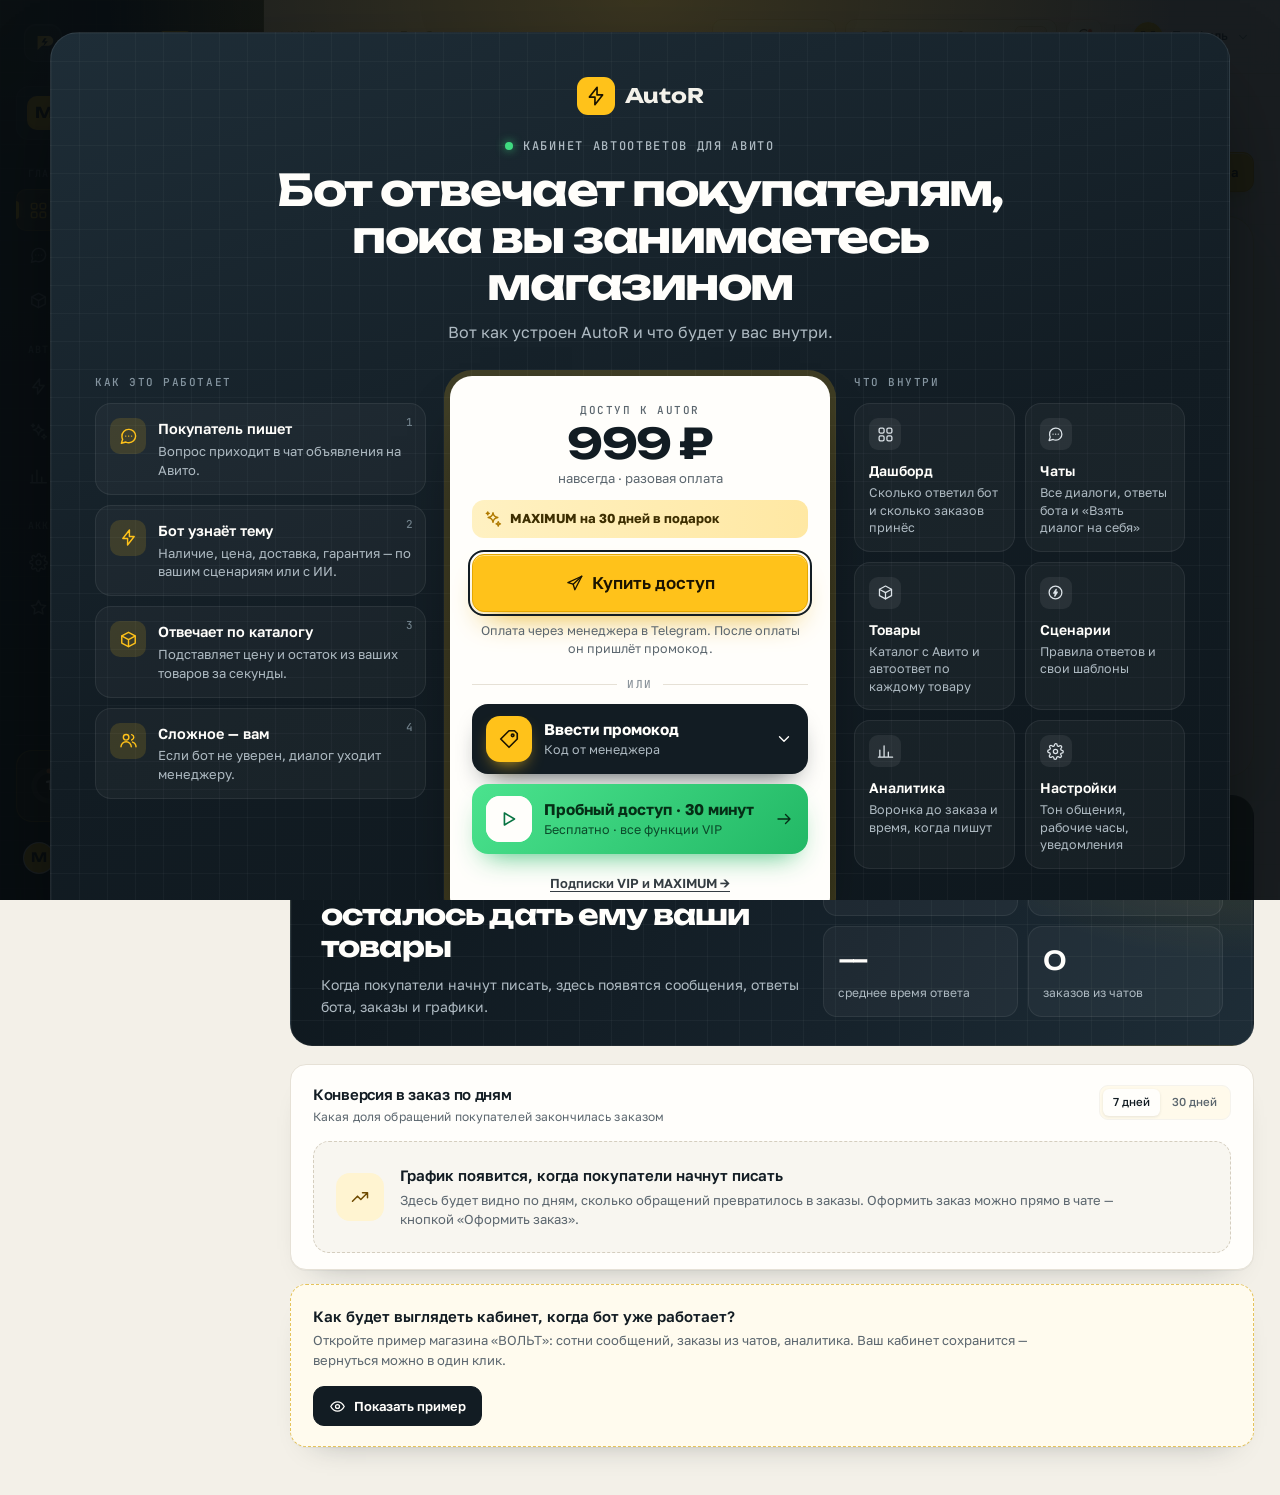
==== commit f6e85a3b: "Анализ диалогов, расширенные настройки ИИ и каналы Telegram/MAX - новая страница #/analysis: KPI пот" ====
--- a/index.html
+++ b/index.html
@@ -4,7 +4,20 @@
   <meta charset="utf-8" />
   <meta name="viewport" content="width=device-width, initial-scale=1" />
   <title>AutoR — автоответы для Авито</title>
-<!-- Стили и скрипты вынесены в assets/ — index.html остаётся только каркасом страницы. -->
+  <!--
+    AutoR — каркас страницы. Здесь только разметка, иконки и подключение файлов.
+
+      assets/css/foundation.css     шрифты, токены, сброс, каркас
+      assets/css/components.css     кнопки, карточки, таблицы, модалы, тосты
+      assets/css/pages/*.css        стили конкретной страницы
+      assets/css/responsive.css     адаптив
+      assets/js/seed.js             данные магазина (window.AUTOR_SEED)
+      assets/js/app.js              кабинет: состояние, роутер, страницы
+      assets/js/billing.js          доступ, промокоды, тарифы
+      assets/js/features.js         доработки страниц
+
+    Полная карта и правила раскладки — README.md, раздел «Структура».
+  -->
   <meta name="description" content="AutoR — сервис, который отвечает покупателям в чатах Авито за несколько секунд. Дашборд, чаты, товары, сценарии и аналитика." />
   <meta name="theme-color" content="#0E171D" />
   <link rel="icon" href="[data-uri]" type="image/svg+xml" />
@@ -14,6 +27,7 @@
   <link rel="stylesheet" href="assets/css/pages/chats.css" />
   <link rel="stylesheet" href="assets/css/pages/catalog.css" />
   <link rel="stylesheet" href="assets/css/pages/rules.css" />
+  <link rel="stylesheet" href="assets/css/pages/analysis.css" />
   <link rel="stylesheet" href="assets/css/pages/analytics.css" />
   <link rel="stylesheet" href="assets/css/pages/settings.css" />
   <link rel="stylesheet" href="assets/css/responsive.css" />
@@ -109,6 +123,7 @@
 
       <p class="nav-label">Автоматизация</p>
       <a class="nav-item" href="#/rules" data-nav="rules"><svg class="icon"><use href="#i-bolt"/></svg><span>Сценарии</span><span class="nav-count soft" id="nav-rules-count">7</span></a>
+      <a class="nav-item" href="#/analysis" data-nav="analysis"><svg class="icon"><use href="#i-sparkles"/></svg><span>Анализ диалогов</span></a>
       <a class="nav-item" href="#/analytics" data-nav="analytics"><svg class="icon"><use href="#i-chart"/></svg><span>Аналитика</span></a>
 
       <p class="nav-label">Аккаунт</p>
--- a/assets/css/pages/dashboard.css
+++ b/assets/css/pages/dashboard.css
@@ -1,5 +1,5 @@
 /* ==========================================================================
-   Dashboard
+   AutoR — Главная (dashboard): путь к первым продажам, карточки-метрики, лента диалогов
    ========================================================================== */
 
 .hero {
--- a/assets/css/pages/chats.css
+++ b/assets/css/pages/chats.css
@@ -1,5 +1,5 @@
 /* ==========================================================================
-   Chats
+   AutoR — Чаты: список диалогов, переписка, композер, панель о диалоге
    ========================================================================== */
 
 .chats-page .page-head {
@@ -1082,3 +1082,99 @@
 .chat-mobile-tools {
   display: none;
 }
+
+/* ==========================================================================
+   Переработанный экран диалогов: два столбца, «О диалоге» — выезжающая панель,
+   одна полоса внимания над перепиской, бот и его состояние в шапке диалога.
+   ========================================================================== */
+
+.chats-page .chats-head { margin-bottom: 14px; }
+.chats-page .chats-head .page-title { font-size: 26px; }
+.chats-page .chat-list-head { padding: 14px 14px 10px; }
+.chats-layout { position: relative; }
+
+/* выезжающая панель «О диалоге» */
+.chats-layout .chat-info-pane {
+  position: absolute;
+  top: 0;
+  right: 0;
+  bottom: 0;
+  z-index: 4;
+  display: block;
+  width: 320px;
+  border-left: 1px solid var(--line);
+  transform: translateX(102%);
+  transition: transform 0.18s ease;
+  box-shadow: -18px 0 44px rgba(24, 20, 10, 0.14);
+}
+.chats-layout.info-open .chat-info-pane { transform: none; }
+.chat-info-backdrop {
+  position: absolute;
+  inset: 0;
+  z-index: 3;
+  background: rgba(24, 20, 10, 0.16);
+  opacity: 0;
+  pointer-events: none;
+  transition: opacity 0.18s ease;
+}
+.chats-layout.info-open .chat-info-backdrop { opacity: 1; pointer-events: auto; }
+.convo-actions .icon-btn.active { background: var(--ink); color: #ffc21a; border-color: var(--ink); }
+
+/* состояние бота в шапке диалога */
+.convo-bot-pill {
+  display: inline-flex;
+  align-items: center;
+  gap: 5px;
+  height: 28px;
+  padding: 0 10px;
+  border-radius: 999px;
+  font-size: 11px;
+  font-weight: 600;
+  white-space: nowrap;
+}
+.convo-bot-pill .icon { width: 12px; height: 12px; }
+.convo-bot-pill.live { color: #1f6b3a; background: rgba(47, 158, 88, 0.1); border: 1px solid rgba(47, 158, 88, 0.18); }
+.convo-bot-pill.paused { color: #8a6112; background: rgba(255, 194, 26, 0.16); border: 1px solid rgba(255, 194, 26, 0.26); }
+.convo-take span { white-space: nowrap; }
+.convo-product-chip span { max-width: 132px; }
+
+/* полоса внимания над перепиской */
+.convo-alert {
+  display: flex;
+  align-items: center;
+  gap: 10px;
+  flex: none;
+  padding: 9px 14px;
+  background: #fff7e6;
+  border-bottom: 1px solid #f2e3c4;
+}
+.convo-alert > .icon { width: 15px; height: 15px; flex: none; color: #b8862a; }
+.convo-alert-text { display: flex; flex-direction: column; min-width: 0; flex: 1; }
+.convo-alert-text strong { font-size: 12px; font-weight: 650; line-height: 1.35; }
+.convo-alert-text span { font-size: 11px; color: var(--muted); }
+.convo-alert .btn { flex: none; }
+
+@media (max-width: 1180px) {
+  .chats-layout .chat-info-pane { width: 300px; }
+}
+@media (max-width: 820px) {
+  .chats-layout .chat-info-pane { width: 86%; max-width: 340px; }
+  .convo-bot-pill,
+  .convo-take { display: none; }
+  .convo-alert { padding: 8px 12px; }
+  .convo-alert-text span { display: none; }
+}
+
+/* подсказка над перепиской — тонкая полоса, а не блок */
+.coach-tip { padding: 9px 12px; gap: 8px; }
+.coach-tip > .icon { width: 15px; height: 15px; }
+.coach-tip strong { font-size: 12px; }
+.coach-tip p { font-size: 11px; margin-top: 1px; }
+
+@media (max-width: 820px) {
+  .suggestion-row {
+    padding-right: 14px;
+    -webkit-mask-image: linear-gradient(90deg, #000 calc(100% - 22px), transparent);
+    mask-image: linear-gradient(90deg, #000 calc(100% - 22px), transparent);
+  }
+}
--- a/assets/css/pages/catalog.css
+++ b/assets/css/pages/catalog.css
@@ -1,5 +1,5 @@
 /* ==========================================================================
-   Catalog
+   AutoR — Товары: сетка товаров, автоответы по каждому товару
    ========================================================================== */
 
 .catalog-tools {
--- a/assets/css/pages/rules.css
+++ b/assets/css/pages/rules.css
@@ -1,5 +1,5 @@
 /* ==========================================================================
-   Rules
+   AutoR — Сценарии: правила бота, режим «Шаблоны / ИИ»
    ========================================================================== */
 
 .automation-banner {
--- a/assets/css/pages/analysis.css
+++ b/assets/css/pages/analysis.css
@@ -0,0 +1,675 @@
+/* ==========================================================================
+   AutoR — Анализ диалогов: KPI, карта потерь, план, разбор переписки
+   ========================================================================== */
+
+.audit-kpis {
+  display: grid;
+  grid-template-columns: repeat(4, minmax(0, 1fr));
+  gap: 12px;
+  margin-bottom: 16px;
+}
+
+.audit-kpi {
+  display: flex;
+  flex-direction: column;
+  gap: 4px;
+  padding: 16px 18px;
+  border-radius: var(--radius-lg);
+  background: var(--surface);
+  border: 1px solid var(--line);
+  box-shadow: var(--shadow-card);
+}
+
+.audit-kpi-loss {
+  background: linear-gradient(180deg, #FFF8E6 0%, var(--surface) 100%);
+  border-color: #F3E0B0;
+}
+
+.audit-kpi-label {
+  font-size: 11px;
+  letter-spacing: .06em;
+  text-transform: uppercase;
+  color: var(--muted);
+}
+
+.audit-kpi-value {
+  font-family: var(--f-display);
+  font-size: 30px;
+  line-height: 1.05;
+  color: var(--ink);
+}
+
+.audit-kpi-value small {
+  font-family: var(--f-mono);
+  font-size: 11px;
+  font-weight: 500;
+  color: var(--muted);
+  margin-left: 4px;
+}
+
+.audit-kpi-hint {
+  font-size: 11.5px;
+  color: var(--ink-soft);
+}
+
+.audit-grid {
+  display: grid;
+  grid-template-columns: minmax(0, 1.35fr) minmax(0, 1fr);
+  gap: 16px;
+  margin-bottom: 16px;
+}
+
+.audit-card {
+  padding: 18px 20px;
+  margin-bottom: 16px;
+}
+
+.audit-grid .audit-card {
+  margin-bottom: 0;
+}
+
+.audit-count {
+  font-family: var(--f-mono);
+  font-size: 12px;
+  color: var(--muted);
+  padding: 2px 8px;
+  border-radius: 999px;
+  background: var(--surface-soft);
+}
+
+/* карта потерь */
+.audit-sources {
+  display: flex;
+  flex-direction: column;
+  gap: 12px;
+  margin-top: 4px;
+}
+
+.audit-source {
+  display: flex;
+  flex-direction: column;
+  gap: 5px;
+}
+
+.audit-source-top {
+  display: flex;
+  align-items: baseline;
+  justify-content: space-between;
+  gap: 10px;
+  font-size: 12.5px;
+}
+
+.audit-source-top span {
+  font-family: var(--f-mono);
+  font-size: 11.5px;
+  color: var(--ink-soft);
+}
+
+.audit-bar {
+  height: 6px;
+  border-radius: 999px;
+  background: var(--surface-soft);
+  overflow: hidden;
+}
+
+.audit-bar i {
+  display: block;
+  height: 100%;
+  border-radius: 999px;
+  background: linear-gradient(90deg, var(--signal) 0%, #F0A93B 100%);
+}
+
+.audit-source-sub {
+  font-size: 11px;
+  color: var(--muted);
+}
+
+/* план */
+.audit-plan {
+  display: flex;
+  flex-direction: column;
+  gap: 6px;
+}
+
+.audit-plan-item {
+  display: flex;
+  align-items: flex-start;
+  gap: 10px;
+  padding: 10px 12px;
+  border-radius: var(--radius-md);
+  border: 1px solid var(--line);
+  background: var(--surface);
+  cursor: pointer;
+  transition: background .15s ease, border-color .15s ease;
+}
+
+.audit-plan-item:hover {
+  border-color: var(--line-strong);
+}
+
+.audit-plan-item input {
+  position: absolute;
+  opacity: 0;
+  pointer-events: none;
+}
+
+.audit-plan-box {
+  flex: none;
+  width: 18px;
+  height: 18px;
+  margin-top: 1px;
+  border-radius: 6px;
+  border: 1.5px solid var(--line-strong);
+  display: grid;
+  place-items: center;
+  color: transparent;
+  background: var(--surface);
+}
+
+.audit-plan-box .icon {
+  width: 12px;
+  height: 12px;
+}
+
+.audit-plan-item.done {
+  background: #FFFBEE;
+  border-color: #F3E0B0;
+}
+
+.audit-plan-item.done .audit-plan-box {
+  background: var(--signal);
+  border-color: var(--signal);
+  color: var(--signal-ink);
+}
+
+.audit-plan-item.done .audit-plan-copy strong {
+  color: var(--muted);
+  text-decoration: line-through;
+}
+
+.audit-plan-copy {
+  display: flex;
+  flex-direction: column;
+  gap: 2px;
+  min-width: 0;
+}
+
+.audit-plan-copy strong {
+  font-size: 12.5px;
+  color: var(--ink);
+}
+
+.audit-plan-copy span {
+  font-size: 11.5px;
+  color: var(--muted);
+  line-height: 1.45;
+}
+
+/* таблица разбора */
+.audit-table {
+  display: flex;
+  flex-direction: column;
+}
+
+.audit-row {
+  display: grid;
+  grid-template-columns: minmax(0, 1fr) auto 46px auto;
+  align-items: center;
+  gap: 14px;
+  padding: 12px 0;
+  border-top: 1px solid var(--line);
+}
+
+.audit-row:first-child {
+  border-top: 0;
+}
+
+.audit-row-main {
+  display: flex;
+  flex-direction: column;
+  gap: 2px;
+  min-width: 0;
+}
+
+.audit-row-main strong {
+  font-size: 12.5px;
+  color: var(--ink);
+}
+
+.audit-row-main span {
+  font-size: 11.5px;
+  color: var(--muted);
+  overflow: hidden;
+  text-overflow: ellipsis;
+  white-space: nowrap;
+}
+
+.audit-badge {
+  font-size: 10.5px;
+  letter-spacing: .03em;
+  padding: 3px 9px;
+  border-radius: 999px;
+  white-space: nowrap;
+}
+
+.audit-badge.green { color: var(--green-deep); background: var(--green-soft); }
+.audit-badge.amber { color: #8a5a00; background: var(--amber-soft); }
+.audit-badge.red { color: #a02b2b; background: var(--red-soft); }
+.audit-badge.gray { color: var(--ink-soft); background: var(--surface-soft); }
+
+.audit-score {
+  font-family: var(--f-mono);
+  font-size: 13px;
+  text-align: right;
+}
+
+.audit-score.good { color: var(--green-deep); }
+.audit-score.mid { color: #b07a12; }
+.audit-score.bad { color: #a02b2b; }
+
+.audit-footnote {
+  display: flex;
+  align-items: flex-start;
+  gap: 8px;
+  font-size: 11.5px;
+  line-height: 1.5;
+  color: var(--muted);
+  padding: 0 2px;
+}
+
+.audit-footnote .icon {
+  width: 14px;
+  height: 14px;
+  margin-top: 1px;
+  flex: none;
+}
+
+/* разбор диалога */
+.audit-review-top {
+  display: flex;
+  align-items: center;
+  justify-content: space-between;
+  gap: 10px;
+  margin-bottom: 12px;
+}
+
+.audit-review-num {
+  font-family: var(--f-mono);
+  font-size: 11px;
+  color: var(--muted);
+}
+
+.audit-review-grid {
+  display: grid;
+  grid-template-columns: repeat(2, minmax(0, 1fr));
+  gap: 10px;
+}
+
+.audit-review-block {
+  display: flex;
+  flex-direction: column;
+  gap: 3px;
+  padding: 11px 13px;
+  border-radius: var(--radius-md);
+  background: var(--surface-soft);
+}
+
+.audit-review-block span {
+  font-size: 10.5px;
+  letter-spacing: .04em;
+  text-transform: uppercase;
+  color: var(--muted);
+}
+
+.audit-review-block strong {
+  font-size: 12.5px;
+  font-weight: 600;
+  color: var(--ink);
+  line-height: 1.45;
+}
+
+.audit-review-note {
+  display: flex;
+  align-items: flex-start;
+  gap: 8px;
+  margin-top: 12px;
+  padding: 10px 12px;
+  border-radius: var(--radius-md);
+  background: #FFFBEE;
+  border: 1px solid #F3E0B0;
+  font-size: 11.5px;
+  line-height: 1.5;
+  color: #6d5a20;
+}
+
+.audit-review-note .icon {
+  width: 14px;
+  height: 14px;
+  flex: none;
+  margin-top: 1px;
+}
+
+.audit-report-head {
+  display: flex;
+  align-items: center;
+  gap: 14px;
+  padding: 14px 16px;
+  border-radius: var(--radius-md);
+  background: var(--surface-soft);
+  margin-bottom: 12px;
+}
+
+.audit-report-score {
+  font-family: var(--f-display);
+  font-size: 34px;
+  line-height: 1;
+  color: var(--ink);
+}
+
+.audit-report-score span {
+  font-family: var(--f-mono);
+  font-size: 13px;
+  color: var(--muted);
+}
+
+.audit-report-head strong {
+  font-size: 13px;
+}
+
+.audit-report-head p {
+  font-size: 11.5px;
+  color: var(--muted);
+  margin-top: 2px;
+}
+
+.audit-report-rows {
+  display: flex;
+  flex-direction: column;
+}
+
+.audit-report-rows > div {
+  display: flex;
+  justify-content: space-between;
+  gap: 12px;
+  padding: 8px 0;
+  border-top: 1px solid var(--line);
+  font-size: 12.5px;
+}
+
+.audit-report-rows > div:first-child {
+  border-top: 0;
+}
+
+.audit-report-rows span {
+  color: var(--muted);
+}
+
+/* --- расширенные настройки ИИ --- */
+
+.ai-modes {
+  display: grid;
+  grid-template-columns: repeat(3, minmax(0, 1fr));
+  gap: 10px;
+}
+
+.ai-mode {
+  display: flex;
+  flex-direction: column;
+  gap: 4px;
+  text-align: left;
+  padding: 13px 14px;
+  border-radius: var(--radius-md);
+  border: 1.5px solid var(--line);
+  background: var(--surface);
+  cursor: pointer;
+  transition: border-color .15s ease, background .15s ease;
+}
+
+.ai-mode:hover {
+  border-color: var(--line-strong);
+}
+
+.ai-mode.active {
+  border-color: var(--signal);
+  background: #FFFBEE;
+}
+
+.ai-mode-top {
+  display: flex;
+  align-items: center;
+  justify-content: space-between;
+  gap: 8px;
+}
+
+.ai-mode-top strong {
+  font-size: 13px;
+  color: var(--ink);
+}
+
+.ai-mode-check {
+  width: 16px;
+  height: 16px;
+  border-radius: 50%;
+  border: 1.5px solid var(--line-strong);
+  display: grid;
+  place-items: center;
+  color: transparent;
+}
+
+.ai-mode-check .icon {
+  width: 11px;
+  height: 11px;
+}
+
+.ai-mode.active .ai-mode-check {
+  background: var(--signal);
+  border-color: var(--signal);
+  color: var(--signal-ink);
+}
+
+.ai-mode-desc {
+  font-size: 11.5px;
+  line-height: 1.45;
+  color: var(--muted);
+}
+
+.ai-usage {
+  display: flex;
+  align-items: center;
+  gap: 10px;
+}
+
+.ai-usage-bar {
+  flex: 1;
+  height: 6px;
+  border-radius: 999px;
+  background: var(--surface-soft);
+  overflow: hidden;
+}
+
+.ai-usage-bar i {
+  display: block;
+  height: 100%;
+  border-radius: 999px;
+  background: linear-gradient(90deg, var(--signal) 0%, #F0A93B 100%);
+}
+
+.ai-usage span {
+  font-family: var(--f-mono);
+  font-size: 11.5px;
+  color: var(--muted);
+  white-space: nowrap;
+  flex: none;
+}
+
+.ai-usage-wrap {
+  display: flex;
+  flex-direction: column;
+  gap: 6px;
+}
+
+.ai-stopwords {
+  display: flex;
+  flex-wrap: wrap;
+  gap: 6px;
+  margin-bottom: 10px;
+}
+
+.ai-stopword {
+  display: inline-flex;
+  align-items: center;
+  gap: 4px;
+  font-size: 11.5px;
+  padding: 4px 6px 4px 10px;
+  border-radius: 999px;
+  background: var(--surface-soft);
+  border: 1px solid var(--line);
+  color: var(--ink-soft);
+}
+
+.ai-stopword button {
+  display: grid;
+  place-items: center;
+  width: 16px;
+  height: 16px;
+  border-radius: 50%;
+  border: 0;
+  background: transparent;
+  color: var(--muted);
+  cursor: pointer;
+}
+
+.ai-stopword button:hover {
+  background: #fff;
+  color: var(--ink);
+}
+
+.ai-stopword button .icon {
+  width: 10px;
+  height: 10px;
+}
+
+.ai-stopword-add {
+  display: flex;
+  gap: 8px;
+  margin-bottom: 8px;
+}
+
+.ai-stopword-add .input {
+  max-width: 240px;
+}
+
+.ai-macros {
+  display: flex;
+  flex-wrap: wrap;
+  gap: 8px;
+}
+
+.ai-macro {
+  display: inline-flex;
+  align-items: center;
+  gap: 6px;
+  font-family: var(--f-mono);
+  font-size: 12px;
+  padding: 6px 10px;
+  border-radius: 8px;
+  border: 1px solid var(--line);
+  background: var(--surface);
+  color: var(--ink-soft);
+  cursor: pointer;
+}
+
+.ai-macro:hover {
+  border-color: var(--signal);
+  color: var(--ink);
+}
+
+.ai-macro .icon {
+  width: 12px;
+  height: 12px;
+  opacity: .6;
+}
+
+/* --- каналы уведомлений --- */
+
+.integration-logo.max {
+  background: #E9EDFF;
+  color: #3B4BC8;
+}
+
+.channel-steps {
+  margin: 0 0 14px;
+  padding-left: 18px;
+  display: flex;
+  flex-direction: column;
+  gap: 7px;
+  font-size: 12.5px;
+  line-height: 1.5;
+  color: var(--ink-soft);
+}
+
+.channel-steps code {
+  font-family: var(--f-mono);
+  font-size: 11.5px;
+  padding: 1px 5px;
+  border-radius: 5px;
+  background: var(--surface-soft);
+}
+
+.notify-feed {
+  display: flex;
+  flex-direction: column;
+  gap: 6px;
+}
+
+.notify-feed-item {
+  display: flex;
+  align-items: flex-start;
+  gap: 10px;
+  padding: 10px 12px;
+  border-radius: var(--radius-md);
+  background: var(--surface-soft);
+}
+
+.notify-feed-channel {
+  flex: none;
+  font-family: var(--f-mono);
+  font-size: 10px;
+  letter-spacing: .04em;
+  text-transform: uppercase;
+  padding: 3px 7px;
+  border-radius: 999px;
+  background: var(--surface);
+  border: 1px solid var(--line);
+  color: var(--muted);
+}
+
+.notify-feed-item strong {
+  display: block;
+  font-size: 12px;
+  font-weight: 600;
+  color: var(--ink);
+}
+
+.notify-feed-item span {
+  font-size: 11px;
+  color: var(--muted);
+}
+
+@media (max-width: 1100px) {
+  .audit-kpis { grid-template-columns: repeat(2, minmax(0, 1fr)); }
+  .audit-grid { grid-template-columns: minmax(0, 1fr); }
+  .ai-modes { grid-template-columns: minmax(0, 1fr); }
+}
+
+@media (max-width: 720px) {
+  .audit-kpis { grid-template-columns: minmax(0, 1fr); }
+  .audit-row {
+    grid-template-columns: minmax(0, 1fr) auto;
+    row-gap: 8px;
+  }
+  .audit-row .audit-badge { grid-column: 1; }
+  .audit-row .audit-score { grid-column: 2; grid-row: 1; }
+  .audit-review-grid { grid-template-columns: minmax(0, 1fr); }
+  .audit-kpi-value { font-size: 26px; }
+}
--- a/assets/css/pages/analytics.css
+++ b/assets/css/pages/analytics.css
@@ -1,5 +1,5 @@
 /* ==========================================================================
-   Analytics
+   AutoR — Аналитика: воронка, конверсия, графики
    ========================================================================== */
 
 .analytics-stats {
--- a/assets/css/pages/settings.css
+++ b/assets/css/pages/settings.css
@@ -1,5 +1,5 @@
 /* ==========================================================================
-   Settings
+   AutoR — Настройки: профиль, автопилот, уведомления, интеграции, данные кабинета
    ========================================================================== */
 
 .settings-layout {
--- a/assets/css/features.css
+++ b/assets/css/features.css
@@ -343,13 +343,9 @@
 .content[data-page="chats"] .page-title { font-size: 26px; }
 .content[data-page="chats"] .page-sub { margin-top: 2px; }
 @media (min-width: 1181px) {
-  .chats-layout { height: calc(100vh - 168px); min-height: 560px; max-height: none; grid-template-columns: 300px minmax(0, 1fr) 300px; }
-  .chats-layout.ar-pane-closed { grid-template-columns: 300px minmax(0, 1fr) 0; }
-  .chats-layout.ar-pane-closed .chat-info-pane { display: none; }
+  .chats-layout { height: calc(100vh - 152px); min-height: 560px; max-height: none; grid-template-columns: 300px minmax(0, 1fr); }
 }
 @media (min-width: 1181px) and (max-width: 1320px) { .chats-layout { grid-template-columns: 290px minmax(0, 1fr); } }
-@media (max-width: 1320px) { .ar-pane-btn { display: none !important; } }
-.ar-pane-btn.active { background: var(--ink); color: #FFC21A; border-color: var(--ink); }
 .ar-order-btn { gap: 6px; }
 .ar-order-btn .icon { width: 15px; height: 15px; }
 @media (max-width: 560px) { .ar-order-btn span { display: none; } .ar-order-btn { width: 36px; padding: 0; justify-content: center; } }
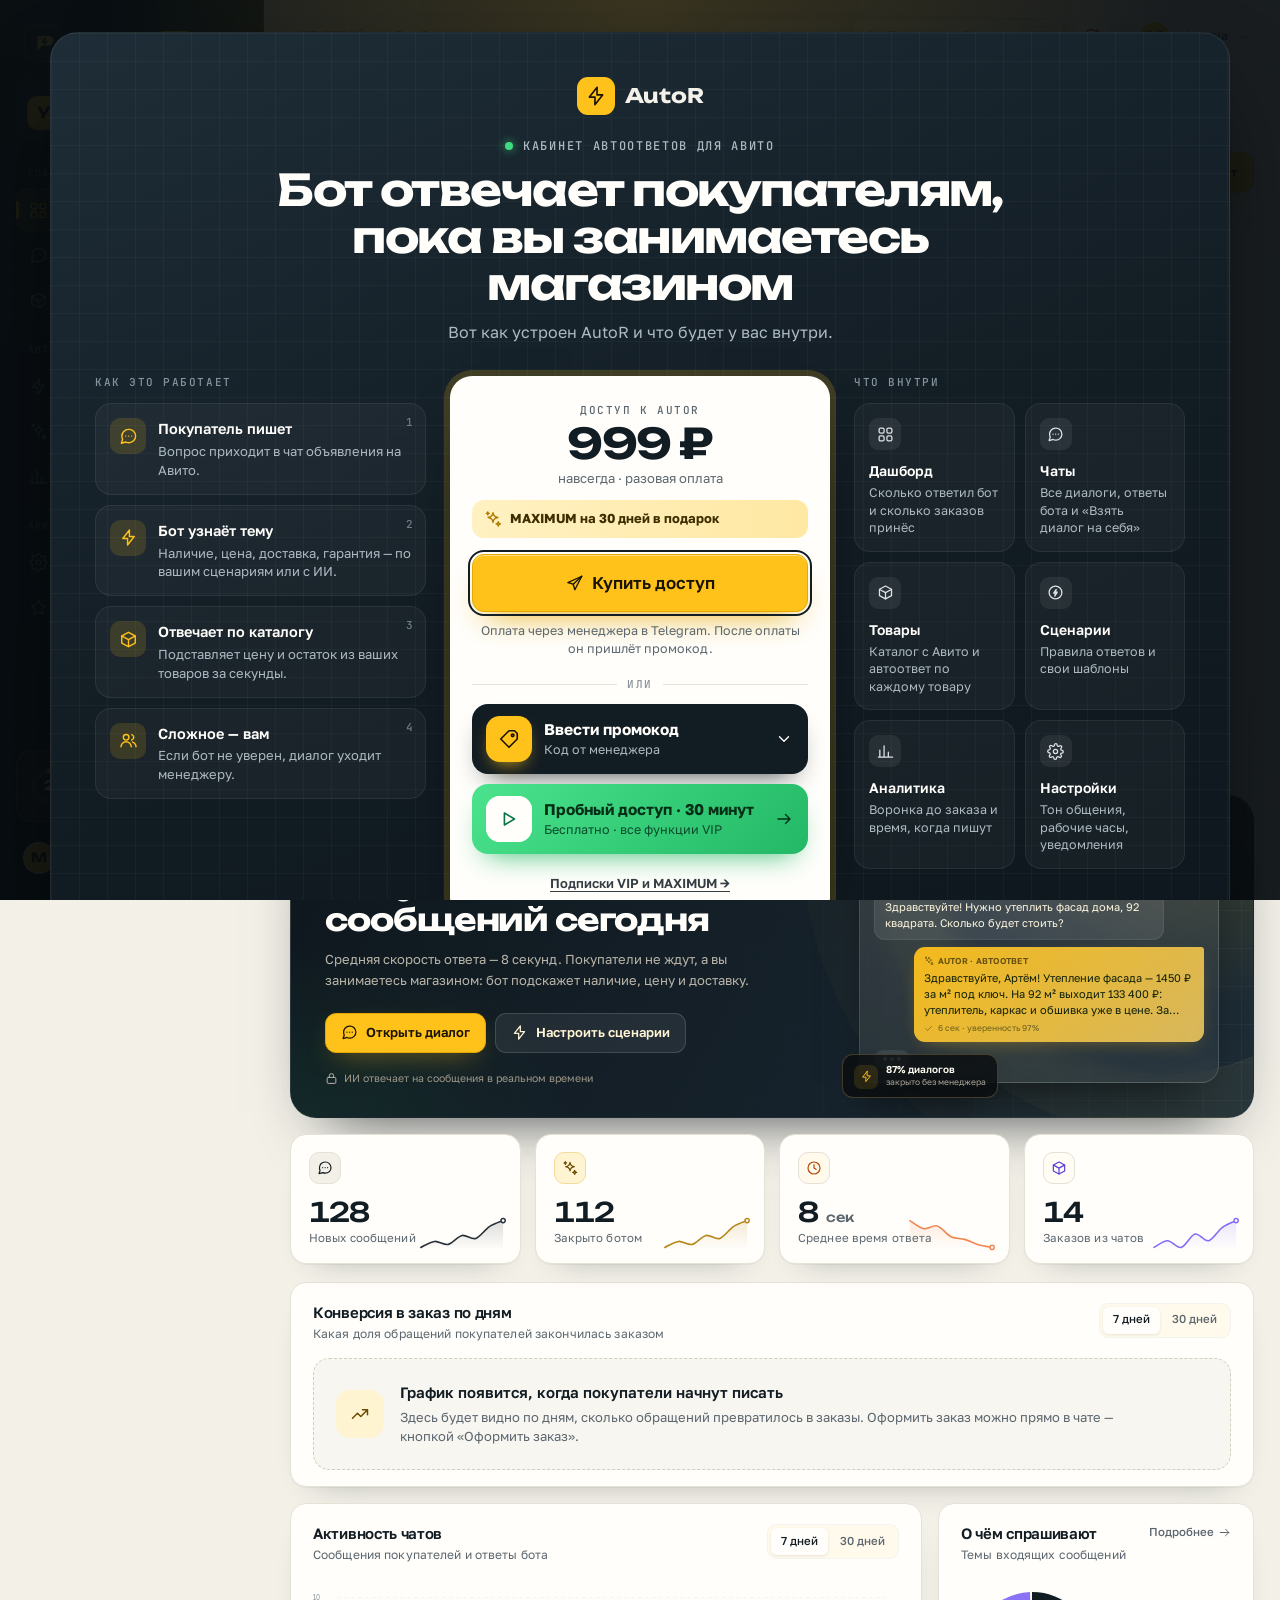
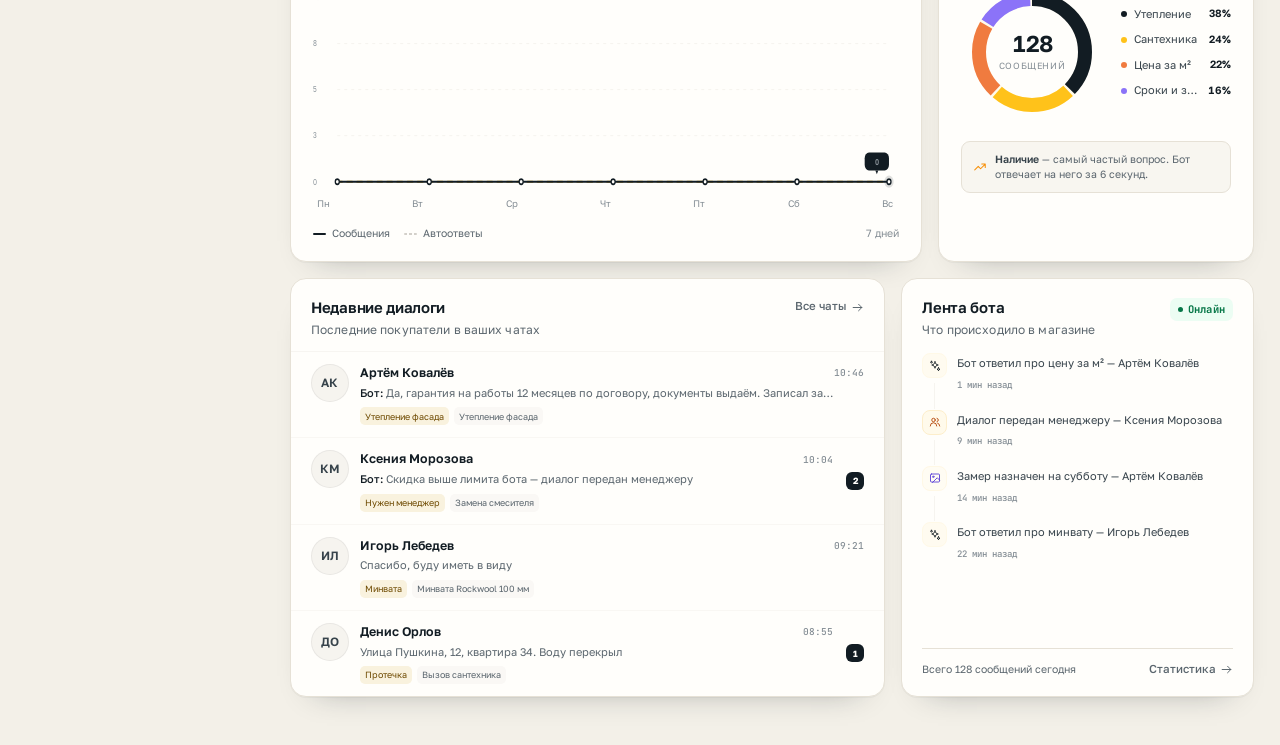
==== commit 2fa212e2: "Только ИИ: убраны шаблоны, режимы покупатель/магазин, услуги в каталоге, без DeepSeek Pro" ====
--- a/index.html
+++ b/index.html
@@ -18,7 +18,7 @@
 
     Полная карта и правила раскладки — README.md, раздел «Структура».
   -->
-  <meta name="description" content="AutoR — сервис, который отвечает покупателям в чатах Авито за несколько секунд. Дашборд, чаты, товары, сценарии и аналитика." />
+  <meta name="description" content="AutoR — сервис, который отвечает покупателям в чатах Авито за несколько секунд. Дашборд, чаты, товары и услуги, инструкции для ИИ и аналитика." />
   <meta name="theme-color" content="#0E171D" />
   <link rel="icon" href="[data-uri]" type="image/svg+xml" />
   <link rel="stylesheet" href="assets/css/foundation.css" />
@@ -122,7 +122,7 @@
       <a class="nav-item" href="#/catalog" data-nav="catalog"><svg class="icon"><use href="#i-box"/></svg><span>Товары</span></a>
 
       <p class="nav-label">Автоматизация</p>
-      <a class="nav-item" href="#/rules" data-nav="rules"><svg class="icon"><use href="#i-bolt"/></svg><span>Сценарии</span><span class="nav-count soft" id="nav-rules-count">7</span></a>
+      <a class="nav-item" href="#/rules" data-nav="rules"><svg class="icon"><use href="#i-bolt"/></svg><span>Инструкции</span><span class="nav-count soft" id="nav-rules-count">7</span></a>
       <a class="nav-item" href="#/analysis" data-nav="analysis"><svg class="icon"><use href="#i-sparkles"/></svg><span>Анализ диалогов</span></a>
       <a class="nav-item" href="#/analytics" data-nav="analytics"><svg class="icon"><use href="#i-chart"/></svg><span>Аналитика</span></a>
 
@@ -187,6 +187,7 @@
 <div class="modal-root" id="modal-root"></div>
 <div class="toast-stack" id="toast-stack" aria-live="polite" aria-atomic="false"></div>
 <script src="assets/js/seed.js"></script>
+<script src="assets/js/seed-services.js"></script>
 <script src="assets/js/charts.js"></script>
 <script src="assets/js/app.js"></script>
 <script src="assets/js/billing.js"></script>
--- a/assets/css/pages/chats.css
+++ b/assets/css/pages/chats.css
@@ -556,6 +556,83 @@
   gap: 12px;
   margin-bottom: 8px;
 }
+/* --- от чьего имени пишем: покупатель / магазин --- */
+.composer-role {
+  display: flex;
+  align-items: center;
+  gap: 10px;
+  flex-wrap: wrap;
+  padding: 10px 16px 0;
+}
+
+.composer-role-label {
+  font-size: 11px;
+  letter-spacing: .06em;
+  text-transform: uppercase;
+  color: var(--muted);
+}
+
+.role-switch {
+  display: inline-flex;
+  padding: 3px;
+  gap: 3px;
+  border-radius: 10px;
+  background: var(--surface-soft);
+  border: 1px solid var(--line);
+}
+
+.role-btn {
+  display: inline-flex;
+  align-items: center;
+  gap: 6px;
+  height: 28px;
+  padding: 0 11px;
+  border: 0;
+  border-radius: 8px;
+  background: transparent;
+  font-size: 12px;
+  font-weight: 600;
+  color: var(--muted);
+  cursor: pointer;
+  transition: background .15s ease, color .15s ease, box-shadow .15s ease;
+}
+
+.role-btn .icon { width: 14px; height: 14px; }
+
+.role-btn:hover { color: var(--ink); }
+
+.role-buyer.active {
+  background: #EAF1FE;
+  color: #2C5BD0;
+  box-shadow: inset 0 0 0 1px #C7D8F8;
+}
+
+.role-shop.active {
+  background: var(--signal);
+  color: var(--signal-ink);
+  box-shadow: inset 0 0 0 1px #E0A800;
+}
+
+.composer-box.is-buyer {
+  border-color: #B9CDF4;
+  background: #F4F8FF;
+}
+
+.composer-box.is-buyer:focus-within {
+  border-color: #8FB0EE;
+  box-shadow: 0 0 0 3px rgba(44, 91, 208, .09);
+}
+
+.composer-box.is-shop {
+  border-color: #E3CD84;
+  background: #FFFDF4;
+}
+
+.composer-box.is-shop:focus-within {
+  border-color: var(--signal);
+  box-shadow: 0 0 0 3px rgba(255, 194, 26, .16);
+}
+
 .mode-link {
   border: 0;
   background: none;
--- a/assets/css/pages/catalog.css
+++ b/assets/css/pages/catalog.css
@@ -377,3 +377,43 @@
   width: 13px;
   height: 13px;
 }
+
+/* --- услуги и товары: фильтр по типу и заглушка вместо фото --- */
+.catalog-filters {
+  display: flex;
+  align-items: center;
+  gap: 10px;
+  flex-wrap: wrap;
+}
+
+.kind-tabs button {
+  font-weight: 600;
+}
+
+.product-thumb-placeholder.is-service {
+  background: linear-gradient(160deg, #FFF6DE 0%, #FFEFC2 100%);
+  color: #9A6B00;
+}
+
+.product-thumb-placeholder.is-service .icon {
+  width: 26px;
+  height: 26px;
+}
+
+.product-thumb-placeholder.is-good {
+  background: linear-gradient(160deg, #EEF3F8 0%, #E2EAF3 100%);
+  color: #4A5A6A;
+}
+
+.product-cat .icon {
+  width: 10px;
+  height: 10px;
+  vertical-align: -1px;
+  margin-right: 2px;
+}
+
+@media (max-width: 720px) {
+  .catalog-filters { flex-direction: column; align-items: stretch; gap: 8px; }
+  .catalog-filters .category-tabs { overflow-x: auto; scrollbar-width: none; }
+  .catalog-filters .category-tabs::-webkit-scrollbar { display: none; }
+}
--- a/assets/css/pages/analysis.css
+++ b/assets/css/pages/analysis.css
@@ -673,3 +673,24 @@
   .audit-review-grid { grid-template-columns: minmax(0, 1fr); }
   .audit-kpi-value { font-size: 26px; }
 }
+
+.ai-model-static {
+  display: flex;
+  align-items: baseline;
+  gap: 8px;
+  padding: 10px 12px;
+  border-radius: var(--radius-md);
+  background: var(--surface-soft);
+  border: 1px solid var(--line);
+}
+
+.ai-model-static strong {
+  font-size: 13px;
+  color: var(--ink);
+}
+
+.ai-model-static span {
+  font-family: var(--f-mono);
+  font-size: 11px;
+  color: var(--muted);
+}
--- a/assets/css/features.css
+++ b/assets/css/features.css
@@ -357,3 +357,24 @@
 .composer-box textarea { min-height: 44px; max-height: 180px; font-size: 14px; line-height: 1.5; }
 .composer-send { width: 44px; height: 44px; border-radius: 12px; }
 @media (max-width: 760px) { .messages-stream { padding: 16px 12px; } .message { max-width: 88%; } .bubble { font-size: 13.5px; } }
+
+/* Режим ответа: шаблонов нет, бот всегда на ИИ */
+.ar-mode-switch--ai {
+  align-items: center;
+  gap: 10px;
+}
+
+.ar-mode-pill {
+  display: inline-flex;
+  align-items: center;
+  gap: 6px;
+  height: 28px;
+  padding: 0 12px;
+  border-radius: 8px;
+  background: var(--signal);
+  color: var(--signal-ink);
+  font-size: 12px;
+  font-weight: 700;
+}
+
+.ar-mode-pill .icon { width: 14px; height: 14px; }
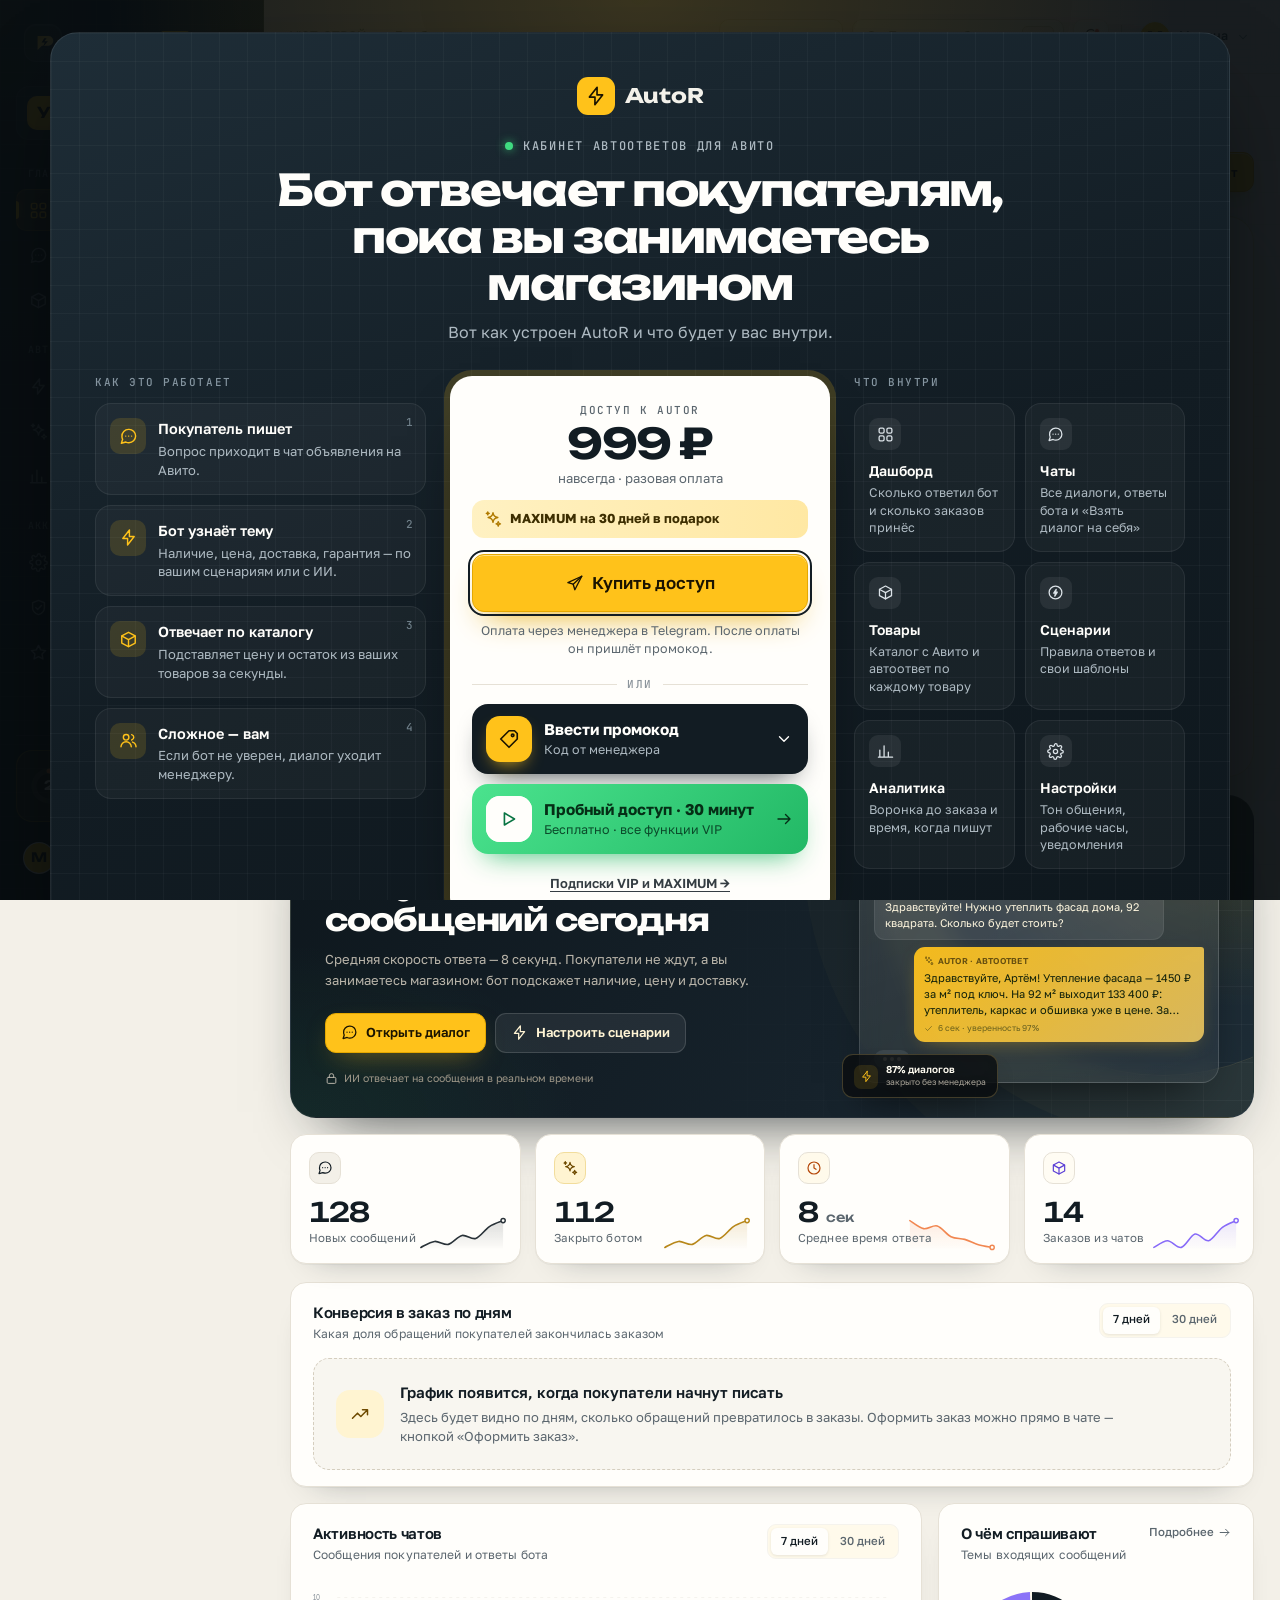
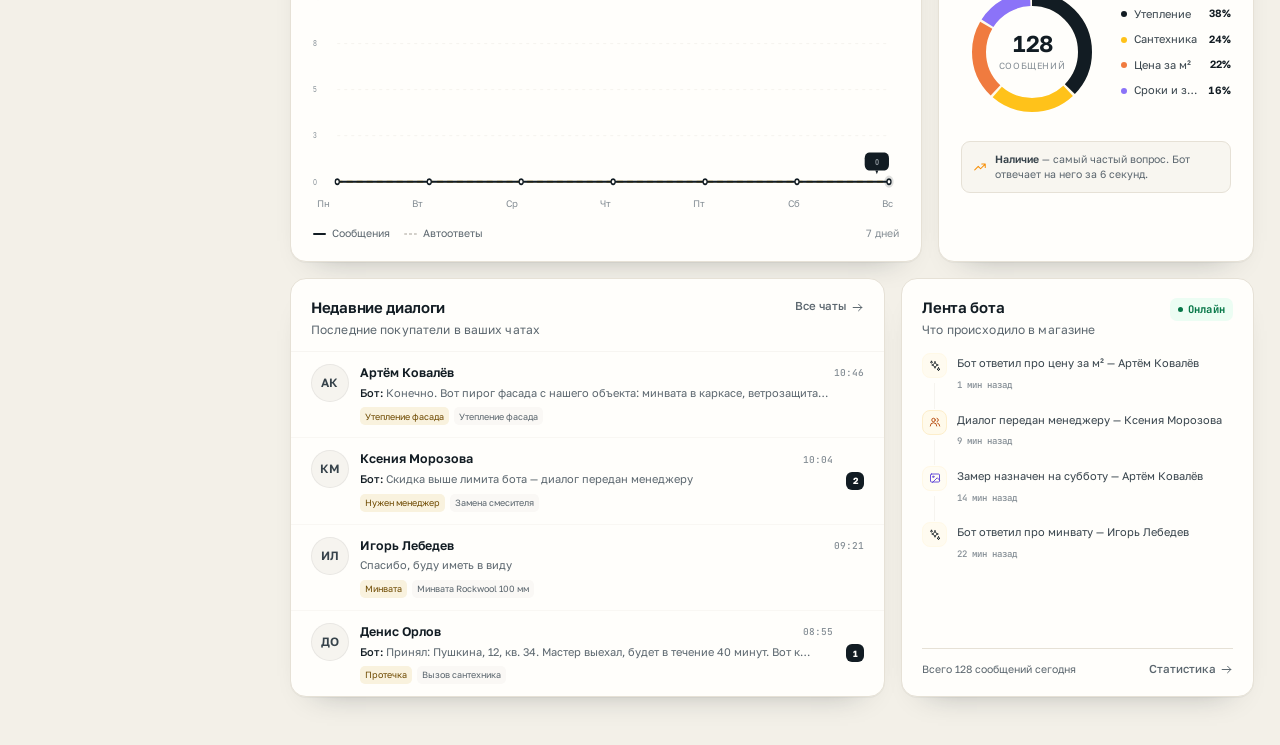
==== commit 1d5efdc6: "Админка: пользователи, приглашения и генератор промокодов" ====
--- a/index.html
+++ b/index.html
@@ -27,6 +27,7 @@
   <link rel="stylesheet" href="assets/css/pages/chats.css" />
   <link rel="stylesheet" href="assets/css/pages/catalog.css" />
   <link rel="stylesheet" href="assets/css/pages/rules.css" />
+  <link rel="stylesheet" href="assets/css/pages/admin.css" />
   <link rel="stylesheet" href="assets/css/pages/analysis.css" />
   <link rel="stylesheet" href="assets/css/pages/analytics.css" />
   <link rel="stylesheet" href="assets/css/pages/settings.css" />
@@ -128,6 +129,7 @@
 
       <p class="nav-label">Аккаунт</p>
       <a class="nav-item" href="#/settings" data-nav="settings"><svg class="icon"><use href="#i-settings"/></svg><span>Настройки</span></a>
+      <a class="nav-item" href="#/admin" data-nav="admin"><svg class="icon"><use href="#i-shield"/></svg><span>Админка</span></a>
     </nav>
 
     <div class="sidebar-bottom">
--- a/assets/css/pages/chats.css
+++ b/assets/css/pages/chats.css
@@ -1255,3 +1255,361 @@
     mask-image: linear-gradient(90deg, #000 calc(100% - 22px), transparent);
   }
 }
+
+/* --- вид глазами покупателя: как переписка в Авито --- */
+.view-as {
+  display: inline-flex;
+  align-items: center;
+  gap: 8px;
+}
+
+.view-as-label {
+  font-size: 11px;
+  letter-spacing: .06em;
+  text-transform: uppercase;
+  color: var(--muted);
+}
+
+.view-as-seg {
+  display: inline-flex;
+  padding: 3px;
+  gap: 3px;
+  border-radius: 10px;
+  background: var(--surface-soft);
+  border: 1px solid var(--line);
+}
+
+.view-as-seg button {
+  display: inline-flex;
+  align-items: center;
+  gap: 6px;
+  height: 30px;
+  padding: 0 12px;
+  border: 0;
+  border-radius: 8px;
+  background: transparent;
+  font-size: 12px;
+  font-weight: 600;
+  color: var(--muted);
+  cursor: pointer;
+  transition: background .15s ease, color .15s ease, box-shadow .15s ease;
+}
+
+.view-as-seg button .icon { width: 14px; height: 14px; }
+.view-as-seg button:hover { color: var(--ink); }
+.view-as-seg button.active {
+  background: #fff;
+  color: var(--ink);
+  box-shadow: 0 1px 2px rgba(20, 24, 28, .12), inset 0 0 0 1px var(--line);
+}
+
+.buyer-pane {
+  display: flex;
+  flex-direction: column;
+  min-height: 0;
+  height: 100%;
+  padding: 0 0 8px;
+}
+
+.conversation-pane.is-buyer {
+  padding: 0;
+  overflow: hidden;
+}
+
+
+.buyer-head {
+  display: flex;
+  align-items: center;
+  justify-content: space-between;
+  gap: 10px;
+  padding: 12px 14px;
+  border-bottom: 1px solid var(--line);
+}
+
+.buyer-shop { display: flex; align-items: center; gap: 10px; }
+
+.buyer-logo,
+.b-ava {
+  display: inline-flex;
+  align-items: center;
+  justify-content: center;
+  width: 34px;
+  height: 34px;
+  border-radius: 50%;
+  background: var(--signal);
+  color: var(--signal-ink);
+  font-weight: 800;
+  font-size: 15px;
+  flex: none;
+}
+
+.buyer-shop strong { display: block; font-size: 14px; }
+.buyer-shop span { display: inline-flex; align-items: center; gap: 5px; font-size: 11.5px; color: var(--muted); }
+.buyer-shop .online-dot { width: 6px; height: 6px; border-radius: 50%; background: var(--green); }
+
+.buyer-brand {
+  font-size: 11px;
+  font-weight: 700;
+  letter-spacing: .04em;
+  color: #00aa5b;
+  border: 1px solid #cdeedd;
+  background: #f2fcf7;
+  border-radius: 6px;
+  padding: 3px 7px;
+}
+
+.buyer-product {
+  display: flex;
+  align-items: center;
+  justify-content: space-between;
+  gap: 10px;
+  margin: 12px 14px 0;
+  padding: 10px 12px;
+  border-radius: 12px;
+  background: var(--surface-soft);
+  border: 1px solid var(--line);
+}
+
+.buyer-product-text { display: flex; flex-direction: column; gap: 2px; min-width: 0; }
+.buyer-product-text strong { font-size: 13px; }
+.buyer-product-text span { font-size: 12px; color: var(--muted); }
+.buyer-product-open {
+  width: 30px; height: 30px; border-radius: 8px; border: 1px solid var(--line);
+  background: #fff; color: var(--muted); cursor: pointer; display: inline-flex;
+  align-items: center; justify-content: center; flex: none;
+}
+.buyer-product-open .icon { width: 14px; height: 14px; }
+
+.buyer-stream {
+  flex: 1;
+  overflow-y: auto;
+  padding: 14px;
+  display: flex;
+  flex-direction: column;
+  gap: 10px;
+  background: #fff;
+}
+
+.b-message { display: flex; align-items: flex-end; gap: 8px; max-width: 100%; }
+.b-message .b-ava { width: 26px; height: 26px; font-size: 12px; }
+
+.b-message.shop { justify-content: flex-start; }
+.b-message.own { justify-content: flex-end; }
+
+.b-bubble {
+  max-width: 78%;
+  padding: 9px 12px 7px;
+  border-radius: 14px;
+  background: var(--surface-soft);
+  border: 1px solid var(--line);
+}
+
+.b-message.own .b-bubble {
+  background: #e7f7ee;
+  border-color: #c9ebd8;
+  border-bottom-right-radius: 6px;
+}
+
+.b-message.shop .b-bubble { border-bottom-left-radius: 6px; }
+
+.b-text { font-size: 13.5px; line-height: 1.45; white-space: pre-wrap; word-break: break-word; }
+.b-time { margin-top: 3px; font-size: 10.5px; color: var(--muted-light); text-align: right; }
+
+.buyer-quick {
+  display: flex;
+  gap: 6px;
+  overflow-x: auto;
+  padding: 10px 14px 0;
+  scrollbar-width: none;
+}
+.buyer-quick::-webkit-scrollbar { display: none; }
+
+.buyer-quick-chip {
+  flex: none;
+  height: 30px;
+  padding: 0 11px;
+  border-radius: 999px;
+  border: 1px solid var(--line);
+  background: #fff;
+  font-size: 12px;
+  color: var(--ink-soft);
+  cursor: pointer;
+  white-space: nowrap;
+}
+.buyer-quick-chip:hover { border-color: var(--line-strong); color: var(--ink); }
+
+.buyer-composer {
+  display: flex;
+  align-items: center;
+  gap: 8px;
+  padding: 10px 14px;
+}
+
+.buyer-composer input {
+  flex: 1;
+  height: 42px;
+  padding: 0 14px;
+  border-radius: 12px;
+  border: 1px solid var(--line);
+  background: var(--surface-soft);
+  font-size: 13.5px;
+  color: var(--ink);
+}
+
+.buyer-composer input:focus { outline: none; border-color: var(--line-strong); background: #fff; }
+
+.buyer-send {
+  width: 42px; height: 42px; flex: none;
+  border: 0; border-radius: 12px; cursor: pointer;
+  background: #00aa5b; color: #fff;
+  display: inline-flex; align-items: center; justify-content: center;
+}
+.buyer-send .icon { width: 18px; height: 18px; }
+.buyer-send:hover { background: #009a52; }
+
+.buyer-note {
+  margin: 0;
+  padding: 0 14px 12px;
+  font-size: 11px;
+  color: var(--muted-light);
+  text-align: center;
+}
+
+.buyer-exit {
+  display: inline-flex;
+  align-items: center;
+  gap: 6px;
+  height: 32px;
+  padding: 0 12px;
+  border-radius: 8px;
+  border: 1px solid var(--line);
+  background: #fff;
+  font-size: 12px;
+  color: var(--ink-soft);
+  cursor: pointer;
+}
+.buyer-exit .icon { width: 14px; height: 14px; }
+
+@media (max-width: 640px) {
+  .view-as { width: 100%; justify-content: space-between; }
+  .view-as-seg button { padding: 0 10px; }
+}
+
+.composer-check-link {
+  display: inline-flex;
+  align-items: center;
+  gap: 5px;
+  border: 0;
+  background: none;
+  padding: 0;
+  font-size: 12px;
+  font-weight: 600;
+  color: var(--muted);
+  text-decoration: underline;
+  text-underline-offset: 3px;
+  cursor: pointer;
+}
+.composer-check-link:hover { color: var(--ink); }
+.composer-check-link .icon { width: 13px; height: 13px; }
+
+.coach-tip-link {
+  display: inline-flex;
+  align-items: center;
+  gap: 5px;
+  margin-top: 6px;
+  padding: 0;
+  border: 0;
+  background: none;
+  font-size: 12px;
+  font-weight: 600;
+  color: var(--ink);
+  text-decoration: underline;
+  text-underline-offset: 3px;
+  cursor: pointer;
+}
+.coach-tip-link .icon { width: 13px; height: 13px; }
+
+
+/* Вид покупателя внутри кабинета: тот же каркас, другая переписка */
+.conversation-pane.is-buyer .buyer-pane { background: #fff; }
+.conversation-pane.is-buyer .buyer-head { border-radius: 0; }
+.conversation-pane.is-buyer .buyer-stream { flex: 1; min-height: 0; }
+
+/* Телефон: показываем только переключатель «Смотреть как», заголовок скрыт */
+@media (max-width: 820px) {
+  .content[data-page="chats"] .page-head.chats-head {
+    display: flex;
+    padding: 6px 2px 8px;
+    margin-bottom: 0;
+    min-height: 0;
+  }
+  .content[data-page="chats"] .page-head.chats-head .page-head-copy {
+    display: none;
+  }
+  .content[data-page="chats"] .page-head.chats-head .page-actions {
+    width: 100%;
+    justify-content: space-between;
+    gap: 8px;
+    flex-wrap: nowrap;
+  }
+  .content[data-page="chats"] .page-head.chats-head .page-actions .btn-white {
+    display: none;
+  }
+  .content[data-page="chats"] .view-as {
+    width: 100%;
+    justify-content: space-between;
+  }
+  .content[data-page="chats"] .view-as-seg {
+    flex: 1;
+  }
+  .content[data-page="chats"] .view-as-seg button {
+    flex: 1;
+    justify-content: center;
+  }
+  .content[data-page="chats"] .view-as-label {
+    display: none;
+  }
+  .content[data-page="chats"] .chats-layout {
+    height: calc(100dvh - 132px);
+  }
+}
+
+/* Глазами покупателя: остаётся один диалог, без списка чужих переписок */
+body.is-buyer-view .chats-layout {
+  grid-template-columns: minmax(0, 1fr);
+}
+
+body.is-buyer-view .chat-list-pane {
+  display: none;
+}
+
+body.is-buyer-view .conversation-pane.is-buyer {
+  border-radius: var(--radius-lg);
+}
+
+@media (max-width: 820px) {
+  body.is-buyer-view .conversation-pane {
+    display: flex;
+  }
+  body.is-buyer-view .chats-layout {
+    grid-template-columns: minmax(0, 1fr);
+  }
+}
+
+.b-photo {
+  display: block;
+  width: 100%;
+  margin-bottom: 6px;
+  padding: 0;
+  border: 0;
+  background: none;
+  border-radius: 12px;
+  overflow: hidden;
+  cursor: zoom-in;
+}
+.b-photo img {
+  display: block;
+  width: 100%;
+  max-height: 220px;
+  object-fit: cover;
+}
--- a/assets/css/pages/admin.css
+++ b/assets/css/pages/admin.css
@@ -0,0 +1,224 @@
+/*
+   AutoR — Админка: пользователи магазина и промокоды.
+   Стили страницы #/admin: вкладки, таблицы людей и кодов, форма генерации.
+*/
+
+.admin-tabs {
+  display: flex;
+  gap: 6px;
+  margin-bottom: 14px;
+}
+
+.admin-tab {
+  display: inline-flex;
+  align-items: center;
+  gap: 7px;
+  padding: 9px 14px;
+  border: 1px solid var(--line);
+  border-radius: 999px;
+  background: var(--surface);
+  color: var(--ink-soft);
+  font-size: 13px;
+  font-weight: 600;
+  cursor: pointer;
+  transition: background .16s var(--ease), color .16s var(--ease), border-color .16s var(--ease);
+}
+
+.admin-tab:hover { border-color: var(--line-strong); }
+
+.admin-tab.is-active {
+  background: var(--ink);
+  border-color: var(--ink);
+  color: #fff;
+}
+
+.admin-tab-count {
+  display: inline-grid;
+  place-items: center;
+  min-width: 20px;
+  height: 20px;
+  padding: 0 6px;
+  border-radius: 999px;
+  background: var(--surface-soft);
+  color: var(--ink-soft);
+  font-size: 11px;
+  font-weight: 700;
+}
+
+.admin-tab.is-active .admin-tab-count {
+  background: rgba(255, 255, 255, .18);
+  color: #fff;
+}
+
+.admin-card { padding: 20px 22px 8px; }
+
+.admin-card-head {
+  display: flex;
+  align-items: flex-start;
+  justify-content: space-between;
+  gap: 16px;
+  margin-bottom: 16px;
+}
+
+.admin-card-head h2 {
+  margin: 0 0 4px;
+  font-size: 18px;
+}
+
+.admin-card-head p {
+  margin: 0;
+  max-width: 560px;
+  color: var(--muted);
+  font-size: 13px;
+  line-height: 1.45;
+}
+
+.admin-table {
+  display: flex;
+  flex-direction: column;
+  border-top: 1px solid var(--line);
+}
+
+.admin-row {
+  display: grid;
+  align-items: center;
+  gap: 12px;
+  padding: 12px 2px;
+  border-bottom: 1px solid var(--line);
+  font-size: 13px;
+}
+
+.admin-table--users .admin-row {
+  grid-template-columns: 38px minmax(0, 1.6fr) 96px 78px 118px 96px 84px;
+}
+
+.admin-table--promos .admin-row {
+  grid-template-columns: minmax(0, 1.5fr) minmax(0, 1fr) 96px 74px 84px;
+}
+
+.admin-row--head {
+  padding: 8px 2px;
+  color: var(--muted-light);
+  font-size: 11px;
+  font-weight: 700;
+  letter-spacing: .08em;
+  text-transform: uppercase;
+}
+
+.admin-row:last-child { border-bottom: 0; }
+
+.admin-ava {
+  display: grid;
+  place-items: center;
+  width: 36px;
+  height: 36px;
+  border-radius: 50%;
+  background: var(--amber-soft);
+  color: #7a5a12;
+  font-size: 12px;
+  font-weight: 700;
+}
+
+.admin-who { display: flex; flex-direction: column; gap: 2px; min-width: 0; }
+.admin-who strong { font-size: 13.5px; }
+.admin-who span { color: var(--muted); font-size: 12px; overflow: hidden; text-overflow: ellipsis; white-space: nowrap; }
+
+.admin-cell { color: var(--ink-soft); }
+.admin-cell--muted { color: var(--muted); font-size: 12px; }
+
+.admin-plan {
+  display: inline-block;
+  padding: 2px 8px;
+  border-radius: 999px;
+  background: var(--surface-soft);
+  color: var(--ink-soft);
+  font-size: 11px;
+  font-weight: 700;
+  letter-spacing: .03em;
+}
+
+.admin-status { justify-self: start; }
+
+.admin-actions { display: flex; justify-content: flex-end; gap: 4px; }
+
+.admin-icon-btn {
+  display: grid;
+  place-items: center;
+  width: 30px;
+  height: 30px;
+  border: 1px solid var(--line);
+  border-radius: 9px;
+  background: var(--surface);
+  color: var(--muted);
+  cursor: pointer;
+  transition: border-color .16s var(--ease), color .16s var(--ease), background .16s var(--ease);
+}
+
+.admin-icon-btn .icon { width: 14px; height: 14px; }
+.admin-icon-btn:hover { border-color: var(--line-strong); color: var(--ink); }
+.admin-icon-btn--danger:hover { border-color: #e7b8b0; color: var(--red); background: var(--red-soft); }
+
+.admin-code {
+  font-family: var(--f-mono);
+  font-size: 12.5px;
+  letter-spacing: .02em;
+  color: var(--ink);
+}
+
+.admin-promo-form {
+  display: flex;
+  align-items: flex-end;
+  gap: 10px;
+  flex-wrap: wrap;
+  padding: 14px;
+  margin-bottom: 12px;
+  border: 1px dashed var(--line-strong);
+  border-radius: var(--radius-lg);
+  background: var(--surface-soft);
+}
+
+.admin-field { display: flex; flex-direction: column; gap: 5px; min-width: 220px; }
+.admin-field > span { color: var(--muted); font-size: 11.5px; font-weight: 600; }
+.admin-field--narrow { min-width: 88px; }
+
+.admin-hint-row {
+  display: flex;
+  align-items: center;
+  gap: 7px;
+  margin-bottom: 8px;
+  color: var(--muted);
+  font-size: 12px;
+}
+
+.admin-hint-row .icon { width: 14px; height: 14px; color: var(--muted-light); }
+
+.admin-empty {
+  margin: 0;
+  padding: 18px 2px 22px;
+  color: var(--muted);
+  font-size: 13px;
+}
+
+@media (max-width: 1100px) {
+  .admin-table--users .admin-row { grid-template-columns: 38px minmax(0, 1.4fr) 92px 74px 90px 84px; }
+  .admin-table--users .admin-row > *:nth-child(5) { display: none; }
+}
+
+@media (max-width: 820px) {
+  .admin-card { padding: 16px 14px 4px; }
+  .admin-card-head { flex-direction: column; align-items: stretch; }
+  .admin-card-head .btn { align-self: flex-start; }
+  .admin-table--users .admin-row { grid-template-columns: 34px minmax(0, 1fr) auto; row-gap: 6px; }
+  .admin-table--users .admin-row > *:nth-child(3),
+  .admin-table--users .admin-row > *:nth-child(4),
+  .admin-table--users .admin-row > *:nth-child(5),
+  .admin-table--users .admin-row > *:nth-child(6) { display: none; }
+  .admin-table--users .admin-row--head { display: none; }
+  .admin-table--promos .admin-row { grid-template-columns: minmax(0, 1fr) 64px auto; row-gap: 6px; }
+  .admin-table--promos .admin-row > *:nth-child(2),
+  .admin-table--promos .admin-row > *:nth-child(3) { display: none; }
+  .admin-code { font-size: 11px; }
+  .admin-field { min-width: 100%; }
+  .admin-field--narrow { min-width: 86px; }
+  .admin-promo-form .btn { width: 100%; justify-content: center; }
+}
--- a/assets/css/pages/analysis.css
+++ b/assets/css/pages/analysis.css
@@ -694,3 +694,98 @@
   font-size: 11px;
   color: var(--muted);
 }
+
+/* Источник модели и промпт в настройках ИИ */
+.ai-sources {
+  display: grid;
+  grid-template-columns: 1fr 1fr;
+  gap: 10px;
+}
+
+.ai-sources .ai-mode { min-height: 96px; }
+
+.ai-prompt {
+  width: 100%;
+  min-height: 190px;
+  padding: 12px 14px;
+  font-family: var(--f-mono);
+  font-size: 12.5px;
+  line-height: 1.55;
+  resize: vertical;
+}
+
+.ai-prompt-actions {
+  display: flex;
+  align-items: center;
+  justify-content: space-between;
+  gap: 12px;
+  margin-top: 10px;
+}
+
+@media (max-width: 720px) {
+  .ai-sources { grid-template-columns: 1fr; }
+  .ai-prompt-actions { flex-direction: column; align-items: flex-start; }
+}
+
+/* Конструктор промпта */
+.ai-prompt-buttons {
+  display: flex;
+  flex-wrap: wrap;
+  gap: 8px;
+}
+
+.prompt-wizard-modal {
+  max-width: 640px;
+}
+
+.wz-dots {
+  display: flex;
+  gap: 5px;
+  margin-bottom: 16px;
+}
+
+.wz-dot {
+  padding: 4px 8px;
+  border-radius: 999px;
+  background: var(--surface-soft);
+  color: var(--muted);
+  font-size: 11px;
+  font-weight: 600;
+  white-space: nowrap;
+}
+
+.wz-dot.active {
+  background: var(--signal);
+  color: var(--signal-ink);
+}
+
+.wz-dot.done {
+  background: var(--green-soft);
+  color: var(--green-deep);
+}
+
+.wz-area {
+  min-height: 120px;
+  font-family: var(--f-base, inherit);
+  font-size: 13.5px;
+  line-height: 1.55;
+  padding: 11px 13px;
+  resize: vertical;
+}
+
+.wz-result {
+  font-family: var(--f-mono);
+  font-size: 12px;
+  background: var(--surface-soft);
+}
+
+.wz-dot {
+  display: inline-flex;
+  align-items: center;
+  gap: 5px;
+}
+
+.wz-dot .icon {
+  width: 13px;
+  height: 13px;
+}
--- a/assets/css/pages/settings.css
+++ b/assets/css/pages/settings.css
@@ -81,8 +81,22 @@
   margin-bottom: 16px;
 }
 .settings-section-head h2 {
+  display: flex;
+  align-items: center;
+  gap: 8px;
   font-size: 15px;
   letter-spacing: -0.02em;
+}
+
+.settings-section-head h2 .icon {
+  width: 17px;
+  height: 17px;
+  padding: 3px;
+  box-sizing: content-box;
+  border-radius: 8px;
+  background: var(--amber-soft);
+  color: #B07800;
+  flex: none;
 }
 .settings-section-head p {
   margin-top: 3px;
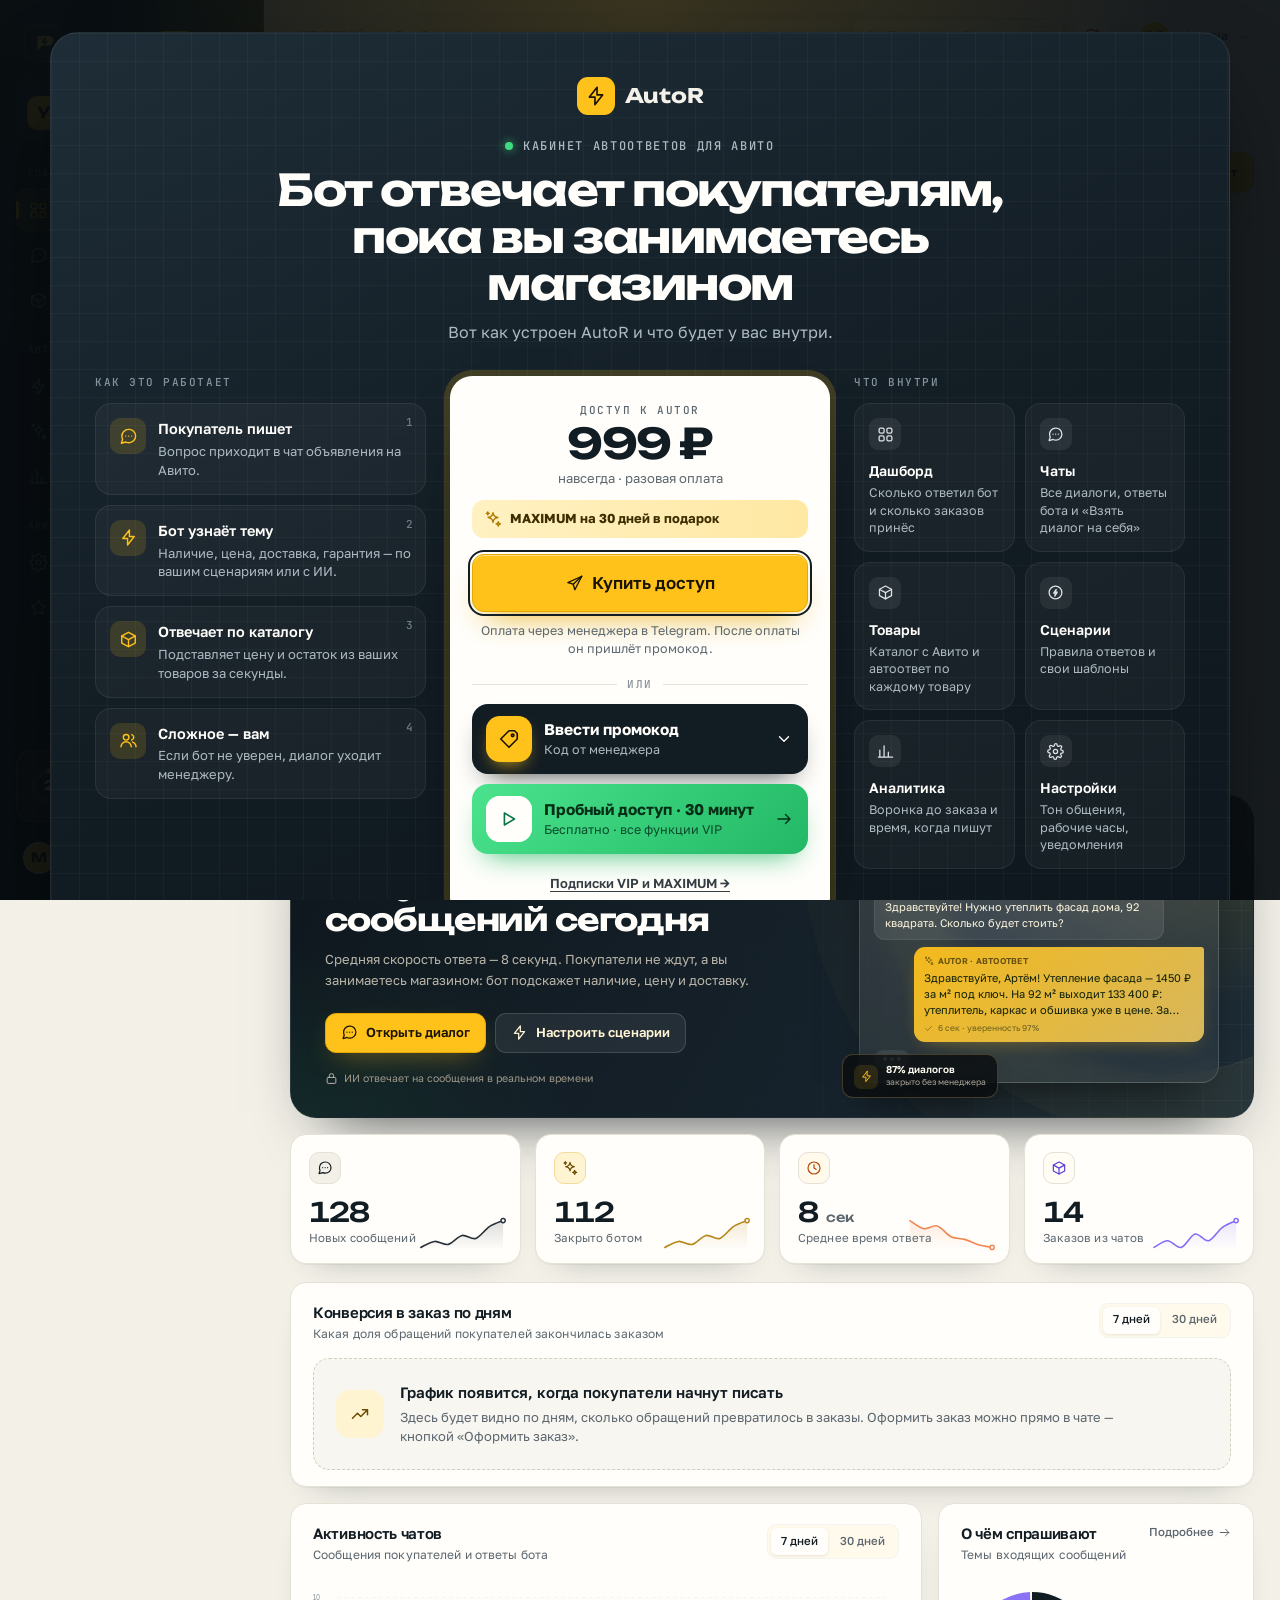
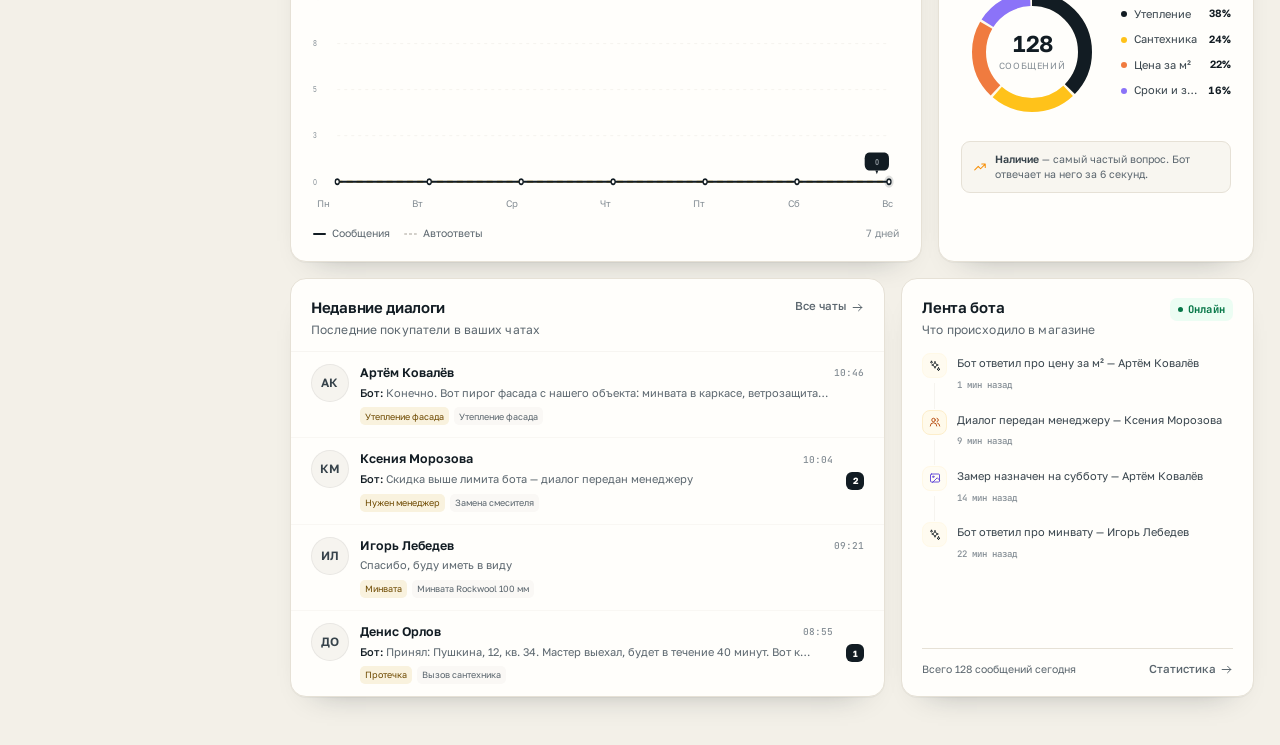
==== commit 23b30374: "Админка вынесена в отдельный сайт admin-app (для admin.site-port.ru)" ====
--- a/index.html
+++ b/index.html
@@ -27,7 +27,6 @@
   <link rel="stylesheet" href="assets/css/pages/chats.css" />
   <link rel="stylesheet" href="assets/css/pages/catalog.css" />
   <link rel="stylesheet" href="assets/css/pages/rules.css" />
-  <link rel="stylesheet" href="assets/css/pages/admin.css" />
   <link rel="stylesheet" href="assets/css/pages/analysis.css" />
   <link rel="stylesheet" href="assets/css/pages/analytics.css" />
   <link rel="stylesheet" href="assets/css/pages/settings.css" />
@@ -129,7 +128,6 @@
 
       <p class="nav-label">Аккаунт</p>
       <a class="nav-item" href="#/settings" data-nav="settings"><svg class="icon"><use href="#i-settings"/></svg><span>Настройки</span></a>
-      <a class="nav-item" href="#/admin" data-nav="admin"><svg class="icon"><use href="#i-shield"/></svg><span>Админка</span></a>
     </nav>
 
     <div class="sidebar-bottom">
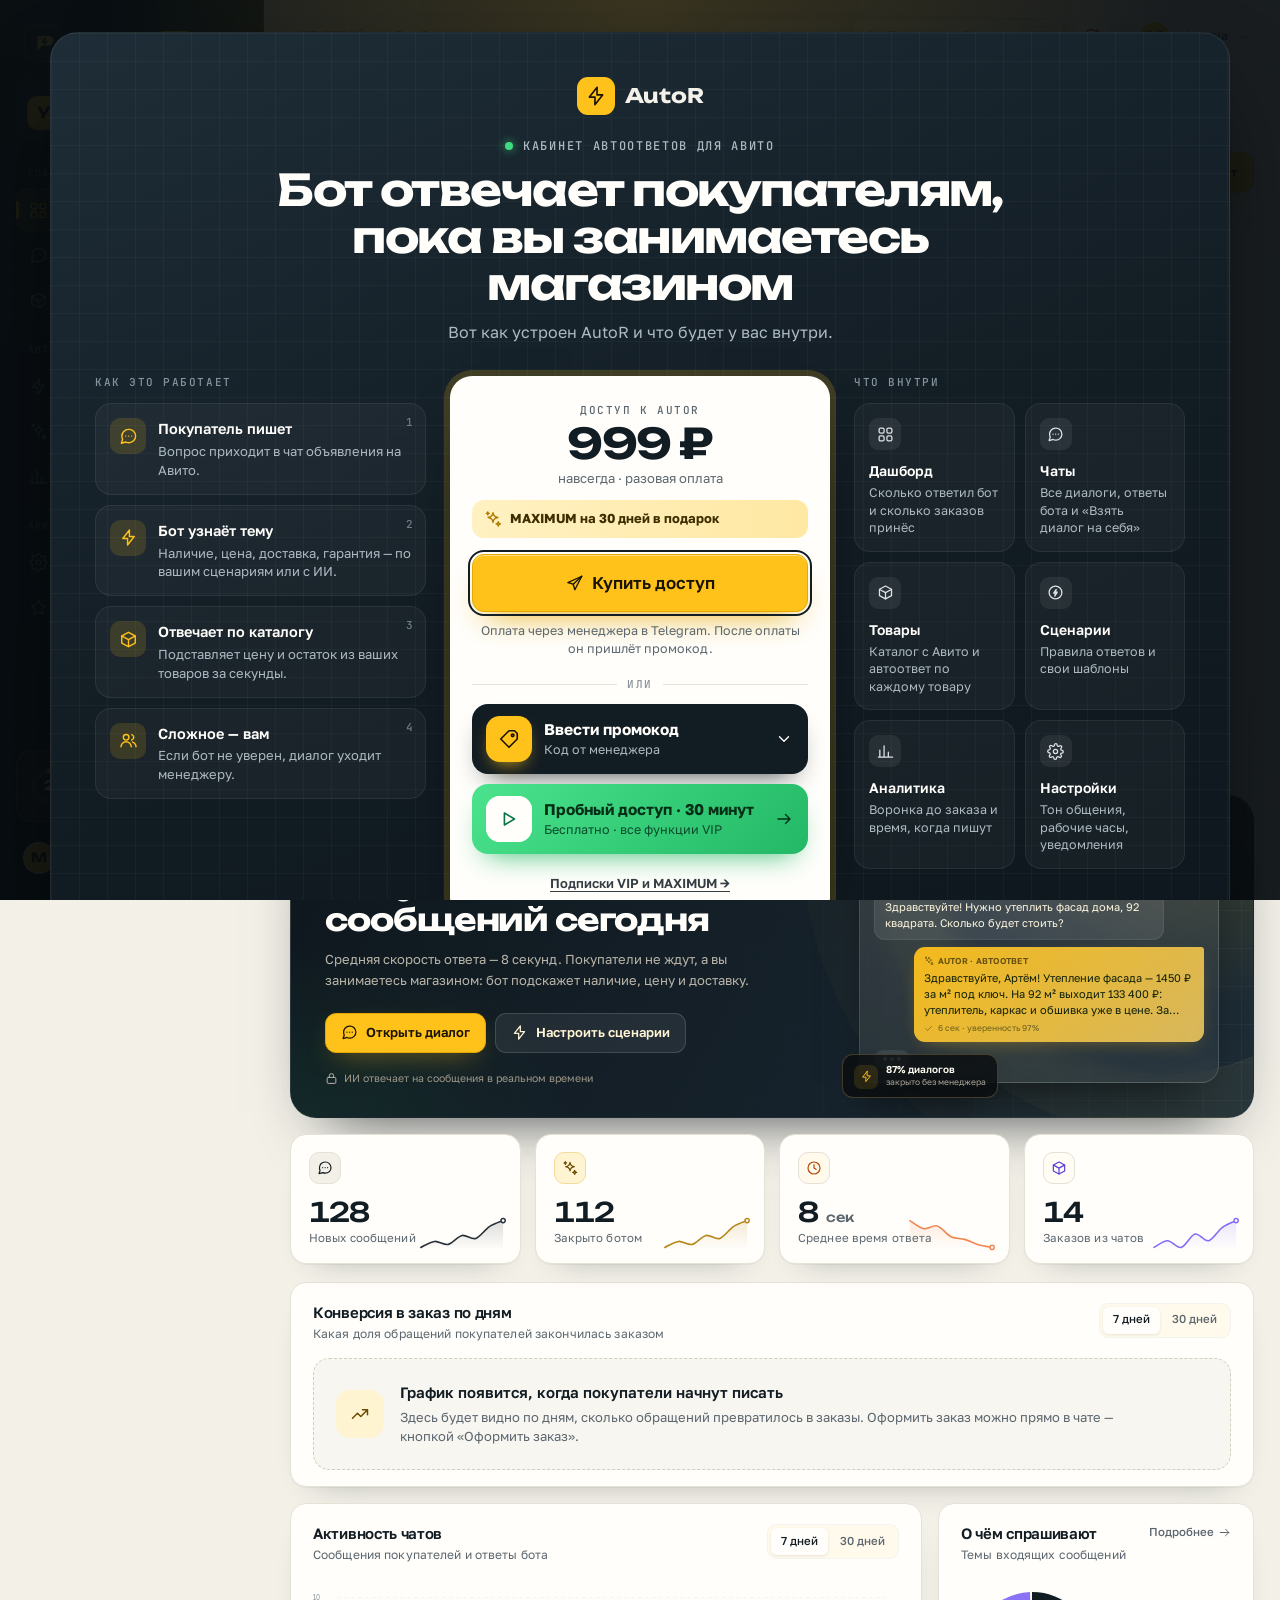
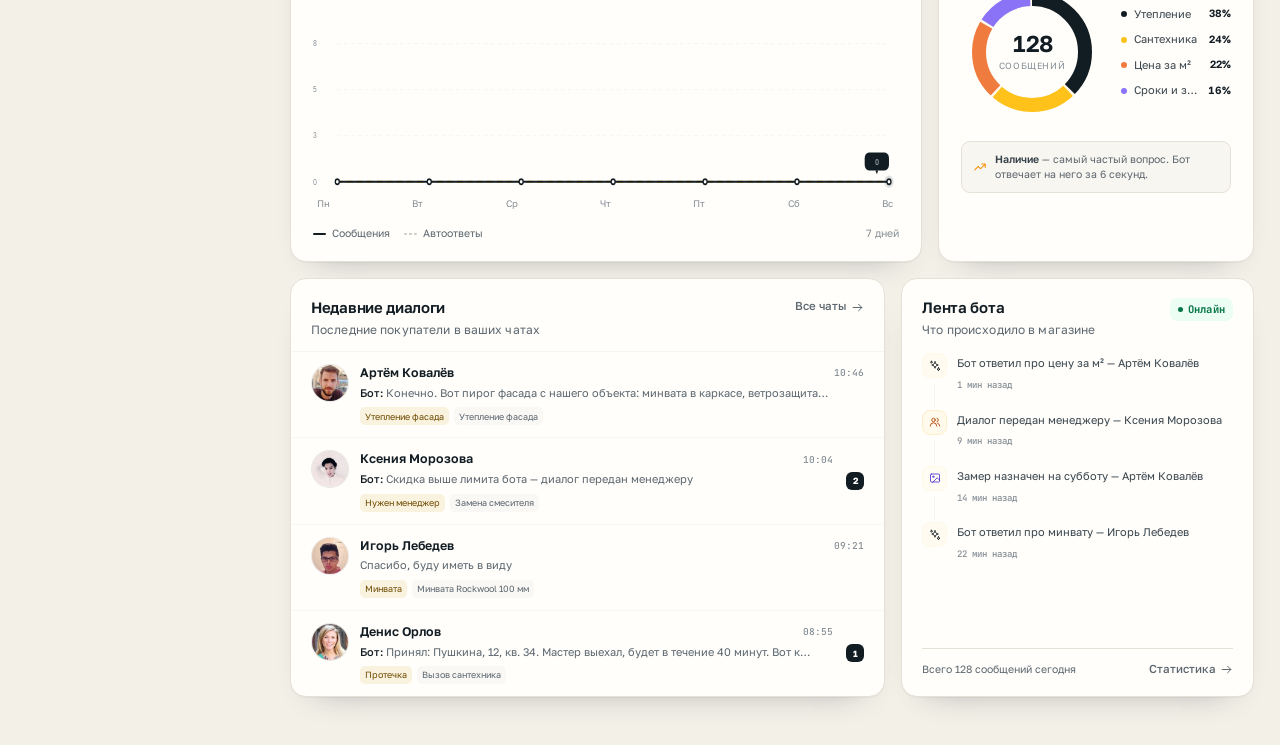
==== commit 821a49ee: "Кэш: build.json и авто-перезагрузка старой вкладки" ====
--- a/index.html
+++ b/index.html
@@ -3,7 +3,26 @@
 <head>
   <meta charset="utf-8" />
   <meta name="viewport" content="width=device-width, initial-scale=1" />
-  <title>AutoR — автоответы для Авито</title>
+    <script>
+    /* Если сервер обновился, а вкладка держит старый HTML — перезагружаемся один раз */
+    (function () {
+      try {
+        fetch("build.json?t=" + Date.now(), { cache: "no-store" })
+          .then(function (r) { return r.ok ? r.json() : null; })
+          .then(function (d) {
+            if (!d || !d.build) return;
+            var have = document.documentElement.getAttribute("data-build");
+            var key = "autor.build.seen";
+            if (have === d.build) { sessionStorage.setItem(key, d.build); return; }
+            if (sessionStorage.getItem(key) === d.build) return;
+            sessionStorage.setItem(key, d.build);
+            location.replace(location.pathname + "?b=" + encodeURIComponent(d.build));
+          })
+          .catch(function () {});
+      } catch (e) {}
+    })();
+  </script>
+<title>AutoR — автоответы для Авито</title>
   <!--
     AutoR — каркас страницы. Здесь только разметка, иконки и подключение файлов.
 
--- a/assets/css/pages/chats.css
+++ b/assets/css/pages/chats.css
@@ -1613,3 +1613,17 @@
   max-height: 220px;
   object-fit: cover;
 }
+
+.chat-row-product {
+  display: inline-flex;
+  align-items: center;
+  gap: 6px;
+}
+
+.chat-row-thumb {
+  width: 20px;
+  height: 20px;
+  border-radius: 6px;
+  object-fit: cover;
+  flex: none;
+}
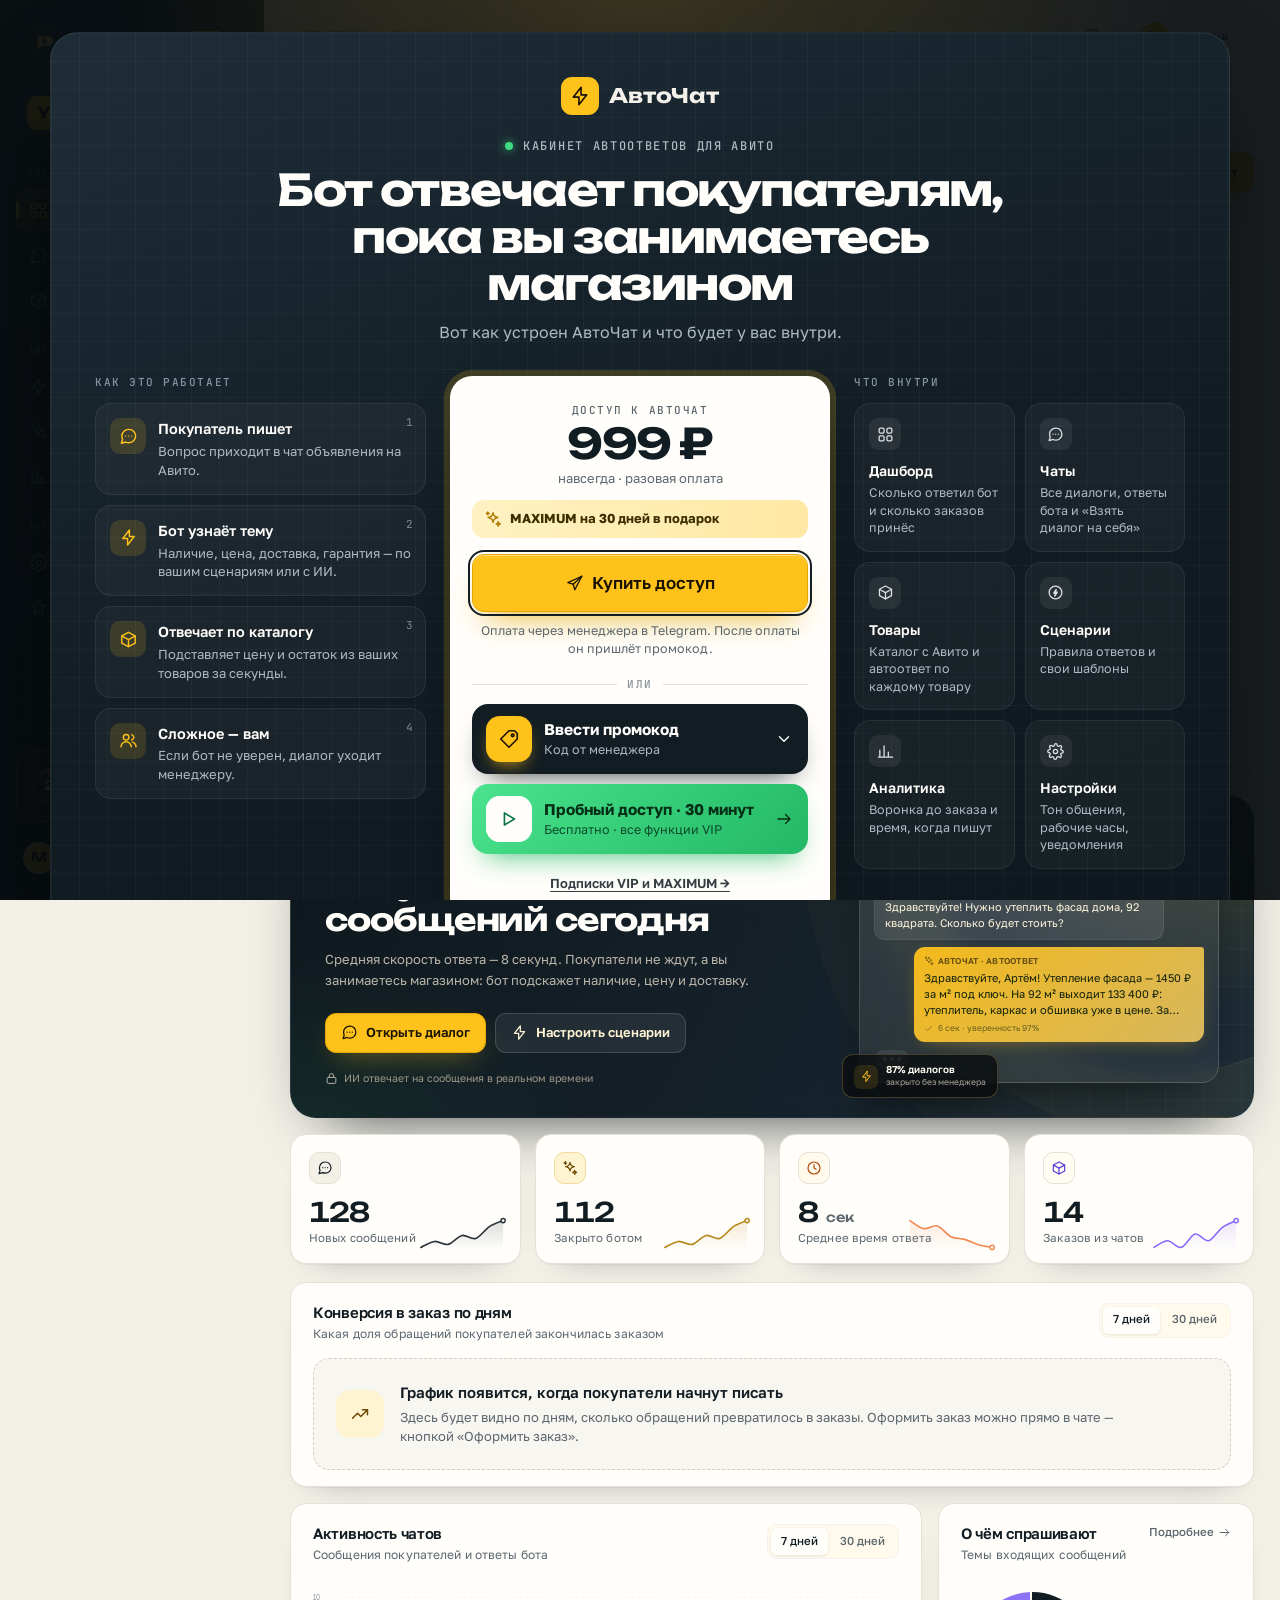
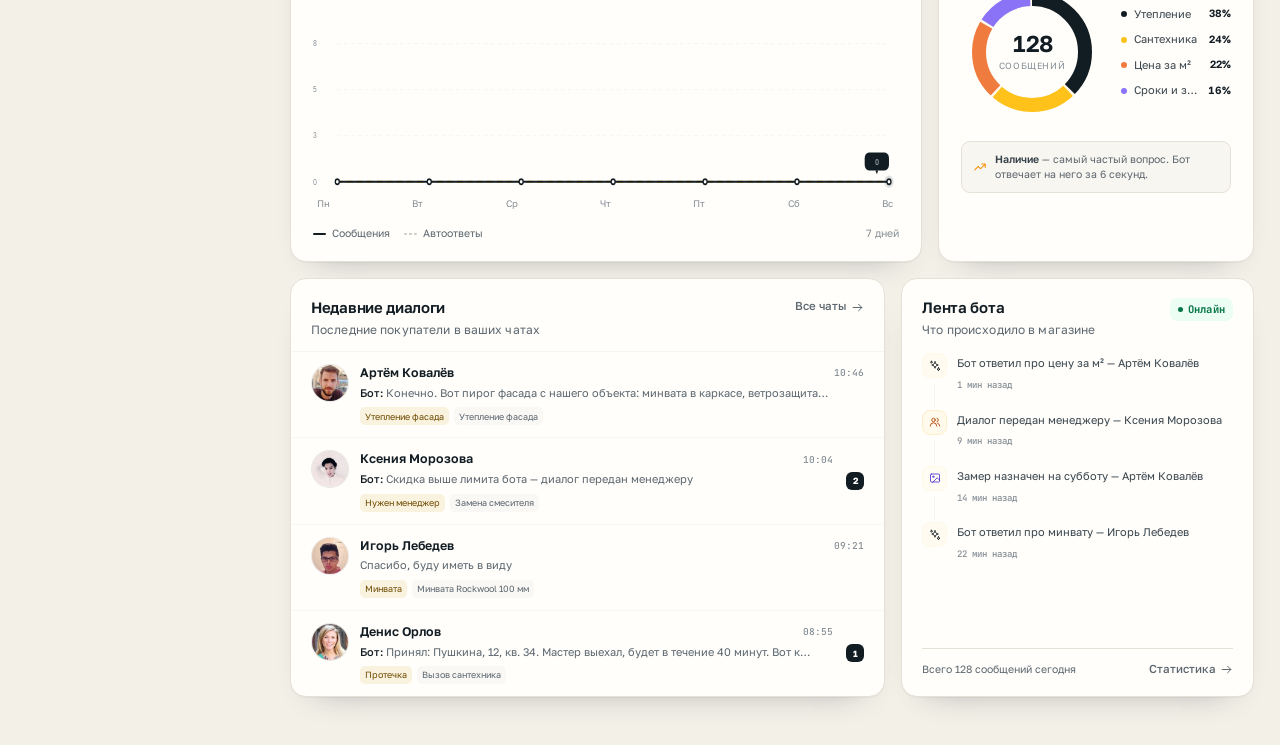
==== commit f0cf1d3f: "Переименование: АвтоЧат" ====
--- a/index.html
+++ b/index.html
@@ -22,9 +22,9 @@
       } catch (e) {}
     })();
   </script>
-<title>AutoR — автоответы для Авито</title>
+<title>АвтоЧат — автоответы для Авито</title>
   <!--
-    AutoR — каркас страницы. Здесь только разметка, иконки и подключение файлов.
+    АвтоЧат — каркас страницы. Здесь только разметка, иконки и подключение файлов.
 
       assets/css/foundation.css     шрифты, токены, сброс, каркас
       assets/css/components.css     кнопки, карточки, таблицы, модалы, тосты
@@ -37,7 +37,7 @@
 
     Полная карта и правила раскладки — README.md, раздел «Структура».
   -->
-  <meta name="description" content="AutoR — сервис, который отвечает покупателям в чатах Авито за несколько секунд. Дашборд, чаты, товары и услуги, инструкции для ИИ и аналитика." />
+  <meta name="description" content="АвтоЧат — сервис, который отвечает покупателям в чатах Авито за несколько секунд. Дашборд, чаты, товары и услуги, инструкции для ИИ и аналитика." />
   <meta name="theme-color" content="#0E171D" />
   <link rel="icon" href="[data-uri]" type="image/svg+xml" />
   <link rel="stylesheet" href="assets/css/foundation.css" />
@@ -119,11 +119,11 @@
   <aside class="sidebar" id="sidebar" aria-label="Основная навигация">
     <div class="sidebar-glow" aria-hidden="true"></div>
     <div class="sidebar-top">
-      <a class="brand" href="#/dashboard" aria-label="AutoR — на главную">
+      <a class="brand" href="#/dashboard" aria-label="АвтоЧат — на главную">
         <span class="brand-mark" aria-hidden="true">
           <svg viewBox="0 0 24 24" fill="none"><path d="M7 5.5h10a4.5 4.5 0 0 1 0 9H11l-4 4v-13Z" fill="url(#brandGrad)"/><path d="m13.2 7.6-2.5 4h3l-2 4.4 4.8-5.6h-3.2l2-2.8h-2.1Z" fill="#0e171d"/><defs><linearGradient id="brandGrad" x1="5" y1="4" x2="20" y2="19" gradientUnits="userSpaceOnUse"><stop stop-color="#ffc21a"/><stop offset="1" stop-color="#ffe08a"/></linearGradient></defs></svg>
         </span>
-        <span class="brand-word">AutoR <span class="brand-beta">beta</span></span>
+        <span class="brand-word">АвтоЧат <span class="brand-beta">beta</span></span>
       </a>
       <button class="mobile-close" id="mobile-close" aria-label="Закрыть меню"><svg class="icon"><use href="#i-close"/></svg></button>
     </div>
